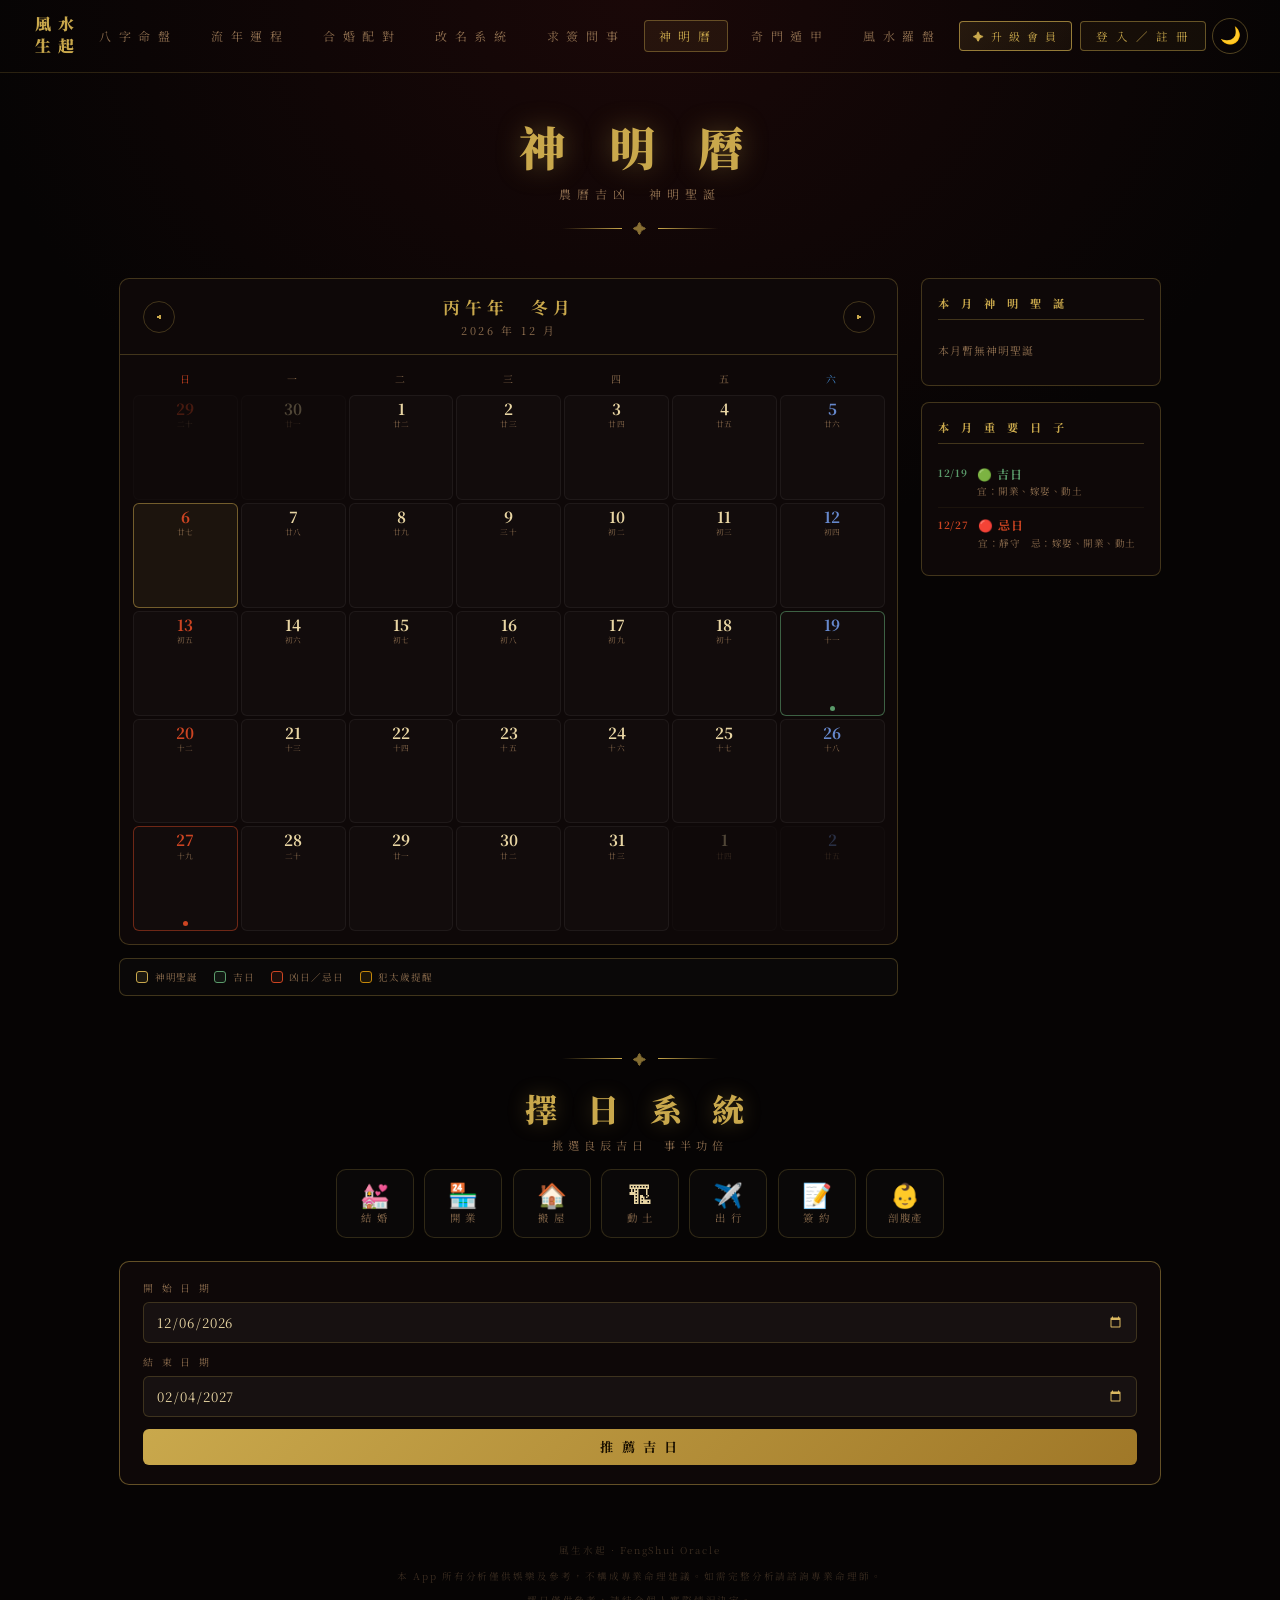
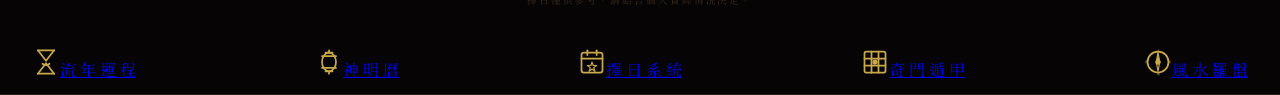
==== calendar.html @ dcb2c54a "fix: 四柱排序、月份格式、城隍爺描述（命理師審核）" ====
<!DOCTYPE html>
<html lang="zh-TW">
<head>
  <meta charset="UTF-8">
  <meta name="viewport" content="width=device-width, initial-scale=1.0">
  <!-- PWA Manifest -->
  <link rel="manifest" href="/manifest.json">
  <!-- PWA Meta Tags -->
  <meta name="theme-color" content="#c9a84c">
  <meta name="mobile-web-app-capable" content="yes">
  <meta name="apple-mobile-web-app-capable" content="yes">
  <meta name="apple-mobile-web-app-status-bar-style" content="black-translucent">
  <meta name="apple-mobile-web-app-title" content="風生水起">
  <!-- Icons -->
  <link rel="apple-touch-icon" href="/icon-bagua.png">
  <link rel="icon" type="image/png" href="/icon-bagua.png">
  <meta http-equiv="Cache-Control" content="no-cache, no-store, must-revalidate">
  <meta http-equiv="Pragma" content="no-cache">
  <meta http-equiv="Expires" content="0">
  <title>風生水起 · 神明曆</title>
  <meta property="og:title" content="風生水起 · FengShui Oracle">
  <meta property="og:description" content="最易用嘅中式命理 App，八字命盤、求簽問事、合婚配對、神明曆">
  <meta property="og:url" content="https://fengshuioracle.vercel.app">
  <link href="https://fonts.googleapis.com/css2?family=Noto+Serif+TC:wght@400;500;700;900&display=swap" rel="stylesheet">
  <link rel="stylesheet" href="auth.css">
  <link rel="stylesheet" href="theme.css">
  <script src="theme.js"></script>
  <style>
    :root {
      --gold: #c9a84c; --gold-light: #e8d080; --gold-dim: rgba(201,168,76,0.28);
      --red-dark: #6b1010; --red-mid: #9b2020;
      --bg: #060404; --bg-card: #0e0808; --bg-input: rgba(255,255,255,0.04);
      --text: #e8d5a3; --text-dim: #907050;
      --wood: #5a9a6a; --fire: #cc4422; --earth: #C4870A; --metal: #A8A8A8; --water: #4488cc;
    }
    * { box-sizing: border-box; margin: 0; padding: 0; }
    body { font-family: 'Noto Serif TC', serif; background: var(--bg); color: var(--text); min-height: 100vh;
           background-image: radial-gradient(ellipse 80% 50% at 50% 0%, #1a0808 0%, transparent 65%); }

    /* ── Nav ── */
    nav { display: flex; align-items: center; justify-content: space-between; padding: 0.85rem 2rem;
          border-bottom: 1px solid rgba(201,168,76,0.18); }
    .nav-brand { text-decoration: none; display: flex; flex-direction: row; align-items: center; gap: 0.5rem; }
    .logo-text { display: grid; grid-template-columns: 1fr 1fr; grid-template-rows: 1fr 1fr; width: 2.4rem; height: 2.4rem; font-size: 0.7rem; font-weight: 900; color: var(--gold); line-height: 1.2; text-align: center; letter-spacing: 0; flex-shrink: 0; }
    .nav-brand .brand-sub  { font-size: 0.55rem; font-weight: 400; letter-spacing: 0.18em; color: var(--text-dim); line-height: 1.2; }
    .nav-tabs { display: flex; gap: 0.5rem; flex-wrap: wrap; }
    .nav-tab { font-size: 0.75rem; font-family: 'Noto Serif TC', serif; letter-spacing: 0.2em;
               text-decoration: none; padding: 0.38rem 0.88rem; border-radius: 4px;
               border: 1px solid transparent; color: var(--text-dim); transition: color 0.2s, background 0.2s, border-color 0.2s; }
    .nav-tab.active { color: var(--gold); border-color: rgba(201,168,76,0.4); background: rgba(201,168,76,0.08); }
    .nav-tab:not(.active):hover { color: var(--text); }

    /* ── Header ── */
    header { text-align: center; padding: 2.5rem 1rem 1.5rem; }
    .page-title { font-size: clamp(1.9rem,5.5vw,2.9rem); font-weight: 900; color: var(--gold);
                  letter-spacing: 0.35em; text-shadow: 0 0 28px rgba(201,168,76,0.38); }
    .page-sub { font-size: 0.75rem; color: var(--text-dim); letter-spacing: 0.5em; margin-top: 0.4rem; }
    .divider { display: flex; align-items: center; gap: 0.7rem; margin: 1rem auto; width: fit-content; }
    .divider::before { content:''; display:block; width:60px; height:1px; background: linear-gradient(to right, transparent, var(--gold)); }
    .divider::after  { content:''; display:block; width:60px; height:1px; background: linear-gradient(to left,  transparent, var(--gold)); }
    .divider-sym { color: var(--gold); font-size: 0.85rem; opacity: 0.65; }

    /* ── Layout ── */
    .cal-layout { display: flex; gap: 1.4rem; max-width: 1080px; margin: 0 auto; padding: 0 1.2rem 1.5rem; align-items: flex-start; justify-content: center; }
    .cal-main { flex: 1; min-width: 0; }
    .cal-sidebar { width: 240px; flex-shrink: 0; position: sticky; top: 1rem; }

    /* ── Month nav ── */
    .month-nav { display: flex; align-items: center; justify-content: space-between;
                 background: var(--bg-card); border: 1px solid var(--gold-dim);
                 border-radius: 10px 10px 0 0; padding: 1rem 1.4rem; }
    .month-arrow { background: transparent; border: 1px solid var(--gold-dim); color: var(--gold);
                   width: 32px; height: 32px; border-radius: 50%; font-size: 1rem; cursor: pointer;
                   display: flex; align-items: center; justify-content: center; transition: all 0.2s; }
    .month-arrow:hover { background: rgba(201,168,76,0.1); border-color: var(--gold); }
    .month-title { text-align: center; }
    .month-lunar { font-size: 1.05rem; font-weight: 700; color: var(--gold); letter-spacing: 0.3em; }
    .month-solar { font-size: 0.68rem; color: var(--text-dim); letter-spacing: 0.25em; margin-top: 0.15rem; }

    /* ── Calendar grid ── */
    .cal-grid-wrap { background: var(--bg-card); border: 1px solid var(--gold-dim); border-top: none; border-radius: 0 0 10px 10px; padding: 0.8rem; }
    .cal-weekdays { display: grid; grid-template-columns: repeat(7,1fr); gap: 3px; margin-bottom: 4px; }
    .cal-weekday { text-align: center; font-size: 0.62rem; color: var(--text-dim); letter-spacing: 0.15em; padding: 0.3rem 0; }
    .cal-weekday:first-child { color: var(--fire); }
    .cal-weekday:last-child  { color: var(--water); }
    .cal-days { display: grid; grid-template-columns: repeat(7,1fr); gap: 3px; }

    /* Day cell */
    .cal-day {
      aspect-ratio: 1;
      background: rgba(255,255,255,0.02);
      border: 1px solid rgba(255,255,255,0.05);
      border-radius: 6px;
      padding: 5px 4px 4px;
      cursor: pointer;
      position: relative;
      transition: background 0.18s, border-color 0.18s;
      min-height: 56px;
      display: flex; flex-direction: column; align-items: center;
    }
    .cal-day:hover { background: rgba(201,168,76,0.07); border-color: rgba(201,168,76,0.3); }
    .cal-day.today { background: rgba(201,168,76,0.08); border-color: rgba(201,168,76,0.5); }
    .cal-day.other-month { opacity: 0.3; cursor: default; }
    .cal-day.other-month:hover { background: rgba(255,255,255,0.02); border-color: rgba(255,255,255,0.05); }

    /* Deity birthday: gold glow border */
    .cal-day.deity-day { border-color: var(--gold); box-shadow: 0 0 8px rgba(201,168,76,0.25), inset 0 0 8px rgba(201,168,76,0.05); }
    .cal-day.auspicious { border-color: rgba(90,154,106,0.6); }
    .cal-day.inauspicious { border-color: rgba(204,68,34,0.5); }

    .day-solar { font-size: 0.95rem; font-weight: 700; color: var(--text); line-height: 1; }
    .cal-day.today .day-solar { color: var(--gold); }
    .cal-day:first-child .day-solar, .cal-day.sunday .day-solar { color: var(--fire); }
    .cal-day.saturday .day-solar { color: #6688cc; }
    .day-lunar { font-size: 0.48rem; color: var(--text-dim); letter-spacing: 0.05em; margin-top: 3px; line-height: 1.2; text-align: center; }

    /* Dots row */
    .day-dots { display: flex; gap: 2px; margin-top: auto; padding-top: 2px; flex-wrap: wrap; justify-content: center; }
    .dot { width: 5px; height: 5px; border-radius: 50%; flex-shrink: 0; }
    .dot-deity    { background: var(--gold); }
    .dot-auspicious { background: var(--wood); }
    .dot-inauspicious { background: var(--fire); }
    .dot-taisui   { background: var(--earth); }

    /* ── Legend ── */
    .cal-legend { display: flex; gap: 1rem; flex-wrap: wrap; margin-top: 0.8rem; padding: 0.7rem 1rem;
                  background: rgba(255,255,255,0.02); border: 1px solid var(--gold-dim); border-radius: 7px; }
    .legend-item { display: flex; align-items: center; gap: 0.4rem; font-size: 0.6rem; color: var(--text-dim); letter-spacing: 0.1em; }
    .legend-box  { width: 12px; height: 12px; border-radius: 3px; border: 1.5px solid; flex-shrink: 0; }
    .lb-deity     { border-color: var(--gold); background: rgba(201,168,76,0.1); }
    .lb-auspicious { border-color: var(--wood); background: rgba(90,154,106,0.1); }
    .lb-inauspicious { border-color: var(--fire); background: rgba(204,68,34,0.1); }
    .lb-taisui    { border-color: var(--earth); background: rgba(196,135,10,0.1); }

    /* ── Sidebar ── */
    .sidebar-card { background: var(--bg-card); border: 1px solid var(--gold-dim); border-radius: 8px;
                    padding: 1rem; margin-bottom: 1rem; }
    .sc-title { font-size: 0.7rem; color: var(--gold); letter-spacing: 0.4em; font-weight: 700;
                margin-bottom: 0.8rem; padding-bottom: 0.5rem; border-bottom: 1px solid var(--gold-dim); }
    .sc-item { display: flex; align-items: flex-start; gap: 0.6rem; padding: 0.5rem 0;
               border-bottom: 1px solid rgba(201,168,76,0.07); }
    .sc-item:last-child { border-bottom: none; }
    .sc-date { font-size: 0.62rem; color: var(--gold); letter-spacing: 0.08em; min-width: 2.8em; padding-top: 0.1rem; font-weight: 700; }
    .sc-info { flex: 1; }
    .sc-name { font-size: 0.75rem; color: var(--text); font-weight: 700; letter-spacing: 0.06em; }
    .sc-sub  { font-size: 0.6rem; color: var(--text-dim); margin-top: 0.15rem; letter-spacing: 0.05em; line-height: 1.6; }
    .sc-empty { font-size: 0.68rem; color: var(--text-dim); letter-spacing: 0.1em; line-height: 1.8; padding: 0.5rem 0; }

    /* Taisui warning */
    .taisui-card { background: rgba(196,135,10,0.07); border-color: rgba(196,135,10,0.35); }
    .taisui-card .sc-title { color: var(--earth); border-bottom-color: rgba(196,135,10,0.2); }

    /* ── Day detail panel ── */
    .day-panel-backdrop { position: fixed; inset: 0; background: rgba(0,0,0,0.55); z-index: 100;
                          display: flex; align-items: center; justify-content: center; padding: 1rem; }
    .day-panel { background: var(--bg-card); border: 1px solid var(--gold-dim); border-radius: 12px;
                 max-width: 460px; width: 100%; padding: 1.6rem; position: relative; animation: fadeIn 0.25s ease;
                 max-height: 85vh; overflow-y: auto; -webkit-overflow-scrolling: touch; }
    .dp-close { position: absolute; top: 0.9rem; right: 1rem; background: transparent; border: none;
                color: var(--text-dim); font-size: 1.2rem; cursor: pointer; transition: color 0.2s; }
    .dp-close:hover { color: var(--gold); }
    .dp-date { font-size: 0.68rem; color: var(--text-dim); letter-spacing: 0.3em; margin-bottom: 0.3rem; }
    .dp-title { font-size: 1.15rem; font-weight: 900; color: var(--gold); letter-spacing: 0.2em; margin-bottom: 1rem; }
    .dp-section { margin-bottom: 0.9rem; }
    .dp-sec-label { font-size: 0.6rem; color: var(--text-dim); letter-spacing: 0.35em; margin-bottom: 0.4rem; }
    .dp-deity-item { display: flex; align-items: center; gap: 0.7rem; padding: 0.6rem 0.8rem;
                     background: rgba(201,168,76,0.06); border: 1px solid var(--gold-dim);
                     border-radius: 6px; margin-bottom: 0.5rem; }
    .dp-deity-icon { font-size: 1.3rem; }
    .dp-deity-name { font-size: 0.88rem; font-weight: 700; color: var(--gold); letter-spacing: 0.1em; }
    .dp-deity-sub  { font-size: 0.62rem; color: var(--text-dim); margin-top: 0.12rem; letter-spacing: 0.06em; line-height: 1.6; }
    .dp-tags { display: flex; flex-wrap: wrap; gap: 0.45rem; }
    .dp-tag { padding: 0.2rem 0.65rem; border-radius: 20px; border: 1px solid; font-size: 0.68rem; letter-spacing: 0.08em; }
    .dp-tag-good { border-color: rgba(90,154,106,0.5); color: var(--wood); background: rgba(90,154,106,0.08); }
    .dp-tag-bad  { border-color: rgba(204,68,34,0.45); color: var(--fire); background: rgba(204,68,34,0.07); }

    /* ── Taisui banner ── */
    .taisui-banner {
      max-width: 1080px; margin: 0 auto 1rem; padding: 0 1.2rem;
    }
    .taisui-banner-inner {
      background: rgba(196,135,10,0.12); border: 1px solid rgba(196,135,10,0.5);
      border-radius: 8px; padding: 0.75rem 1.2rem;
      display: flex; align-items: center; justify-content: space-between; gap: 0.8rem;
      cursor: pointer; transition: background 0.2s;
    }
    .taisui-banner-inner:hover { background: rgba(196,135,10,0.2); }
    .taisui-banner-left { display: flex; align-items: center; gap: 0.7rem; }
    .taisui-banner-icon { font-size: 1.15rem; }
    .taisui-banner-text { font-size: 0.8rem; color: var(--earth); letter-spacing: 0.08em; line-height: 1.6; }
    .taisui-banner-hint { font-size: 0.62rem; color: rgba(196,135,10,0.7); letter-spacing: 0.15em; flex-shrink: 0; }

    /* ── Enhanced deity panel sections ── */
    .dp-guide-section { margin-top: 0.8rem; padding-top: 0.8rem; border-top: 1px solid var(--gold-dim); }
    .dp-guide-title { font-size: 0.6rem; color: var(--text-dim); letter-spacing: 0.35em; margin-bottom: 0.55rem; }
    .dp-temple-list { display: flex; flex-wrap: wrap; gap: 0.4rem; }
    .dp-temple-tag { font-size: 0.68rem; padding: 0.18rem 0.6rem; border-radius: 20px;
                     border: 1px solid rgba(201,168,76,0.4); color: var(--gold);
                     background: rgba(201,168,76,0.06); letter-spacing: 0.06em; }
    .dp-offering-list { display: flex; flex-wrap: wrap; gap: 0.4rem; }
    .dp-offering-tag { font-size: 0.68rem; padding: 0.18rem 0.6rem; border-radius: 20px;
                       border: 1px solid rgba(90,154,106,0.4); color: var(--wood);
                       background: rgba(90,154,106,0.06); letter-spacing: 0.06em; }
    .dp-steps { counter-reset: steps; display: flex; flex-direction: column; gap: 0.45rem; }
    .dp-step { display: flex; align-items: flex-start; gap: 0.6rem; font-size: 0.72rem;
               color: var(--text); letter-spacing: 0.05em; line-height: 1.6; }
    .dp-step-num { width: 18px; height: 18px; border-radius: 50%; background: rgba(201,168,76,0.15);
                   border: 1px solid var(--gold-dim); color: var(--gold); font-size: 0.6rem;
                   display: flex; align-items: center; justify-content: center; flex-shrink: 0; margin-top: 2px; }

    /* ── Resolve panel ── */
    .resolve-panel-backdrop { position: fixed; inset: 0; background: rgba(0,0,0,0.6); z-index: 200;
                              display: flex; align-items: center; justify-content: center; padding: 1rem; }
    .resolve-panel { background: var(--bg-card); border: 1px solid rgba(196,135,10,0.5);
                     border-radius: 12px; max-width: 480px; width: 100%; padding: 1.6rem;
                     position: relative; animation: fadeIn 0.25s ease; max-height: 80vh; overflow-y: auto; }
    .rp-close { position: absolute; top: 0.9rem; right: 1rem; background: transparent; border: none;
                color: var(--text-dim); font-size: 1.2rem; cursor: pointer; transition: color 0.2s; }
    .rp-close:hover { color: var(--gold); }
    .rp-title { font-size: 1rem; font-weight: 900; color: var(--earth); letter-spacing: 0.2em; margin-bottom: 0.3rem; }
    .rp-sub   { font-size: 0.65rem; color: var(--text-dim); letter-spacing: 0.12em; margin-bottom: 1.1rem; }
    .rp-method { padding: 0.7rem 0.9rem; border-radius: 7px; background: rgba(196,135,10,0.07);
                 border: 1px solid rgba(196,135,10,0.2); margin-bottom: 0.7rem; }
    .rp-method-title { font-size: 0.75rem; font-weight: 700; color: var(--earth); letter-spacing: 0.1em; margin-bottom: 0.3rem; }
    .rp-method-body  { font-size: 0.68rem; color: var(--text-dim); line-height: 1.8; letter-spacing: 0.05em; }

    footer { text-align: center; color: var(--text-dim); font-size: 0.6rem; letter-spacing: 0.2em;
             padding: 1.5rem 0; opacity: 0.38; line-height: 2; }

    /* ══════════════════════════════════════════
       擇 日 系 統
    ══════════════════════════════════════════ */
    .择日-section {
      max-width: 1080px; margin: 0 auto 2rem; padding: 0 1.2rem;
    }
    .择日-header { text-align: center; padding: 0.8rem 0 1rem; }
    .择日-title { font-size: clamp(1.4rem,4vw,2rem); font-weight: 900; color: var(--gold);
                  letter-spacing: 0.35em; text-shadow: 0 0 20px rgba(201,168,76,0.3); }
    .择日-sub { font-size: 0.7rem; color: var(--text-dim); letter-spacing: 0.45em; margin-top: 0.35rem; }

    /* Event cards */
    .event-cards { display: flex; flex-wrap: wrap; gap: 0.65rem; justify-content: center; margin-bottom: 1.4rem; }
    .event-card {
      display: flex; flex-direction: column; align-items: center; gap: 0.3rem;
      padding: 0.75rem 0.9rem; border-radius: 10px; cursor: pointer; min-width: 78px;
      border: 1.5px solid rgba(201,168,76,0.2); background: rgba(255,255,255,0.02);
      transition: all 0.2s; font-family: 'Noto Serif TC', serif;
    }
    .event-card:hover { border-color: rgba(201,168,76,0.5); background: rgba(201,168,76,0.06); }
    .event-card.selected { border-color: var(--gold); background: rgba(201,168,76,0.12);
                           box-shadow: 0 0 12px rgba(201,168,76,0.2); }
    .event-card-icon { font-size: 1.5rem; line-height: 1; }
    .event-card-label { font-size: 0.65rem; color: var(--text-dim); letter-spacing: 0.12em; }
    .event-card.selected .event-card-label { color: var(--gold); }

    /* Date range — always vertical stack so all three items share the same width */
    .择日-form { background: var(--bg-card);
                border: 1px solid rgba(201,168,76,0.45);
                border-radius: 10px; padding: 1.2rem 1.4rem; margin-bottom: 1.4rem;
                width: 100%; box-sizing: border-box; overflow: hidden; }
    .择日-form-row { display: flex; flex-direction: column; gap: 0.75rem;
                    width: 100%; box-sizing: border-box; }
    .择日-field { width: 100%; box-sizing: border-box; }
    .择日-field input,
    input[type='date'].择日-input { width: 100% !important; max-width: 100% !important;
                                    box-sizing: border-box !important; overflow: hidden !important; }
    .择日-btn { width: 100%; text-align: center; }
    .择日-label { font-size: 0.62rem; color: var(--text-dim); letter-spacing: 0.3em;
                 display: block; margin-bottom: 0.45rem; }
    .择日-input {
      display: block;
      width: 100% !important;
      max-width: 100% !important;
      min-width: 0 !important;
      box-sizing: border-box !important;
      overflow: hidden !important;
      -webkit-appearance: none;
      appearance: none;
      background: var(--bg-input);
      border: 1px solid rgba(201,168,76,0.22);
      border-radius: 6px;
      color: var(--text);
      font-family: 'Noto Serif TC', serif;
      font-size: 0.82rem;
      padding: 0.55rem 0.8rem;
      outline: none;
      letter-spacing: 0.05em;
      transition: border-color 0.2s;
    }
    .择日-input:focus { border-color: var(--gold); }
    .择日-input::-webkit-calendar-picker-indicator { filter: invert(0.6) sepia(1) saturate(2) hue-rotate(5deg); cursor: pointer; }
    .择日-btn {
      width: 100%; padding: 0.55rem 1.6rem; border-radius: 6px;
      background: linear-gradient(135deg, #c9a84c 0%, #a07828 100%);
      color: #1a1000; font-family: 'Noto Serif TC', serif; font-size: 0.82rem; font-weight: 700;
      letter-spacing: 0.2em; border: none; cursor: pointer; box-sizing: border-box;
      transition: opacity 0.2s, transform 0.15s;
    }
    .择日-btn:hover { opacity: 0.88; transform: translateY(-1px); }
    .择日-btn:active { transform: translateY(0); }

    /* Results area */
    .择日-results { display: none; }
    .择日-results.show { display: block; }
    .择日-results-label { font-size: 0.62rem; color: var(--text-dim); letter-spacing: 0.4em;
                         margin-bottom: 0.85rem; display: flex; align-items: center; gap: 0.6rem; }
    .择日-results-label::after { content: ''; flex: 1; height: 1px; background: var(--gold-dim); }

    /* Auspicious day card */
    .aday-cards { display: flex; flex-direction: column; gap: 0.85rem; }
    .aday-card {
      background: linear-gradient(135deg, rgba(201,168,76,0.08) 0%, rgba(14,8,8,0.6) 100%);
      border: 1px solid rgba(201,168,76,0.35); border-radius: 10px; padding: 1.1rem 1.3rem;
      position: relative; overflow: hidden;
    }
    .aday-card::before {
      content: ''; position: absolute; top: 0; left: 0; width: 3px; height: 100%;
      background: linear-gradient(to bottom, var(--gold), rgba(201,168,76,0.3));
    }
    /* Locked group: wraps day 2 + 3 together */
    .aday-locked-group {
      position: relative; border: 1px solid rgba(201,168,76,0.25); border-radius: 12px;
      overflow: hidden; background: rgba(14,8,8,0.5);
    }
    .aday-locked-group-inner {
      filter: blur(4px); user-select: none; pointer-events: none;
      display: flex; flex-direction: column; gap: 0.85rem;
      padding: 1rem 1rem 0.5rem;
    }
    .aday-locked-group-inner .aday-card {
      border-radius: 8px; margin: 0;
    }
    .aday-locked-group-inner .aday-card::before { display: none; }
    .aday-lock-footer {
      padding: 1.1rem 1.2rem 1.2rem; display: flex; flex-direction: column;
      align-items: center; gap: 0.6rem;
      background: linear-gradient(to top, rgba(6,4,4,0.95) 70%, rgba(6,4,4,0.75));
    }
    .aday-lock-icon { font-size: 1.4rem; }
    .aday-lock-text { font-size: 0.72rem; color: var(--text-dim); letter-spacing: 0.12em; text-align: center; line-height: 1.75; }
    .unlock-btn {
      padding: 0.65rem 1.6rem; border-radius: 7px;
      background: linear-gradient(135deg, #c9a84c 0%, #a07828 100%);
      color: #1a1000; font-family: 'Noto Serif TC', serif; font-size: 0.82rem; font-weight: 700;
      letter-spacing: 0.15em; border: none; cursor: pointer; transition: opacity 0.2s, transform 0.15s;
      width: 100%;
    }
    .unlock-btn:hover { opacity: 0.88; transform: translateY(-1px); }

    .aday-top { display: flex; align-items: center; justify-content: space-between;
                margin-bottom: 0.7rem; flex-wrap: wrap; gap: 0.5rem; }
    .aday-rank { font-size: 0.6rem; color: var(--gold); letter-spacing: 0.25em; background: rgba(201,168,76,0.12);
                 border: 1px solid rgba(201,168,76,0.3); padding: 0.15rem 0.55rem; border-radius: 20px; }
    .aday-dates { text-align: right; }
    .aday-solar { font-size: 1rem; font-weight: 900; color: var(--gold); letter-spacing: 0.1em; }
    .aday-lunar { font-size: 0.62rem; color: var(--text-dim); margin-top: 0.1rem; letter-spacing: 0.1em; }

    .aday-body { }
    .aday-row { display: flex; gap: 0.8rem; flex-wrap: wrap; margin-bottom: 0.6rem; align-items: flex-start; }
    .aday-section-lbl { font-size: 0.58rem; color: var(--text-dim); letter-spacing: 0.3em;
                        min-width: 3em; padding-top: 0.15rem; flex-shrink: 0; }
    .aday-tags { display: flex; flex-wrap: wrap; gap: 0.35rem; }
    .aday-tag-good { padding: 0.15rem 0.55rem; border-radius: 20px; font-size: 0.65rem; letter-spacing: 0.06em;
                     border: 1px solid rgba(90,154,106,0.5); color: var(--wood); background: rgba(90,154,106,0.08); }
    .aday-tag-bad  { padding: 0.15rem 0.55rem; border-radius: 20px; font-size: 0.65rem; letter-spacing: 0.06em;
                     border: 1px solid rgba(204,68,34,0.45); color: var(--fire); background: rgba(204,68,34,0.07); }
    .aday-tag-hour { padding: 0.15rem 0.55rem; border-radius: 20px; font-size: 0.65rem; letter-spacing: 0.06em;
                     border: 1px solid rgba(201,168,76,0.45); color: var(--gold); background: rgba(201,168,76,0.07); }
    .aday-reason { font-size: 0.7rem; color: var(--text-dim); letter-spacing: 0.05em; line-height: 1.75;
                   border-top: 1px solid rgba(201,168,76,0.1); padding-top: 0.6rem; margin-top: 0.3rem; }

    .择日-disclaimer { font-size: 0.6rem; color: var(--text-dim); letter-spacing: 0.1em; line-height: 1.9;
                      text-align: center; margin-top: 1.1rem; padding: 0.6rem; opacity: 0.65;
                      border-top: 1px solid rgba(255,255,255,0.05); }

    .择日-empty { text-align: center; padding: 2rem; font-size: 0.78rem; color: var(--text-dim);
                 letter-spacing: 0.12em; line-height: 2; }

    @keyframes fadeIn { from { opacity:0; transform:translateY(10px); } to { opacity:1; transform:translateY(0); } }

    @media (max-width: 700px) {
      nav { padding: 0.7rem 1rem; }
      .cal-layout { flex-direction: column; padding: 0 0.6rem 1.5rem; }
      .cal-main, .cal-sidebar { width: 100%; max-width: 100%; }
      .cal-sidebar { width: 100%; position: static; }

      /* Calendar cells: min 44px touch target */
      .cal-day { min-height: 48px; }
      .day-solar { font-size: 0.88rem; }
      .day-lunar { font-size: 0.5rem; }

      /* Font sizes: minimum 14px */
      .month-lunar   { font-size: 1.1rem; }
      .month-solar   { font-size: 0.82rem; }
      .cal-weekday   { font-size: 0.75rem; }
      .sc-title      { font-size: 0.82rem; letter-spacing: 0.25em; }
      .sc-name       { font-size: 0.88rem; }
      .sc-sub        { font-size: 0.72rem; }
      .sc-date       { font-size: 0.75rem; }
      .sc-empty      { font-size: 0.82rem; }
      .legend-item   { font-size: 0.72rem; }
      .taisui-banner-text { font-size: 0.88rem; }
      .taisui-banner-hint { font-size: 0.72rem; }
      .dp-date       { font-size: 0.82rem; }
      .dp-deity-name { font-size: 0.95rem; }
      .dp-deity-sub  { font-size: 0.75rem; }
      .dp-sec-label  { font-size: 0.75rem; }
      .dp-tag        { font-size: 0.82rem; }
      .dp-guide-title { font-size: 0.75rem; }
      .dp-temple-tag  { font-size: 0.8rem; }
      .dp-offering-tag { font-size: 0.8rem; }
      .dp-step       { font-size: 0.82rem; }
      .rp-method-title { font-size: 0.88rem; }
      .rp-method-body  { font-size: 0.82rem; }

      /* Buttons: min 44px */
      .month-arrow { width: 44px; height: 44px; font-size: 1.1rem; }
      .dp-close    { font-size: 1.5rem; padding: 0.4rem 0.6rem; }
      .rp-close    { font-size: 1.5rem; padding: 0.4rem 0.6rem; }

      /* Taisui banner: stack vertically on mobile */
      .taisui-banner-inner { flex-direction: column; align-items: flex-start; gap: 0.5rem; }
      .taisui-banner-hint  { align-self: flex-end; }
      .taisui-banner       { padding: 0 0.6rem; }
    }

  /* ── Add to Home Screen Banner ── */
  #a2hsBanner {
    position: fixed;
    bottom: 70px;
    left: 12px;
    right: 12px;
    background: linear-gradient(135deg, #1a0e2e, #2a1808);
    border: 1px solid rgba(201,168,76,0.4);
    border-radius: 16px;
    padding: 14px 16px;
    z-index: 9999;
    box-shadow: 0 4px 20px rgba(0,0,0,0.5);
    animation: slideUp 0.4s ease-out;
  }
  @keyframes slideUp {
    from { transform: translateY(100px); opacity: 0; }
    to   { transform: translateY(0);    opacity: 1; }
  }
  .a2hs-content { display: flex; align-items: center; gap: 12px; }
  .a2hs-icon { font-size: 2rem; flex-shrink: 0; }
  .a2hs-text { flex: 1; }
  .a2hs-title {
    color: #c9a84c;
    font-family: 'Noto Serif TC', serif;
    font-size: 0.9rem;
    font-weight: 700;
    letter-spacing: 0.05em;
  }
  .a2hs-desc {
    color: rgba(201,168,76,0.7);
    font-size: 0.75rem;
    margin-top: 2px;
    letter-spacing: 0.03em;
  }
  .a2hs-btn-install {
    background: linear-gradient(135deg, #c9a84c, #8a6420);
    color: #fff;
    border: none;
    border-radius: 20px;
    padding: 8px 16px;
    font-size: 0.82rem;
    font-family: 'Noto Serif TC', serif;
    letter-spacing: 0.05em;
    cursor: pointer;
    flex-shrink: 0;
  }
  .a2hs-btn-close {
    background: none;
    border: none;
    color: rgba(201,168,76,0.5);
    font-size: 1rem;
    cursor: pointer;
    padding: 4px;
    flex-shrink: 0;
  }
  .a2hs-ios-hint {
    margin-top: 10px;
    text-align: center;
    color: rgba(201,168,76,0.8);
    font-size: 0.78rem;
    letter-spacing: 0.05em;
    border-top: 1px solid rgba(201,168,76,0.2);
    padding-top: 10px;
  }
  .a2hs-ios-hint span {
    display: inline-block;
    border: 1px solid #c9a84c;
    border-radius: 4px;
    padding: 0 4px;
    margin: 0 2px;
    font-size: 0.85rem;
  }
  [data-theme="light"] #a2hsBanner {
    background: linear-gradient(135deg, #fdf3e3, #f5e6c8);
    border-color: rgba(138,100,32,0.3);
  }
  </style>
</head>
<body>

<nav>
  <a class="nav-brand" href="index.html"><span class="logo-text"><span>風</span><span>水</span><span>生</span><span>起</span></span></a>
  <div class="nav-tabs">
    <a class="nav-tab" href="index.html">八 字 命 盤</a>
    <a class="nav-tab" href="index.html" onclick="sessionStorage.setItem('tab','liuNian')">流 年 運 程</a>
    <a class="nav-tab" href="index.html" onclick="sessionStorage.setItem('tab','match')">合 婚 配 對</a>
    <a class="nav-tab" href="index.html" onclick="sessionStorage.setItem('tab','rename')">改 名 系 統</a>
    <a class="nav-tab" href="oracle.html">求 簽 問 事</a>
    <a class="nav-tab active" href="calendar.html">神 明 曆</a>
    <a class="nav-tab" href="qimen.html">奇 門 遁 甲</a>
    <a class="nav-tab" href="compass.html">風 水 羅 盤</a>
  </div>
  <div class="header-right">
    <div class="nav-auth" id="navAuthArea"></div>
    <button class="theme-toggle" id="themeToggle" onclick="toggleTheme()" title="切換淺色模式" aria-label="切換淺色模式">🌙</button>
  </div>
</nav>

<header>
  <h1 class="page-title">神 明 曆</h1>
  <p class="page-sub">農曆吉凶　神明聖誕</p>
  <div class="divider"><span class="divider-sym">✦</span></div>
</header>

<!-- Taisui banner (populated by JS) -->
<div class="taisui-banner" id="taisuiBannerWrap" style="display:none">
  <div class="taisui-banner-inner" onclick="openResolvePanel()">
    <div class="taisui-banner-left">
      <span class="taisui-banner-icon">⚠️</span>
      <div class="taisui-banner-text" id="taisuiBannerText"></div>
    </div>
    <span class="taisui-banner-hint">點擊了解化解方法 ›</span>
  </div>
</div>

<div class="cal-layout">

  <!-- ── Main calendar ── -->
  <div class="cal-main">

    <!-- Month navigation -->
    <div class="month-nav">
      <button class="month-arrow" onclick="changeMonth(-1)">◂</button>
      <div class="month-title">
        <div class="month-lunar" id="monthLunar">—</div>
        <div class="month-solar" id="monthSolar">—</div>
      </div>
      <button class="month-arrow" onclick="changeMonth(1)">▸</button>
    </div>

    <!-- Weekday headers -->
    <div class="cal-grid-wrap">
      <div class="cal-weekdays">
        <div class="cal-weekday">日</div>
        <div class="cal-weekday">一</div>
        <div class="cal-weekday">二</div>
        <div class="cal-weekday">三</div>
        <div class="cal-weekday">四</div>
        <div class="cal-weekday">五</div>
        <div class="cal-weekday">六</div>
      </div>
      <div class="cal-days" id="calDays"></div>
    </div>

    <!-- Legend -->
    <div class="cal-legend">
      <div class="legend-item"><div class="legend-box lb-deity"></div>神明聖誕</div>
      <div class="legend-item"><div class="legend-box lb-auspicious"></div>吉日</div>
      <div class="legend-item"><div class="legend-box lb-inauspicious"></div>凶日／忌日</div>
      <div class="legend-item"><div class="legend-box lb-taisui"></div>犯太歲提醒</div>
    </div>
  </div>

  <!-- ── Sidebar ── -->
  <aside class="cal-sidebar">

    <!-- This month deity birthdays -->
    <div class="sidebar-card">
      <div class="sc-title">本 月 神 明 聖 誕</div>
      <div id="sidebarDeities"><div class="sc-empty">本月暫無神明聖誕</div></div>
    </div>

    <!-- This month auspicious/inauspicious -->
    <div class="sidebar-card">
      <div class="sc-title">本 月 重 要 日 子</div>
      <div id="sidebarDays"><div class="sc-empty">本月重要吉凶日</div></div>
    </div>

    <!-- User taisui reminder -->
    <div class="sidebar-card taisui-card" id="taisuiCard" style="display:none">
      <div class="sc-title">犯 太 歲 提 醒</div>
      <div id="taisuiContent"></div>
    </div>

  </aside>
</div>

<!-- Resolve panel -->
<div class="resolve-panel-backdrop" id="resolvePanel" style="display:none" onclick="closeResolvePanel(event)">
  <div class="resolve-panel">
    <button class="rp-close" onclick="closeResolvePanel()">✕</button>
    <div class="rp-title">🧧 犯太歲化解方法</div>
    <div class="rp-sub" id="resolvePanelSub"></div>
    <div class="rp-method">
      <div class="rp-method-title">① 安太歲（最重要）</div>
      <div class="rp-method-body">農曆正月十五前，前往廟宇辦理安太歲儀式。在廟方記錄姓名、出生年份，由法師主持安奉，全年受太歲神庇護。推薦：黃大仙祠、蓬瀛仙館、圓玄學院。</div>
    </div>
    <div class="rp-method">
      <div class="rp-method-title">② 佩戴本命佛/太歲符</div>
      <div class="rp-method-body">依生肖佩戴對應本命佛護身符，或向廟宇求取太歲符隨身攜帶。全年貼身守護，逢凶化吉。</div>
    </div>
    <div class="rp-method">
      <div class="rp-method-title">③ 多行善積德</div>
      <div class="rp-method-body">犯太歲年多做善事：放生、捐款、義工服務、贈醫施藥。善念善行可化解流年不利之氣，積累陰德。</div>
    </div>
    <div class="rp-method">
      <div class="rp-method-title">④ 注意事項</div>
      <div class="rp-method-body">犯太歲年宜低調行事，避免大動土木、重大投資、輕率改變。喜事（婚慶、生育）可壓制沖煞，如有計劃可提前安排。</div>
    </div>
    <div class="rp-method">
      <div class="rp-method-title">⑤ 拜太歲神</div>
      <div class="rp-method-body">每逢農曆初一、十五，可前往廟宇上香拜太歲，祈求太歲神保佑平安順遂。誠心一片，神明自有感應。</div>
    </div>
  </div>
</div>

<!-- Day detail panel -->
<div class="day-panel-backdrop" id="dayPanel" style="display:none" onclick="closeDayPanel(event)">
  <div class="day-panel">
    <button class="dp-close" onclick="closeDayPanel()">✕</button>
    <div class="dp-date" id="dpDate"></div>
    <div class="dp-title" id="dpTitle"></div>
    <div id="dpContent"></div>
  </div>
</div>

<!-- ══════════════════════════════════════════
     擇 日 系 統
══════════════════════════════════════════ -->
<section class="择日-section" id="zeri">

  <div class="择日-header">
    <div class="divider"><span class="divider-sym">✦</span></div>
    <div class="择日-title">擇 日 系 統</div>
    <p class="择日-sub">挑選良辰吉日　事半功倍</p>
  </div>

  <!-- Step 1: Choose event type -->
  <div class="event-cards" id="eventCards">
    <div class="event-card" data-event="結婚" onclick="selectEvent(this)">
      <div class="event-card-icon">💒</div>
      <div class="event-card-label">結 婚</div>
    </div>
    <div class="event-card" data-event="開業" onclick="selectEvent(this)">
      <div class="event-card-icon">🏪</div>
      <div class="event-card-label">開 業</div>
    </div>
    <div class="event-card" data-event="搬屋" onclick="selectEvent(this)">
      <div class="event-card-icon">🏠</div>
      <div class="event-card-label">搬 屋</div>
    </div>
    <div class="event-card" data-event="動土" onclick="selectEvent(this)">
      <div class="event-card-icon">🏗</div>
      <div class="event-card-label">動 土</div>
    </div>
    <div class="event-card" data-event="出行" onclick="selectEvent(this)">
      <div class="event-card-icon">✈️</div>
      <div class="event-card-label">出 行</div>
    </div>
    <div class="event-card" data-event="簽約" onclick="selectEvent(this)">
      <div class="event-card-icon">📝</div>
      <div class="event-card-label">簽 約</div>
    </div>
    <div class="event-card" data-event="剖腹產" onclick="selectEvent(this)">
      <div class="event-card-icon">👶</div>
      <div class="event-card-label">剖腹產</div>
    </div>
  </div>

  <!-- Step 2: Date range + search -->
  <div class="择日-form">
    <div class="择日-form-row">
      <div class="择日-field">
        <label class="择日-label">開 始 日 期</label>
        <input class="择日-input" type="date" id="zdStartDate">
      </div>
      <div class="择日-field">
        <label class="择日-label">結 束 日 期</label>
        <input class="择日-input" type="date" id="zdEndDate">
      </div>
      <button class="择日-btn" onclick="findAuspiciousDays()">推 薦 吉 日</button>
    </div>
  </div>

  <!-- Step 3: Results -->
  <div class="择日-results" id="zdResults">
    <div class="择日-results-label">推 薦 吉 日</div>
    <div class="aday-cards" id="adayCards"></div>
  </div>

</section>

<footer>
  <p>風生水起 · FengShui Oracle</p>
  <p style="margin-top:0.4rem">本 App 所有分析僅供娛樂及參考，不構成專業命理建議。如需完整分析請諮詢專業命理師。</p>
  <p style="margin-top:0.3rem">擇日僅供參考，請結合個人實際情況決定。</p>
</footer>

<script>
// ── Lunar conversion (simplified Zeller + offset table) ────────────────────
// A lightweight lunar calendar approximation for HK/TW traditional calendar
// Uses known new moon offsets; accurate for 2020-2030

const LUNAR_MONTHS_2020_2035 = [
  // [year, month_offsets_from_jan1 for each lunar month start (solar dates)]
  // Format: for each year, array of {m: lunar_month, d: solar_day_of_year_start}
  // We use a simplified fixed reference + delta approach
];

// Simplified: use a known reference point and count days
// Reference: 2024-02-10 = 農曆正月初一 (甲辰年)
const REF_SOLAR = new Date(2024, 1, 10); // Feb 10, 2024
const REF_LUNAR = { year: 2024, month: 1, day: 1, yearStem: 10, yearBranch: 4 }; // 甲辰
// Average lunar month = 29.53059 days
const LUNAR_MONTH_DAYS = 29.53059;

// Known lunar new year dates (solar)
const LUNAR_NEW_YEARS = [
  { solar: new Date(2020, 0, 25), stem: 6,  branch: 0,  lYear: 2020 }, // 庚子
  { solar: new Date(2021, 1, 12), stem: 7,  branch: 1,  lYear: 2021 }, // 辛丑
  { solar: new Date(2022, 1,  1), stem: 8,  branch: 2,  lYear: 2022 }, // 壬寅
  { solar: new Date(2023, 0, 22), stem: 9,  branch: 3,  lYear: 2023 }, // 癸卯
  { solar: new Date(2024, 1, 10), stem: 0,  branch: 4,  lYear: 2024 }, // 甲辰
  { solar: new Date(2025, 0, 29), stem: 1,  branch: 5,  lYear: 2025 }, // 乙巳
  { solar: new Date(2026, 1, 17), stem: 2,  branch: 6,  lYear: 2026 }, // 丙午
  { solar: new Date(2027, 1,  6), stem: 3,  branch: 7,  lYear: 2027 }, // 丁未
  { solar: new Date(2028, 0, 26), stem: 4,  branch: 8,  lYear: 2028 }, // 戊申
  { solar: new Date(2029, 1, 13), stem: 5,  branch: 9,  lYear: 2029 }, // 己酉
  { solar: new Date(2030, 1,  3), stem: 6,  branch: 10, lYear: 2030 }, // 庚戌
];

const STEMS    = ['甲','乙','丙','丁','戊','己','庚','辛','壬','癸'];
const BRANCHES = ['子','丑','寅','卯','辰','巳','午','未','申','酉','戌','亥'];
const ANIMALS  = ['鼠','牛','虎','兔','龍','蛇','馬','羊','猴','雞','狗','豬'];
const LUNAR_DAY_NAMES = [
  '初一','初二','初三','初四','初五','初六','初七','初八','初九','初十',
  '十一','十二','十三','十四','十五','十六','十七','十八','十九','二十',
  '廿一','廿二','廿三','廿四','廿五','廿六','廿七','廿八','廿九','三十',
];
const LUNAR_MONTH_NAMES = ['正','二','三','四','五','六','七','八','九','十','冬','臘'];

function daysBetween(a, b) {
  return Math.round((b - a) / 86400000);
}

function solarToLunar(date) {
  // Find which lunar year this date falls in
  let lny = LUNAR_NEW_YEARS[0];
  for (let i = 0; i < LUNAR_NEW_YEARS.length; i++) {
    if (date >= LUNAR_NEW_YEARS[i].solar) lny = LUNAR_NEW_YEARS[i];
    else break;
  }
  const daysFromNewYear = daysBetween(lny.solar, date);
  const monthsElapsed   = Math.floor(daysFromNewYear / LUNAR_MONTH_DAYS);
  const dayInMonth      = daysFromNewYear - Math.round(monthsElapsed * LUNAR_MONTH_DAYS) + 1;

  return {
    lYear: lny.lYear,
    stem: lny.stem, branch: lny.branch,
    month: (monthsElapsed % 12) + 1,
    day: Math.max(1, Math.min(30, dayInMonth)),
  };
}

// ── Deity birthdays (lunar month/day) ────────────────────────────────────────
const DEITY_BIRTHDAYS = [
  { name:'觀音菩薩', icon:'🪷', month:2,  day:19, domain:'慈悲·消災·姻緣', pray:'祈求平安、消災解難、感情姻緣',
    temples:['志蓮淨苑','荃灣觀音廟','大埔觀音廟','黃大仙祠觀音殿'],
    offerings:['蓮花或百合','橙、蘋果、香蕉','齋菜素食','香燭三柱','平安油','素點心'],
    steps:['潔淨雙手，換上乾淨衣著，點燃香燭，恭迎觀音菩薩聖駕','捧香三柱，誠心默禱，說出姓名、出生年份及心願','獻上花果齋品，叩拜三次，禮成後靜待香燃盡'] },

  { name:'觀音菩薩', icon:'🪷', month:6,  day:19, domain:'慈悲·消災·姻緣', pray:'祈求平安、消災解難、感情姻緣',
    temples:['志蓮淨苑','荃灣觀音廟','大埔觀音廟','黃大仙祠觀音殿'],
    offerings:['蓮花或百合','橙、蘋果、香蕉','齋菜素食','香燭三柱','平安油','素點心'],
    steps:['潔淨雙手，換上乾淨衣著，點燃香燭，恭迎觀音菩薩聖駕','捧香三柱，誠心默禱，說出姓名、出生年份及心願','獻上花果齋品，叩拜三次，禮成後靜待香燃盡'] },

  { name:'觀音菩薩', icon:'🪷', month:9,  day:19, domain:'慈悲·消災·姻緣', pray:'祈求平安、消災解難、感情姻緣',
    temples:['志蓮淨苑','荃灣觀音廟','大埔觀音廟','黃大仙祠觀音殿'],
    offerings:['蓮花或百合','橙、蘋果、香蕉','齋菜素食','香燭三柱','平安油','素點心'],
    steps:['潔淨雙手，換上乾淨衣著，點燃香燭，恭迎觀音菩薩聖駕','捧香三柱，誠心默禱，說出姓名、出生年份及心願','獻上花果齋品，叩拜三次，禮成後靜待香燃盡'] },

  { name:'關聖帝君', icon:'⚔️', month:6,  day:24, domain:'忠義·事業·財運', pray:'祈求事業發展、財運亨通、人際關係',
    temples:['油麻地天后廟（關帝殿）','蓬瀛仙館','西貢關帝廟','上環文武廟'],
    offerings:['紅棗、花生、龍眼（取財運亨通）','燒豬或燒肉（整件）','香燭元寶','水果（橙、蘋果）','關帝茶'],
    steps:['著正式衣著前往廟宇，沐手更衣，點燃香燭及元寶','捧香三柱，稟報姓名、職業及事業祈求，對關帝誠心表忠義','獻上祭品，叩拜三次，可求取靈籤以獲進一步指引'] },

  { name:'月老',     icon:'🔴', month:8,  day:15, domain:'婚姻·姻緣·感情', pray:'祈求姻緣、感情順利、婚姻美滿',
    temples:['志蓮淨苑月老殿','黃大仙祠','元朗大樹下天后廟'],
    offerings:['紅線一束','花生糖（取生生不息）','鮮紅玫瑰','糯米糍（取甜蜜）','香燭'],
    steps:['誠心入廟，於月老神像前點燃香燭及紅燭一對','捧香三柱，說出姓名、生辰，誠心祈求姻緣或感情順遂','獻上紅線及花果，叩拜三次，將紅線繫於手腕或隨身攜帶'] },

  { name:'財神爺',   icon:'🏮', month:3,  day:15, domain:'財富·投資·偏財', pray:'祈求財運、投資順利、生意興隆',
    temples:['車公廟','啬色園黃大仙祠財神殿','蓬瀛仙館','圓玄學院'],
    offerings:['元寶金紙','糖果蜜餞（取甜蜜財運）','水果（橙五個、蘋果五個）','香燭','發糕或年糕'],
    steps:['著整潔衣著，攜帶祭品前往廟宇，點燃香燭及元寶','捧香三柱，說出姓名、生意或投資願望，誠心祈求財運亨通','獻祭品叩拜三次，燒化元寶，可帶回廟宇開光的財神符'] },

  { name:'媽祖',     icon:'🌊', month:3,  day:23, domain:'平安·出行·保護', pray:'祈求出行平安、旅途順利、闔家平安',
    temples:['粉嶺天后廟','筲箕灣天后廟','佛堂門天后廟（大廟）','長洲天后廟'],
    offerings:['鮮花（百合、菊花）','水果','香燭元寶','海鮮素菜（各地習俗不同）','茶水三杯'],
    steps:['前往天后廟，點燃香燭，恭敬肅立於天后神像前','捧香三柱，祈求出行平安、家人健康，特別提及即將出行計劃','獻上花果，叩拜三次，可向廟祝求取平安符隨身帶備'] },

  { name:'黃大仙',   icon:'🦊', month:8,  day:23, domain:'求籤·指引·轉運', pray:'祈求指引迷津、逢凶化吉、轉運開運',
    temples:['啬色園黃大仙祠（九龍）'],
    offerings:['生果（橙、蘋果、梨）','鮮花','香燭','素食','清水三杯'],
    steps:['於黃大仙祠大殿點燃香燭，誠心參拜，稟報姓名及所求','捧香三柱，搖動竹籤筒，求取靈籤一支','憑籤號向廟方解籤，獲取大仙指引，叩謝神恩'] },

  { name:'王母娘娘', icon:'👸', month:7,  day:18, domain:'整體運勢·護佑',   pray:'祈求整體運勢、家宅平安、長輩健康',
    temples:['蓬瀛仙館（粉嶺）','圓玄學院（元朗）','青松觀（屯門）'],
    offerings:['鮮花（牡丹、芍藥）','蟠桃（或桃形糕點）','齋菜','香燭元寶','茶水'],
    steps:['著整潔衣著，前往道觀，點燃香燭，肅立王母娘娘像前','捧香三柱，祈求闔家平安、長輩健康長壽，說出心願','獻上花果蟠桃，行三跪九叩大禮，禮成燒化元寶'] },

  { name:'土地公',   icon:'🏡', month:2,  day:2,  domain:'家宅·田土·鄰里', pray:'祈求家宅平安、田土財帛、鄰里和諧',
    temples:['各區社區土地廟','附近土地公神壇'],
    offerings:['發糕或年糕','水果','香燭','酒水（米酒）','金紙'],
    steps:['於所在社區土地廟，點燃香燭及金紙，誠心參拜','稟報地址、家庭成員，祈求家宅平安、財帛豐足、鄰里和諧','獻上發糕水果，叩拜三次，燒化金紙以資土地公'] },

  { name:'土地公',   icon:'🏡', month:8,  day:15, domain:'家宅·田土·鄰里', pray:'祈求家宅平安、田土財帛、鄰里和諧',
    temples:['各區社區土地廟','附近土地公神壇'],
    offerings:['發糕或年糕','水果','香燭','酒水（米酒）','金紙'],
    steps:['於所在社區土地廟，點燃香燭及金紙，誠心參拜','稟報地址、家庭成員，祈求家宅平安、財帛豐足、鄰里和諧','獻上發糕水果，叩拜三次，燒化金紙以資土地公'] },

  { name:'城隍爺',   icon:'⚖️', month:5,  day:11, domain:'陰司審判·因果·公正', pray:'祈求訴訟順利、是非化解、積德行善',
    temples:['油麻地天后廟（城隍殿）','上環文武廟'],
    offerings:['水果','香燭元寶','茶水三杯','素菜'],
    steps:['著整齊衣著前往廟宇，點燃香燭，肅立城隍爺神像前','捧香三柱，稟報姓名，若有訴訟是非可誠心陳述，祈求公正裁決','獻上祭品，叩拜三次，可許下積德行善之願以祈化解'] },

  { name:'文昌帝君', icon:'📚', month:2,  day:3,  domain:'學業·考試·文運', pray:'祈求學業進步、考試順利、文運亨通',
    temples:['荷李活道文武廟','元朗大旗嶺文武廟','粉嶺文武廟'],
    offerings:['文具（毛筆或鉛筆）','蔥（取聰明）','芹菜（取勤奮）','水果','香燭','蓮子（取連連高中）'],
    steps:['攜帶文具及祭品前往文武廟，點燃香燭，誠心參拜','捧香三柱，稟報姓名、學校、即將考試科目，祈求文昌帝君賜予聰慧','獻上文具及蔥芹等祭品，叩拜三次，可將文具帶回使用以沾靈氣'] },

  { name:'呂祖先師', icon:'☯️', month:4,  day:14, domain:'修身·悟道·指迷', pray:'祈求指引迷津、悟道修身、化解困惑',
    temples:['蓬瀛仙館（粉嶺）','圓玄學院（元朗）','青松觀（屯門）','雷壇（各道觀）'],
    offerings:['清水三杯','鮮花（黃菊）','水果','香燭','道家符籙紙（各道觀備有）'],
    steps:['著整潔衣著前往道觀，沐手更衣，於呂祖殿點燃香燭','捧香三柱，誠心稟告姓名、所遇困惑或迷茫，祈求呂祖指引明路','獻上清水鮮花，行三叩九拜之禮，靜心感悟，可向廟方求取靈籤'] },

  { name:'龍母',     icon:'🐉', month:5,  day:8,  domain:'水運·財運·護航', pray:'祈求水運亨通、財運廣進、出行平安',
    temples:['悅城龍母廟（廣東德慶，可遙拜）','各地龍母分壇'],
    offerings:['鮮花（荷花或水仙）','水果','香燭元寶','清水三杯','素食糕點'],
    steps:['前往龍母廟或設有龍母神位之廟宇，點燃香燭，肅立神像前','捧香三柱，稟告姓名，祈求水運財運亨通，如有出海或涉水行程可特別提及','獻上鮮花水果，叩拜三次，燒化元寶，如廟宇備有平安符可請回隨身攜帶'] },
];

// ── Auspicious / Inauspicious dates (simplified mock for 2025-2026) ──────────
// Format: { lunar_month, lunar_day, type: 'auspicious'|'inauspicious', tags }
const SPECIAL_DAYS = [
  // Auspicious
  { m:1,  d:1,  type:'auspicious',   yi:['祭祀','祈福','嫁娶','開市'],  ji:[] },
  { m:1,  d:6,  type:'auspicious',   yi:['開業','搬家','求職'],          ji:[] },
  { m:1,  d:15, type:'auspicious',   yi:['祭祀','祈福','嫁娶'],          ji:[] },
  { m:2,  d:1,  type:'auspicious',   yi:['開市','動土','安床'],          ji:[] },
  { m:2,  d:8,  type:'auspicious',   yi:['嫁娶','搬家','開業'],          ji:[] },
  { m:2,  d:19, type:'auspicious',   yi:['祭祀','祈福','求姻緣'],        ji:[] },
  { m:3,  d:3,  type:'auspicious',   yi:['嫁娶','開業','出行'],          ji:[] },
  { m:3,  d:15, type:'auspicious',   yi:['祭祀','祈財','開市'],          ji:[] },
  { m:4,  d:8,  type:'auspicious',   yi:['祭祀','祈福','安床'],          ji:[] },
  { m:5,  d:5,  type:'auspicious',   yi:['祭祀','出行'],                  ji:['嫁娶','動土'] },
  { m:6,  d:6,  type:'auspicious',   yi:['開業','動土','搬家'],          ji:[] },
  { m:6,  d:24, type:'auspicious',   yi:['祭祀','祈福','求財'],          ji:[] },
  { m:7,  d:7,  type:'auspicious',   yi:['祈福','嫁娶'],                  ji:[] },
  { m:7,  d:15, type:'inauspicious', yi:['祭祀'],                          ji:['嫁娶','開業','動土','搬家'] },
  { m:8,  d:1,  type:'auspicious',   yi:['開業','搬家','求職'],          ji:[] },
  { m:8,  d:15, type:'auspicious',   yi:['祭祀','祈福','賞月'],          ji:[] },
  { m:9,  d:9,  type:'auspicious',   yi:['祭祀','出行','登高'],          ji:[] },
  { m:10, d:1,  type:'auspicious',   yi:['祭祀','祈福'],                  ji:[] },
  { m:11, d:11, type:'auspicious',   yi:['開業','嫁娶','動土'],          ji:[] },
  { m:12, d:8,  type:'auspicious',   yi:['祭祀','祈福'],                  ji:[] },
  { m:12, d:24, type:'auspicious',   yi:['祭祀','送神'],                  ji:[] },
  // Inauspicious
  { m:1,  d:10, type:'inauspicious', yi:['靜守'], ji:['嫁娶','開業','動土'] },
  { m:3,  d:17, type:'inauspicious', yi:['靜守'], ji:['嫁娶','開業','出行'] },
  { m:5,  d:16, type:'inauspicious', yi:['祭祀'], ji:['嫁娶','開業','動土','搬家'] },
  { m:7,  d:1,  type:'inauspicious', yi:['靜守'], ji:['嫁娶','開業','動土'] },
  { m:9,  d:3,  type:'inauspicious', yi:['靜守'], ji:['嫁娶','出行'] },
  { m:11, d:19, type:'inauspicious', yi:['靜守'], ji:['嫁娶','開業','動土'] },
];

// ── State ─────────────────────────────────────────────────────────────────────
const today = new Date();
let viewYear  = today.getFullYear();
let viewMonth = today.getMonth(); // 0-indexed

// ── Calendar render ───────────────────────────────────────────────────────────
function renderCalendar() {
  const firstDay  = new Date(viewYear, viewMonth, 1);
  const lastDay   = new Date(viewYear, viewMonth + 1, 0);
  const startDow  = firstDay.getDay(); // 0=Sun
  const totalDays = lastDay.getDate();

  // Month header
  const midDate   = new Date(viewYear, viewMonth, 15);
  const midLunar  = solarToLunar(midDate);
  const lny = LUNAR_NEW_YEARS.find(n => n.lYear === midLunar.lYear) || LUNAR_NEW_YEARS[4];
  document.getElementById('monthLunar').textContent =
    `${STEMS[lny.stem]}${BRANCHES[lny.branch]}年　${LUNAR_MONTH_NAMES[midLunar.month - 1]}月`;
  document.getElementById('monthSolar').textContent =
    `${viewYear} 年 ${viewMonth + 1} 月`;

  const cells = [];
  // Pad start
  for (let i = 0; i < startDow; i++) {
    const d = new Date(viewYear, viewMonth, -(startDow - i - 1));
    cells.push({ date: d, otherMonth: true });
  }
  for (let d = 1; d <= totalDays; d++) cells.push({ date: new Date(viewYear, viewMonth, d), otherMonth: false });
  // Pad end to fill 6 rows
  while (cells.length % 7 !== 0) {
    const last = cells[cells.length - 1].date;
    cells.push({ date: new Date(last.getFullYear(), last.getMonth(), last.getDate() + 1), otherMonth: true });
  }

  const container = document.getElementById('calDays');
  container.innerHTML = '';

  const deityThisMonth = [];
  const specialThisMonth = [];

  cells.forEach(({ date, otherMonth }) => {
    const lunar = solarToLunar(date);
    const isToday = date.toDateString() === today.toDateString();
    const dow = date.getDay();

    // Find deity birthdays on this lunar day
    const deities = DEITY_BIRTHDAYS.filter(db => db.month === lunar.month && db.day === lunar.day);
    // Find special days
    const special = SPECIAL_DAYS.find(s => s.m === lunar.month && s.d === lunar.day);

    if (!otherMonth) {
      if (deities.length) deityThisMonth.push({ solar: date, lunar, deities });
      if (special) specialThisMonth.push({ solar: date, lunar, special });
    }

    const isDeity = deities.length > 0;
    const isAusp  = special?.type === 'auspicious';
    const isInausp = special?.type === 'inauspicious';

    let cls = 'cal-day';
    if (otherMonth)   cls += ' other-month';
    if (isToday)      cls += ' today';
    if (dow === 0)    cls += ' sunday';
    if (dow === 6)    cls += ' saturday';
    if (isDeity)      cls += ' deity-day';
    else if (isAusp)  cls += ' auspicious';
    else if (isInausp) cls += ' inauspicious';

    const dots = [];
    if (isDeity)   dots.push('<span class="dot dot-deity"></span>');
    if (isAusp)    dots.push('<span class="dot dot-auspicious"></span>');
    if (isInausp)  dots.push('<span class="dot dot-inauspicious"></span>');

    const lunarLabel = lunar.day === 1 ? `${LUNAR_MONTH_NAMES[lunar.month-1]}月` : LUNAR_DAY_NAMES[lunar.day - 1];

    const cell = document.createElement('div');
    cell.className = cls;
    cell.innerHTML = `
      <div class="day-solar">${date.getDate()}</div>
      <div class="day-lunar">${lunarLabel}${isDeity ? '<br>聖誕' : ''}</div>
      <div class="day-dots">${dots.join('')}</div>`;

    if (!otherMonth) {
      cell.onclick = () => openDayPanel(date, lunar, deities, special);
    }
    container.appendChild(cell);
  });

  renderSidebar(deityThisMonth, specialThisMonth);
}

function renderSidebar(deities, specials) {
  const dEl = document.getElementById('sidebarDeities');
  if (deities.length === 0) {
    dEl.innerHTML = '<div class="sc-empty">本月暫無神明聖誕</div>';
  } else {
    // Deduplicate by deity name + day
    const seen = new Set();
    dEl.innerHTML = deities.filter(d => {
      const key = d.deities[0].name + d.solar.getDate();
      if (seen.has(key)) return false;
      seen.add(key); return true;
    }).map(d => `
      <div class="sc-item">
        <div class="sc-date">${viewMonth+1}/${d.solar.getDate()}<br><span style="font-size:0.55rem;color:var(--text-dim)">${LUNAR_DAY_NAMES[d.lunar.day-1]}</span></div>
        <div class="sc-info">
          <div class="sc-name">${d.deities.map(x=>x.icon+x.name).join(' ')}</div>
          <div class="sc-sub">${d.deities[0].domain}</div>
        </div>
      </div>`).join('');
  }

  const sEl = document.getElementById('sidebarDays');
  const shown = specials.slice(0, 6);
  if (shown.length === 0) {
    sEl.innerHTML = '<div class="sc-empty">本月暫無特別標記日子</div>';
  } else {
    sEl.innerHTML = shown.map(s => {
      const isG = s.special.type === 'auspicious';
      return `<div class="sc-item">
        <div class="sc-date" style="color:${isG?'var(--wood)':'var(--fire)'}">${viewMonth+1}/${s.solar.getDate()}</div>
        <div class="sc-info">
          <div class="sc-name" style="color:${isG?'var(--wood)':'var(--fire)'}">${isG?'🟢 吉日':'🔴 忌日'}</div>
          <div class="sc-sub">宜：${s.special.yi.join('、')||'—'}${s.special.ji.length?'　忌：'+s.special.ji.join('、'):''}</div>
        </div>
      </div>`;
    }).join('');
  }

  // Taisui: check localStorage profiles
  checkTaisui();
}

// 太歲沖剋對照表 — 每個年支對應四個受影響的生肖
// 四正年（子午卯酉）：犯沖破刑（第四個係同組四正另一支）
// 其他年：犯沖破害（按傳統六破六害）
// 2026丙午年已確認：馬(6)犯、鼠(0)沖、兔(3)破、雞(9)刑
const TAISUI_LOOKUP = [
  /* 子(鼠)0 */ { 0:'犯太歲（本命年）', 6:'沖太歲', 9:'破太歲', 3:'刑太歲' },
  /* 丑(牛)1 */ { 1:'犯太歲（本命年）', 7:'沖太歲', 4:'破太歲', 6:'害太歲' },
  /* 寅(虎)2 */ { 2:'犯太歲（本命年）', 8:'沖太歲', 11:'破太歲', 5:'害太歲' },
  /* 卯(兔)3 */ { 3:'犯太歲（本命年）', 9:'沖太歲', 6:'破太歲', 0:'刑太歲' },
  /* 辰(龍)4 */ { 4:'犯太歲（本命年）', 10:'沖太歲', 1:'破太歲', 3:'害太歲' },
  /* 巳(蛇)5 */ { 5:'犯太歲（本命年）', 11:'沖太歲', 8:'破太歲', 2:'害太歲' },
  /* 午(馬)6 */ { 6:'犯太歲（本命年）', 0:'沖太歲', 3:'破太歲', 9:'刑太歲' },  // 2026
  /* 未(羊)7 */ { 7:'犯太歲（本命年）', 1:'沖太歲', 10:'破太歲', 0:'害太歲' },
  /* 申(猴)8 */ { 8:'犯太歲（本命年）', 2:'沖太歲', 5:'破太歲', 11:'害太歲' },
  /* 酉(雞)9 */ { 9:'犯太歲（本命年）', 3:'沖太歲', 0:'破太歲', 6:'刑太歲' },
  /* 戌(狗)10*/ { 10:'犯太歲（本命年）', 4:'沖太歲', 7:'破太歲', 9:'害太歲' },
  /* 亥(豬)11*/ { 11:'犯太歲（本命年）', 5:'沖太歲', 2:'破太歲', 8:'害太歲' },
];

function getTaisuiConflicts(lunarYearBranch) {
  return TAISUI_LOOKUP[lunarYearBranch] || {};
}

function getPersonBranch(p) {
  let bzy = p.year;
  if (p.month < 2 || (p.month === 2 && p.day < 4)) bzy--;
  return ((bzy - 4) % 12 + 12) % 12;
}

// Find lunar year data for a given solar year
function getLunarYearForSolar(solarYear) {
  return LUNAR_NEW_YEARS.find(n => n.lYear === solarYear) || null;
}

function checkTaisui() {
  try {
    const profiles = JSON.parse(localStorage.getItem('fengshui_profiles_v1') || '[]');
    if (!profiles.length) return;

    const now = new Date();

    // Determine current lunar year branch
    let currentLny = LUNAR_NEW_YEARS[0];
    for (const n of LUNAR_NEW_YEARS) { if (now >= n.solar) currentLny = n; else break; }

    // Determine next lunar year
    const nextLnyIdx = LUNAR_NEW_YEARS.findIndex(n => n.lYear === currentLny.lYear) + 1;
    const nextLny    = LUNAR_NEW_YEARS[nextLnyIdx] || null;

    // Check if next LNY is within 3 months (≈92 days)
    const daysToNextLny = nextLny ? Math.round((nextLny.solar - now) / 86400000) : 999;
    const advanceWarning = daysToNextLny <= 92;

    const currentConflicts = getTaisuiConflicts(currentLny.branch);
    const nextConflicts    = nextLny ? getTaisuiConflicts(nextLny.branch) : {};

    const bannerLines = [];
    const sidebarItems = [];

    profiles.forEach(p => {
      const branch = getPersonBranch(p);
      const curConflict  = currentConflicts[branch];
      const nextConflict = advanceWarning ? nextConflicts[branch] : null;

      if (curConflict) {
        bannerLines.push(`${p.name} 今年${curConflict}，建議提早化解`);
        sidebarItems.push({ name: p.name, conflict: curConflict, advance: false });
      }
      if (nextConflict && !curConflict) {
        bannerLines.push(`${p.name} 即將${nextConflict}（${daysToNextLny}日後），宜提前安排化解`);
        sidebarItems.push({ name: p.name, conflict: `即將${nextConflict}`, advance: true });
      }
    });

    // Update banner
    const bannerWrap = document.getElementById('taisuiBannerWrap');
    if (bannerLines.length) {
      bannerWrap.style.display = 'block';
      document.getElementById('taisuiBannerText').innerHTML =
        bannerLines.map(l => `⚠️ ${l}`).join('<br>');
      // Store info for resolve panel subtitle
      bannerWrap.dataset.names = bannerLines.map(l => l.split('今年')[0] || l.split('即將')[0]).join('、');
    } else {
      bannerWrap.style.display = 'none';
    }

    // Update sidebar card
    if (sidebarItems.length) {
      document.getElementById('taisuiCard').style.display = 'block';
      document.getElementById('taisuiContent').innerHTML = sidebarItems.map(a => `
        <div class="sc-item">
          <div class="sc-info">
            <div class="sc-name">${a.name}</div>
            <div class="sc-sub">${a.conflict}${a.advance ? '（提前提醒）' : ''}　宜安太歲、多行善積德</div>
          </div>
        </div>`).join('');
    }
  } catch(e) {}
}

function openResolvePanel() {
  const wrap = document.getElementById('taisuiBannerWrap');
  const names = wrap?.dataset.names || '';
  document.getElementById('resolvePanelSub').textContent =
    names ? `${names} — 以下方法可化解流年不利之氣` : '以下方法可化解流年不利之氣';
  document.getElementById('resolvePanel').style.display = 'flex';
}

function closeResolvePanel(e) {
  if (!e || e.target === document.getElementById('resolvePanel')) {
    document.getElementById('resolvePanel').style.display = 'none';
  }
}

// ── Day panel ─────────────────────────────────────────────────────────────────
function openDayPanel(date, lunar, deities, special) {
  const solarStr = `${date.getFullYear()}年${date.getMonth()+1}月${date.getDate()}日`;
  const lunarStr = `農曆${LUNAR_MONTH_NAMES[lunar.month-1]}月${LUNAR_DAY_NAMES[lunar.day-1]}`;
  document.getElementById('dpDate').textContent = `${solarStr}　${lunarStr}`;

  let title = LUNAR_DAY_NAMES[lunar.day - 1];
  if (deities.length) title = deities.map(d => d.name + '聖誕').join('　');
  document.getElementById('dpTitle').textContent = title;

  let html = '';

  if (deities.length) {
    html += `<div class="dp-section"><div class="dp-sec-label">神 明 聖 誕</div>`;
    deities.forEach(d => {
      html += `<div class="dp-deity-item">
        <div class="dp-deity-icon">${d.icon}</div>
        <div><div class="dp-deity-name">${d.name}</div>
        <div class="dp-deity-sub">${d.domain}<br>宜：${d.pray}</div></div>
      </div>`;
    });
    html += `</div>`;

    // Use the first deity's guide info (or merge if multiple)
    const guide = deities[0];

    if (guide.temples && guide.temples.length) {
      html += `<div class="dp-guide-section">
        <div class="dp-guide-title">推 薦 廟 宇</div>
        <div class="dp-temple-list">
          ${guide.temples.map(t => `<span class="dp-temple-tag">🏛 ${t}</span>`).join('')}
        </div>
      </div>`;
    }

    if (guide.offerings && guide.offerings.length) {
      html += `<div class="dp-guide-section">
        <div class="dp-guide-title">祭 品 清 單</div>
        <div class="dp-offering-list">
          ${guide.offerings.map(o => `<span class="dp-offering-tag">✦ ${o}</span>`).join('')}
        </div>
      </div>`;
    }

    if (guide.steps && guide.steps.length) {
      html += `<div class="dp-guide-section">
        <div class="dp-guide-title">拜 神 流 程</div>
        <div class="dp-steps">
          ${guide.steps.map((s, i) => `<div class="dp-step"><div class="dp-step-num">${i+1}</div><div>${s}</div></div>`).join('')}
        </div>
      </div>`;
    }
  }

  if (special) {
    const isG = special.type === 'auspicious';
    html += `<div class="dp-section"><div class="dp-sec-label">${isG?'吉日宜事':'凶日忌事'}</div><div class="dp-tags">`;
    special.yi.forEach(t => { html += `<span class="dp-tag dp-tag-good">宜 ${t}</span>`; });
    special.ji.forEach(t => { html += `<span class="dp-tag dp-tag-bad">忌 ${t}</span>`; });
    html += `</div></div>`;
  }

  if (!deities.length && !special) {
    html = `<div style="font-size:0.8rem;color:var(--text-dim);line-height:2;letter-spacing:0.08em">
      此日為平常日，無特別吉凶標記。<br>按個人需要安排事務即可。</div>`;
  }

  document.getElementById('dpContent').innerHTML = html;
  document.getElementById('dayPanel').style.display = 'flex';
}

function closeDayPanel(e) {
  if (!e || e.target === document.getElementById('dayPanel')) {
    document.getElementById('dayPanel').style.display = 'none';
  }
}

// ── Month nav ─────────────────────────────────────────────────────────────────
function changeMonth(delta) {
  viewMonth += delta;
  if (viewMonth > 11) { viewMonth = 0;  viewYear++; }
  if (viewMonth < 0)  { viewMonth = 11; viewYear--; }
  renderCalendar();
}

// ── Init ──────────────────────────────────────────────────────────────────────
renderCalendar();

// ══════════════════════════════════════════
// 擇 日 系 統
// ══════════════════════════════════════════

// Set default date range: today → today+60 days
(function initZdDates() {
  const t = new Date();
  const e = new Date(t); e.setDate(e.getDate() + 60);
  const fmt = d => d.toISOString().slice(0, 10);
  document.getElementById('zdStartDate').value = fmt(t);
  document.getElementById('zdEndDate').value   = fmt(e);
})();

let zdSelectedEvent = null;

function selectEvent(el) {
  document.querySelectorAll('.event-card').forEach(c => c.classList.remove('selected'));
  el.classList.add('selected');
  zdSelectedEvent = el.dataset.event;
}

// Per-event auspicious data
const EVENT_DATA = {
  結婚: {
    yi: ['嫁娶','祈福','納采','安床'],
    ji: ['動土','移徙','開渠'],
    hours: ['辰時（07-09時）','午時（11-13時）','未時（13-15時）'],
    reason: '嫁娶宜取天干地支相合之日，龍鳳呈祥、百年好合。天干合化五行，地支六合，婚姻和諧美滿。',
  },
  開業: {
    yi: ['開市','動土','安門','祭祀'],
    ji: ['移徙','安葬','嫁娶'],
    hours: ['卯時（05-07時）','巳時（09-11時）','午時（11-13時）'],
    reason: '開業宜取五行旺財之日，財星入宮，生意興隆，人財兩旺，日進斗金。',
  },
  搬屋: {
    yi: ['移徙','安床','入宅','祈福'],
    ji: ['動土','嫁娶','開渠'],
    hours: ['卯時（05-07時）','辰時（07-09時）','午時（11-13時）'],
    reason: '搬屋宜取陽氣旺盛之日，天干相生，家宅安泰，諸事順遂，新居福氣滿堂。',
  },
  動土: {
    yi: ['動土','修造','破土','興工'],
    ji: ['安葬','嫁娶','入宅'],
    hours: ['辰時（07-09時）','巳時（09-11時）','未時（13-15時）'],
    reason: '動土宜取土旺之日，戊己干支臨位，興工大吉，地基穩固，工程順利完竣。',
  },
  出行: {
    yi: ['出行','祈福','求財','旅遊'],
    ji: ['嫁娶','動土','安葬'],
    hours: ['寅時（03-05時）','卯時（05-07時）','午時（11-13時）'],
    reason: '出行宜取天德月德合格之日，貴人相助，旅途平安，逢凶化吉，一路順風。',
  },
  簽約: {
    yi: ['訂盟','簽約','納財','開市'],
    ji: ['動土','移徙','安葬'],
    hours: ['巳時（09-11時）','午時（11-13時）','申時（15-17時）'],
    reason: '簽約宜取文昌當令之日，思維清晰，合約順利，互惠互利，長期合作愉快。',
  },
  剖腹產: {
    yi: ['嫁娶','祈福','安床','求嗣'],
    ji: ['動土','破土','開渠'],
    hours: ['寅時（03-05時）','辰時（07-09時）','午時（11-13時）'],
    reason: '剖腹產宜取五行平衡之日，命帶貴人，孩子天資聰穎，母子平安，一生福澤深厚。',
  },
};

// ── 事項→必要宜忌標籤映射 ────────────────────────────────────────────────────
const EVENT_PRIMARY_TAG = {
  '結婚': '嫁娶',
  '開業': '開市',
  '搬屋': '移徙',
  '動土': '動土',
  '出行': '出行',
  '簽約': '簽約',
  '剖腹產': null,  // 無特定必要標籤；避忌日即可
};

// ── 建除十二神宜忌（通勝基本原則，每格yi/ji互不重複）────────────────────
// 索引 0=建 1=除 2=滿 3=平 4=定 5=執 6=破 7=危 8=成 9=收 10=開 11=閉
const JIANZHU = [
  { name:'建', yi:['嫁娶','開市','祭祀','祈福'],              ji:['動土','移徙'],                        bad:false },
  { name:'除', yi:['移徙','出行','搬家','入宅'],              ji:['嫁娶','開市'],                        bad:false },
  { name:'滿', yi:['開市','動土','興工','求財'],              ji:['嫁娶','移徙','安葬'],                 bad:false },
  { name:'平', yi:['嫁娶','祈福','安床','納采'],              ji:['動土','移徙'],                        bad:false },
  { name:'定', yi:['出行','簽約','求財','納財'],              ji:['嫁娶','動土','開市'],                 bad:false },
  { name:'執', yi:['祭祀','祈福','入宅','安床'],              ji:['嫁娶','出行','開市','簽約'],          bad:false },
  { name:'破', yi:['祭祀'],                                    ji:['嫁娶','開市','動土','出行','移徙','簽約'], bad:true },
  { name:'危', yi:['嫁娶','開市','安床','祈福'],              ji:['動土','移徙','出行'],                 bad:false },
  { name:'成', yi:['移徙','動土','嫁娶','開市','出行','簽約'], ji:['安葬'],                             bad:false },
  { name:'收', yi:['嫁娶','求財','安床','祈福'],              ji:['出行','動土','移徙','簽約'],          bad:false },
  { name:'開', yi:['嫁娶','開市','出行','動土','移徙','簽約'], ji:['安葬'],                             bad:false },
  { name:'閉', yi:['安葬','祭祀'],                             ji:['嫁娶','開市','出行','動土','移徙','簽約'], bad:true },
];

/**
 * 返回某農曆日期的固定宜忌。
 * 優先使用 SPECIAL_DAYS（節日/傳統吉凶日），其餘日子按建除十二神循環計算。
 * 同一日 yi 與 ji 絕無重複，確保唔自相矛盾。
 */
function getDayYiJi(lunar) {
  const special = SPECIAL_DAYS.find(s => s.m === lunar.month && s.d === lunar.day);
  if (special) return special;

  // 建除計算：以農曆月份 + 日數取 mod 12 得建除位，月份偏移確保跨月唔同位
  // 正月建寅(2)，二月建卯(3)…十二月建丑(1)
  const MONTH_BRANCH = [2,3,4,5,6,7,8,9,10,11,0,1]; // 正月…十二月
  const base = MONTH_BRANCH[lunar.month - 1];
  const idx  = ((lunar.day - 1) + base) % 12;
  const jz   = JIANZHU[idx];
  return { type: jz.bad ? 'inauspicious' : 'auspicious', yi: jz.yi, ji: jz.ji, jianchu: jz.name };
}

// ── 推薦吉日評分（嚴格事項匹配：必須在宜，且不在忌）────────────────────────
function scoreDay(date, eventType) {
  const lunar = solarToLunar(date);

  // 五路喪門：農曆初五、十四、廿三
  if ([5, 14, 23].includes(lunar.day)) return -999;

  const dayData = getDayYiJi(lunar);

  // 忌日直接排除
  if (dayData.type === 'inauspicious') return -999;

  const primaryTag = EVENT_PRIMARY_TAG[eventType];

  // 若事項有必要標籤：忌中有則排除，宜中無則不適合
  if (primaryTag) {
    if (dayData.ji.includes(primaryTag)) return -999; // 明確忌此事 → 排除
    if (!dayData.yi.includes(primaryTag)) return -1;  // 宜中無此事 → 不合適
  }

  // 通過篩選，開始計分
  let score = 50;

  // 特殊節日加分
  const isSpecial = SPECIAL_DAYS.find(s => s.m === lunar.month && s.d === lunar.day);
  if (isSpecial) score += 20;

  // 神明聖誕加分
  const deities = DEITY_BIRTHDAYS.filter(db => db.month === lunar.month && db.day === lunar.day);
  if (deities.length) score += 15;

  // 星期二至四（週中穩定）
  const dow = date.getDay();
  if (dow >= 2 && dow <= 4) score += 8;

  // 農曆吉日（初一、初三、初八、十五、十八）
  if ([1, 3, 8, 15, 18].includes(lunar.day)) score += 12;

  // 確定性隨機，增加多樣性
  score += (date.getDate() * 7 + lunar.month * 13) % 17;

  return score;
}

function findAuspiciousDays() {
  if (!zdSelectedEvent) {
    alert('請先選擇想做嘅事項！');
    return;
  }

  const startVal = document.getElementById('zdStartDate').value;
  const endVal   = document.getElementById('zdEndDate').value;
  if (!startVal || !endVal) { alert('請輸入日期範圍！'); return; }

  const start = new Date(startVal + 'T00:00:00');
  const end   = new Date(endVal   + 'T00:00:00');
  if (end <= start) { alert('結束日期必須晚於開始日期！'); return; }

  // Collect all days in range, score them
  const scored = [];
  const cur = new Date(start);
  while (cur <= end) {
    const score = scoreDay(new Date(cur), zdSelectedEvent);
    if (score >= 0) scored.push({ date: new Date(cur), score });
    cur.setDate(cur.getDate() + 1);
  }

  scored.sort((a, b) => b.score - a.score);
  const top3 = scored.slice(0, 3);

  if (top3.length === 0) {
    document.getElementById('adayCards').innerHTML =
      '<div class="择日-empty">所選日期範圍內未找到合適吉日，<br>建議擴大日期範圍再試。</div>';
    document.getElementById('zdResults').classList.add('show');
    return;
  }

  const evData = EVENT_DATA[zdSelectedEvent] || EVENT_DATA['出行'];
  const WEEKDAYS = ['日','一','二','三','四','五','六'];
  const RANKS = ['第 一 吉 日','第 二 吉 日','第 三 吉 日'];

  // Helper: render a single aday-card (no lock overlay)
  function renderAdayCard(item, rankLabel) {
    const d = item ? item.date : null;
    if (!d) return `<div class="aday-card">
      <div class="aday-top"><span class="aday-rank">${rankLabel}</span></div>
      <div class="aday-body"><div class="aday-row"><div class="aday-tags"><span class="aday-tag-good">宜 —</span></div></div></div>
    </div>`;
    const lunar    = solarToLunar(d);
    const lunarStr = `農曆${LUNAR_MONTH_NAMES[lunar.month-1]}月${LUNAR_DAY_NAMES[lunar.day-1]}`;
    const solarStr = `${d.getFullYear()}年${d.getMonth()+1}月${d.getDate()}日（星期${WEEKDAYS[d.getDay()]}）`;
    const dayData  = getDayYiJi(lunar);
    const yiList   = dayData.yi || [];
    const jiList   = dayData.ji || [];
    return `<div class="aday-card">
      <div class="aday-top">
        <span class="aday-rank">${rankLabel}</span>
        <div class="aday-dates">
          <div class="aday-solar">${solarStr}</div>
          <div class="aday-lunar">${lunarStr}</div>
        </div>
      </div>
      <div class="aday-body">
        <div class="aday-row">
          <span class="aday-section-lbl">宜 事</span>
          <div class="aday-tags">${yiList.map(t=>`<span class="aday-tag-good">宜 ${t}</span>`).join('')}</div>
        </div>
        <div class="aday-row">
          <span class="aday-section-lbl">忌 事</span>
          <div class="aday-tags">${jiList.map(t=>`<span class="aday-tag-bad">忌 ${t}</span>`).join('')}</div>
        </div>
        <div class="aday-row">
          <span class="aday-section-lbl">吉 時</span>
          <div class="aday-tags">${evData.hours.map(h=>`<span class="aday-tag-hour">⏰ ${h}</span>`).join('')}</div>
        </div>
        <div class="aday-reason">✦ ${evData.reason}</div>
      </div>
    </div>`;
  }

  // First day: free, shown in full
  let html = renderAdayCard(top3[0] || null, RANKS[0]);

  // Days 2 & 3: combined into one locked group
  const day2 = top3[1] || null;
  const day3 = top3[2] || null;
  html += `<div class="aday-locked-group">
    <div class="aday-locked-group-inner">
      ${renderAdayCard(day2, RANKS[1])}
      ${renderAdayCard(day3, RANKS[2])}
    </div>
    <div class="aday-lock-footer">
      <div class="aday-lock-icon">🔒</div>
      <div class="aday-lock-text">解鎖後可獲得第二、三吉日完整分析<br>詳細吉時推算 + 個人化擇日建議 AI 報告</div>
      <div style="display:grid;grid-template-columns:1fr 1fr;gap:0.6rem;margin:0.75rem 0;width:100%;">
        <div style="border:1px solid rgba(201,168,76,0.25);border-radius:7px;padding:0.75rem 0.7rem;text-align:center;">
          <div style="font-size:0.6rem;color:rgba(201,168,76,0.7);letter-spacing:0.18em;margin-bottom:0.25rem;">單次試用</div>
          <div style="font-size:1rem;font-weight:900;color:#c9a84c;margin-bottom:0.35rem;">HKD$38</div>
          <ul style="list-style:none;font-size:0.58rem;color:rgba(144,112,80,0.85);letter-spacing:0.04em;line-height:1.85;margin-bottom:0.55rem;text-align:left;">
            <li>✦ 一次性報告</li><li>✦ 永久保存</li><li>✗ 冇問答額度</li><li>✗ 冇求簽加成</li>
          </ul>
          <button class="unlock-btn" onclick="zdUnlock()" style="font-size:0.72rem;padding:0.5rem;">立 即 購 買</button>
        </div>
        <div style="border:1px solid rgba(201,168,76,0.55);border-radius:7px;padding:0.75rem 0.7rem;text-align:center;background:rgba(201,168,76,0.04);">
          <div style="font-size:0.6rem;color:#e8d080;letter-spacing:0.18em;margin-bottom:0.25rem;">月費會員 ⭐推薦</div>
          <div style="font-size:1rem;font-weight:900;color:#e8d080;margin-bottom:0.35rem;">HKD$48<span style="font-size:0.62rem;font-weight:400;">/月</span></div>
          <ul style="list-style:none;font-size:0.58rem;color:rgba(144,112,80,0.85);letter-spacing:0.04em;line-height:1.85;margin-bottom:0.55rem;text-align:left;">
            <li>✦ 每月1份報告</li><li>✦ 10條問答/月</li><li>✦ 無限求簽</li><li>✦ 報告歷史保存</li>
          </ul>
          <button class="unlock-btn" onclick="if(typeof openSubscribeModal=\'function\')openSubscribeModal(\'monthly\')" style="font-size:0.72rem;padding:0.5rem;background:linear-gradient(135deg,#6b1010,#9b2020);color:#e8d080;border:1px solid rgba(232,208,128,0.45);">立 即 訂 閱</button>
        </div>
      </div>
    </div>
  </div>`;

  document.getElementById('adayCards').innerHTML = html;
  document.getElementById('zdResults').classList.add('show');
  document.getElementById('zdResults').scrollIntoView({ behavior: 'smooth', block: 'nearest' });
}

function zdUnlock() {
  alert('付費系統開發中，敬請期待！\n解鎖後可獲得：\n• 第二、三吉日詳細分析\n• 個人化八字吉時推算\n• 專屬擇日PDF報告');
}

// Smooth scroll to #zeri on page load (from external links)
window.addEventListener('load', () => {
  if (location.hash === '#zeri') {
    const el = document.getElementById('zeri');
    if (el) setTimeout(() => el.scrollIntoView({ behavior: 'smooth', block: 'start' }), 300);
  }
});
</script>

<!-- ── Auth Modal ──────────────────────────────── -->
<div class="auth-overlay" id="authOverlay">
  <div class="auth-modal">
    <button class="auth-close" onclick="closeAuthModal()">✕</button>
    <div class="auth-modal-inner">
      <div class="auth-brand">風 生 水 起</div>
      <div class="auth-brand-sub">FengShui Oracle</div>
      <div class="auth-tabs">
        <button class="auth-tab active" data-tab="login"    onclick="switchAuthTab('login')">登 入</button>
        <button class="auth-tab"        data-tab="register" onclick="switchAuthTab('register')">註 冊</button>
      </div>
      <div class="auth-panel active" data-panel="login">
        <div class="auth-field">
          <label class="auth-label">電 郵 地 址</label>
          <input class="auth-input" type="email" id="loginEmail" placeholder="your@email.com" onkeydown="if(event.key==='Enter')doLogin()">
        </div>
        <div class="auth-field">
          <label class="auth-label">密 碼</label>
          <input class="auth-input" type="password" id="loginPass" placeholder="••••••••" onkeydown="if(event.key==='Enter')doLogin()">
        </div>
        <div class="auth-error" id="loginError"></div>
        <button class="auth-submit" onclick="doLogin()">登 入</button>
        <div class="auth-or">或</div>
        <button class="auth-google" onclick="doGoogleLogin()">
          <svg class="auth-google-icon" viewBox="0 0 24 24"><path fill="#4285F4" d="M22.56 12.25c0-.78-.07-1.53-.2-2.25H12v4.26h5.92c-.26 1.37-1.04 2.53-2.21 3.31v2.77h3.57c2.08-1.92 3.28-4.74 3.28-8.09z"/><path fill="#34A853" d="M12 23c2.97 0 5.46-.98 7.28-2.66l-3.57-2.77c-.98.66-2.23 1.06-3.71 1.06-2.86 0-5.29-1.93-6.16-4.53H2.18v2.84C3.99 20.53 7.7 23 12 23z"/><path fill="#FBBC05" d="M5.84 14.09c-.22-.66-.35-1.36-.35-2.09s.13-1.43.35-2.09V7.07H2.18C1.43 8.55 1 10.22 1 12s.43 3.45 1.18 4.93l3.66-2.84z"/><path fill="#EA4335" d="M12 5.38c1.62 0 3.06.56 4.21 1.64l3.15-3.15C17.45 2.09 14.97 1 12 1 7.7 1 3.99 3.47 2.18 7.07l3.66 2.84c.87-2.6 3.3-4.53 6.16-4.53z"/></svg>
          Google 登入（示範）
        </button>
        <div class="auth-terms">登入即代表同意使用條款及私隱政策</div>
      </div>
      <div class="auth-panel" data-panel="register">
        <div class="auth-field">
          <label class="auth-label">姓 名 / 暱 稱</label>
          <input class="auth-input" type="text" id="regName" placeholder="你的名字" onkeydown="if(event.key==='Enter')doRegister()">
        </div>
        <div class="auth-field">
          <label class="auth-label">電 郵 地 址</label>
          <input class="auth-input" type="email" id="regEmail" placeholder="your@email.com" onkeydown="if(event.key==='Enter')doRegister()">
        </div>
        <div class="auth-field">
          <label class="auth-label">密 碼（最少6位）</label>
          <input class="auth-input" type="password" id="regPass" placeholder="••••••••" onkeydown="if(event.key==='Enter')doRegister()">
        </div>
        <div class="auth-field">
          <label class="auth-label">確 認 密 碼</label>
          <input class="auth-input" type="password" id="regPass2" placeholder="••••••••" onkeydown="if(event.key==='Enter')doRegister()">
        </div>
        <div class="auth-error" id="regError"></div>
        <button class="auth-submit" onclick="doRegister()">立 即 註 冊</button>
        <div class="auth-or">或</div>
        <button class="auth-google" onclick="doGoogleLogin()">
          <svg class="auth-google-icon" viewBox="0 0 24 24"><path fill="#4285F4" d="M22.56 12.25c0-.78-.07-1.53-.2-2.25H12v4.26h5.92c-.26 1.37-1.04 2.53-2.21 3.31v2.77h3.57c2.08-1.92 3.28-4.74 3.28-8.09z"/><path fill="#34A853" d="M12 23c2.97 0 5.46-.98 7.28-2.66l-3.57-2.77c-.98.66-2.23 1.06-3.71 1.06-2.86 0-5.29-1.93-6.16-4.53H2.18v2.84C3.99 20.53 7.7 23 12 23z"/><path fill="#FBBC05" d="M5.84 14.09c-.22-.66-.35-1.36-.35-2.09s.13-1.43.35-2.09V7.07H2.18C1.43 8.55 1 10.22 1 12s.43 3.45 1.18 4.93l3.66-2.84z"/><path fill="#EA4335" d="M12 5.38c1.62 0 3.06.56 4.21 1.64l3.15-3.15C17.45 2.09 14.97 1 12 1 7.7 1 3.99 3.47 2.18 7.07l3.66 2.84c.87-2.6 3.3-4.53 6.16-4.53z"/></svg>
          Google 註冊（示範）
        </button>
        <div class="auth-terms">註冊即代表同意使用條款及私隱政策</div>
      </div>
    </div>
  </div>
</div>

<div class="auth-overlay" id="settingsOverlay">
  <div class="settings-modal">
    <button class="auth-close" onclick="closeSettings()">✕</button>
    <div id="settingsBody"></div>
  </div>
</div>

<script src="auth.js"></script>
<script src="notifications.js"></script>

<!-- ── Mobile bottom tab bar ── -->
<nav class="mob-tab-bar">
  <a class="mob-tab-item" href="index.html">
    <span class="mob-tab-icon"><svg viewBox="0 0 20 20" fill="none" stroke="currentColor" stroke-width="1.5" stroke-linecap="round" xmlns="http://www.w3.org/2000/svg"><circle cx="10" cy="10" r="8"/><path d="M10 2C10 5.5 6.5 5.5 6.5 10C6.5 14.5 10 14.5 10 18"/><circle cx="10" cy="6" r="1.8" fill="currentColor" stroke="none"/><circle cx="10" cy="14" r="1.8" fill="none" stroke="currentColor" stroke-width="1.5"/></svg></span>
    <span class="mob-tab-label">命盤</span>
  </a>
  <a class="mob-tab-item" href="oracle.html">
    <span class="mob-tab-icon"><svg viewBox="0 0 20 20" fill="none" stroke="currentColor" stroke-width="1.5" stroke-linecap="round" stroke-linejoin="round" xmlns="http://www.w3.org/2000/svg"><path d="M6 7.5L5.5 17Q5.5 18.5 10 18.5Q14.5 18.5 14.5 17L14 7.5"/><ellipse cx="10" cy="7.5" rx="4" ry="1.5"/><line x1="10" y1="2" x2="9.5" y2="6"/><line x1="12.5" y1="2.5" x2="12" y2="6"/><line x1="7.5" y1="2.5" x2="8" y2="6"/></svg></span>
    <span class="mob-tab-label">求籤</span>
  </a>
  <a class="mob-tab-item" href="index.html" onclick="sessionStorage.setItem('tab','match')">
    <span class="mob-tab-icon"><svg viewBox="0 0 20 20" fill="none" stroke="currentColor" stroke-width="1.5" stroke-linecap="round" stroke-linejoin="round" xmlns="http://www.w3.org/2000/svg"><path d="M10 16C10 16 2.5 11 2.5 6.2C2.5 4 4.5 2.5 7 3.5C8.2 4 9.3 5.2 10 6.2C10.7 5.2 11.8 4 13 3.5C15.5 2.5 17.5 4 17.5 6.2C17.5 11 10 16 10 16Z"/></svg></span>
    <span class="mob-tab-label">合婚</span>
  </a>
  <a class="mob-tab-item" href="index.html" onclick="sessionStorage.setItem('tab','rename')">
    <span class="mob-tab-icon"><svg viewBox="0 0 20 20" fill="none" stroke="currentColor" stroke-width="1.5" stroke-linecap="round" stroke-linejoin="round" xmlns="http://www.w3.org/2000/svg"><path d="M3 17L4.5 12.5L13.5 3.5L16.5 6.5L7.5 15.5Z"/><line x1="3" y1="17" x2="17" y2="17"/></svg></span>
    <span class="mob-tab-label">改名</span>
  </a>
  <button class="mob-tab-item mob-more-btn active" id="mobMoreTrigger" onclick="toggleMobMore(event)">
    <span class="mob-tab-icon"><svg viewBox="0 0 20 20" fill="currentColor" xmlns="http://www.w3.org/2000/svg"><circle cx="4" cy="10" r="1.8"/><circle cx="10" cy="10" r="1.8"/><circle cx="16" cy="10" r="1.8"/></svg></span>
    <span class="mob-tab-label">更多</span>
  </button>
</nav>

<!-- 更多 backdrop + slide-up menu -->
<div id="mobMoreOverlay" class="mob-more-overlay" onclick="closeMobMore()"></div>
<nav id="mobMoreMenu" class="mob-more-menu">
  <a class="mob-more-item" href="index.html" onclick="sessionStorage.setItem('tab','liuNian');closeMobMore()">
    <span class="mob-more-icon"><svg viewBox="0 0 24 24" width="28" height="28" fill="none" stroke="#c9a84c" stroke-width="1.5" stroke-linecap="round" stroke-linejoin="round"><path d="M5 2h14"/><path d="M5 22h14"/><path d="M5 2l7 9 7-9"/><path d="M5 22l7-9 7 9"/><path d="M9 13.5c1 .8 2 1.2 3 1.2s2-.4 3-1.2"/></svg></span>流 年 運 程
  </a>
  <a class="mob-more-item active" href="calendar.html" onclick="closeMobMore()">
    <span class="mob-more-icon"><svg viewBox="0 0 24 24" width="28" height="28" fill="none" stroke="#c9a84c" stroke-width="1.5" stroke-linecap="round" stroke-linejoin="round"><line x1="12" y1="2" x2="12" y2="4"/><line x1="12" y1="20" x2="12" y2="22"/><ellipse cx="12" cy="12" rx="6" ry="8"/><line x1="6" y1="7" x2="18" y2="7"/><line x1="6" y1="17" x2="18" y2="17"/><line x1="9" y1="4" x2="15" y2="4"/><line x1="9" y1="20" x2="15" y2="20"/></svg></span>神 明 曆
  </a>
  <a class="mob-more-item" href="calendar.html#zeri" onclick="closeMobMore()">
    <span class="mob-more-icon"><svg viewBox="0 0 24 24" width="28" height="28" fill="none" stroke="#c9a84c" stroke-width="1.5" stroke-linecap="round" stroke-linejoin="round"><rect x="3" y="4" width="18" height="17" rx="2"/><line x1="3" y1="9" x2="21" y2="9"/><line x1="8" y1="2" x2="8" y2="6"/><line x1="16" y1="2" x2="16" y2="6"/><polygon points="12,12 13,15 16,15 13.5,16.8 14.5,20 12,18 9.5,20 10.5,16.8 8,15 11,15" stroke-width="1"/></svg></span>擇 日 系 統
  </a>
  <a class="mob-more-item" href="qimen.html" onclick="closeMobMore()">
    <span class="mob-more-icon"><svg viewBox="0 0 24 24" width="28" height="28" fill="none" stroke="#c9a84c" stroke-width="1.5" stroke-linecap="round" stroke-linejoin="round"><rect x="3" y="3" width="18" height="18" rx="1.5"/><line x1="9" y1="3" x2="9" y2="21"/><line x1="15" y1="3" x2="15" y2="21"/><line x1="3" y1="9" x2="21" y2="9"/><line x1="3" y1="15" x2="21" y2="15"/><circle cx="12" cy="12" r="1.5" fill="#c9a84c"/></svg></span>奇 門 遁 甲
  </a>
  <a class="mob-more-item" href="compass.html" onclick="closeMobMore()">
    <span class="mob-more-icon"><svg viewBox="0 0 24 24" width="28" height="28" fill="none" stroke="#c9a84c" stroke-width="1.5" stroke-linecap="round" stroke-linejoin="round"><circle cx="12" cy="12" r="9"/><circle cx="12" cy="12" r="1.5" fill="#c9a84c"/><polygon points="12,4 10.5,12 12,11 13.5,12" fill="#c9a84c" stroke="#c9a84c" stroke-width="1"/><polygon points="12,20 10.5,12 12,13 13.5,12" fill="none" stroke="#c9a84c" stroke-width="1"/><text x="12" y="3" text-anchor="middle" font-size="2.5" fill="#c9a84c" stroke="none" font-family="serif">北</text><text x="12" y="23" text-anchor="middle" font-size="2.5" fill="#c9a84c" stroke="none" font-family="serif">南</text><text x="2.5" y="12.8" text-anchor="middle" font-size="2.5" fill="#c9a84c" stroke="none" font-family="serif">西</text><text x="21.5" y="12.8" text-anchor="middle" font-size="2.5" fill="#c9a84c" stroke="none" font-family="serif">東</text></svg></span>風 水 羅 盤
  </a>
</nav>

<!-- Service Worker Registration -->
<script>
if ('serviceWorker' in navigator) {
  window.addEventListener('load', () => {
    navigator.serviceWorker.register('/sw.js')
      .then(reg => console.log('SW registered:', reg.scope))
      .catch(err => console.log('SW error:', err));
  });
}
</script>

<div id="a2hsBanner" style="display:none">
  <div class="a2hs-content">
    <div class="a2hs-icon">🏮</div>
    <div class="a2hs-text">
      <div class="a2hs-title">加到主畫面</div>
      <div class="a2hs-desc">體驗如真實 App，隨時使用</div>
    </div>
    <button id="a2hsInstall" class="a2hs-btn-install">安裝</button>
    <button id="a2hsClose" class="a2hs-btn-close">✕</button>
  </div>
  <div id="a2hsIosHint" style="display:none" class="a2hs-ios-hint">
    點擊下方 <span>□↑</span> 分享按鈕，再選「加入主畫面」
  </div>
</div>

<script>
// ── Add to Home Screen ──────────────────
(function() {
  const STORAGE_KEY = 'a2hs_dismissed';
  const banner = document.getElementById('a2hsBanner');
  const installBtn = document.getElementById('a2hsInstall');
  const closeBtn = document.getElementById('a2hsClose');
  const iosHint = document.getElementById('a2hsIosHint');
  if (!banner) return;
  const isStandalone = window.matchMedia('(display-mode: standalone)').matches
    || window.navigator.standalone === true;
  const dismissedVal = localStorage.getItem(STORAGE_KEY);
  const dismissedTime = parseInt(dismissedVal);
  if (dismissedTime && Date.now() > dismissedTime) {
    localStorage.removeItem(STORAGE_KEY);
  } else if (dismissedVal || isStandalone) return;
  const isIOS = /iPad|iPhone|iPod/.test(navigator.userAgent);
  let deferredPrompt = null;
  window.addEventListener('beforeinstallprompt', (e) => {
    e.preventDefault();
    deferredPrompt = e;
    setTimeout(() => { banner.style.display = 'block'; }, 3000);
  });
  if (isIOS && !isStandalone) {
    setTimeout(() => {
      banner.style.display = 'block';
      iosHint.style.display = 'block';
      installBtn.style.display = 'none';
    }, 3000);
  }
  installBtn.addEventListener('click', async () => {
    if (deferredPrompt) {
      deferredPrompt.prompt();
      const result = await deferredPrompt.userChoice;
      if (result.outcome === 'accepted') localStorage.setItem(STORAGE_KEY, 'installed');
      deferredPrompt = null;
      banner.style.display = 'none';
    }
  });
  closeBtn.addEventListener('click', () => {
    banner.style.display = 'none';
    localStorage.setItem(STORAGE_KEY, (Date.now() + 7 * 24 * 60 * 60 * 1000).toString());
  });
})();
</script>
</body>
</html>
---- auth.css ----
/* ── Auth: Nav button & avatar ─────────────────── */
.nav-auth { display: flex; align-items: center; }

.nav-auth-btn {
  font-size: 0.72rem;
  font-family: 'Noto Serif TC', serif;
  letter-spacing: 0.22em;
  padding: 0.38rem 0.9rem;
  border-radius: 4px;
  border: 1px solid rgba(201,168,76,0.45);
  background: rgba(201,168,76,0.06);
  color: var(--gold);
  cursor: pointer;
  transition: all 0.22s;
  white-space: nowrap;
}
.nav-auth-btn:hover {
  background: rgba(201,168,76,0.13);
  border-color: var(--gold);
}

.nav-upgrade-btn {
  font-size: 0.68rem;
  font-family: 'Noto Serif TC', serif;
  letter-spacing: 0.18em;
  padding: 0.38rem 0.85rem;
  border-radius: 4px;
  border: 1px solid rgba(201,168,76,0.7);
  background: linear-gradient(135deg, rgba(201,168,76,0.12), rgba(201,168,76,0.06));
  color: var(--gold);
  cursor: pointer;
  transition: all 0.22s;
  white-space: nowrap;
}
.nav-upgrade-btn:hover {
  background: rgba(201,168,76,0.22);
  border-color: var(--gold);
  box-shadow: 0 0 10px rgba(201,168,76,0.15);
}

/* Avatar button */
.nav-avatar-wrap { position: relative; }

.nav-avatar {
  width: 34px;
  height: 34px;
  border-radius: 50%;
  background: linear-gradient(135deg, var(--red-dark), var(--red-mid));
  border: 1.5px solid var(--gold);
  color: var(--gold);
  font-family: 'Noto Serif TC', serif;
  font-size: 0.78rem;
  font-weight: 700;
  letter-spacing: 0.05em;
  display: flex;
  align-items: center;
  justify-content: center;
  cursor: pointer;
  transition: box-shadow 0.22s;
  user-select: none;
}
.nav-avatar:hover {
  box-shadow: 0 0 12px rgba(201,168,76,0.35);
}
.nav-avatar.premium {
  border-color: var(--gold-light);
  box-shadow: 0 0 8px rgba(232,208,128,0.3);
}

/* Premium crown badge */
.nav-avatar-crown {
  position: absolute;
  top: -6px;
  right: -4px;
  font-size: 0.65rem;
  line-height: 1;
  pointer-events: none;
}

/* Dropdown */
.nav-dropdown {
  position: absolute;
  top: calc(100% + 10px);
  right: 0;
  min-width: 160px;
  background: #100a0a;
  border: 1px solid rgba(201,168,76,0.38);
  border-radius: 7px;
  box-shadow: 0 8px 32px rgba(0,0,0,0.65);
  overflow: hidden;
  opacity: 0;
  transform: translateY(-8px);
  pointer-events: none;
  transition: opacity 0.2s, transform 0.2s;
  z-index: 1000;
}
.nav-dropdown.open {
  opacity: 1;
  transform: translateY(0);
  pointer-events: auto;
}

.nav-dropdown-header {
  padding: 0.75rem 1rem 0.65rem;
  border-bottom: 1px solid rgba(201,168,76,0.12);
}
.nav-dd-name {
  font-size: 0.82rem;
  font-weight: 700;
  color: var(--gold);
  letter-spacing: 0.06em;
  white-space: nowrap;
  overflow: hidden;
  text-overflow: ellipsis;
  max-width: 130px;
}
.nav-dd-email {
  font-size: 0.6rem;
  color: var(--text-dim);
  letter-spacing: 0.04em;
  margin-top: 0.15rem;
  white-space: nowrap;
  overflow: hidden;
  text-overflow: ellipsis;
  max-width: 130px;
}
.nav-dd-badge {
  display: inline-block;
  margin-top: 0.3rem;
  font-size: 0.58rem;
  padding: 0.1rem 0.5rem;
  border-radius: 10px;
  letter-spacing: 0.1em;
}
.nav-dd-badge.free    { background: rgba(255,255,255,0.05); color: var(--text-dim); border: 1px solid rgba(255,255,255,0.1); }
.nav-dd-badge.premium { background: rgba(201,168,76,0.1);  color: var(--gold);     border: 1px solid rgba(201,168,76,0.35); }

.nav-dd-item {
  display: flex;
  align-items: center;
  gap: 0.55rem;
  padding: 0.65rem 1rem;
  font-size: 0.78rem;
  font-family: 'Noto Serif TC', serif;
  letter-spacing: 0.12em;
  color: var(--text);
  cursor: pointer;
  transition: background 0.18s;
  border: none;
  background: transparent;
  width: 100%;
  text-align: left;
}
.nav-dd-item:hover { background: rgba(201,168,76,0.07); color: var(--gold); }
.nav-dd-item.danger { color: #cc7777; }
.nav-dd-item.danger:hover { background: rgba(180,50,50,0.08); color: #e08888; }
.nav-dd-sep { height: 1px; background: rgba(201,168,76,0.1); margin: 0.2rem 0; }

/* ── Auth Modal overlay ─────────────────────────── */
.auth-overlay {
  position: fixed;
  inset: 0;
  background: rgba(0,0,0,0.72);
  backdrop-filter: blur(3px);
  z-index: 2000;
  display: flex;
  align-items: center;
  justify-content: center;
  opacity: 0;
  pointer-events: none;
  transition: opacity 0.28s;
}
.auth-overlay.open {
  opacity: 1;
  pointer-events: auto;
}

.auth-modal {
  background: #0d0808;
  border: 1px solid rgba(201,168,76,0.45);
  border-radius: 12px;
  width: min(420px, 92vw);
  box-shadow: 0 0 60px rgba(0,0,0,0.8), 0 0 0 1px rgba(201,168,76,0.08) inset;
  position: relative;
  overflow: hidden;
  transform: translateY(20px) scale(0.97);
  transition: transform 0.3s;
}
.auth-overlay.open .auth-modal {
  transform: translateY(0) scale(1);
}

/* Gold corner accents */
.auth-modal::before,
.auth-modal::after {
  content: '';
  position: absolute;
  width: 22px;
  height: 22px;
  border-color: rgba(201,168,76,0.5);
  border-style: solid;
}
.auth-modal::before { top: 8px; left: 8px; border-width: 1.5px 0 0 1.5px; border-radius: 3px 0 0 0; }
.auth-modal::after  { bottom: 8px; right: 8px; border-width: 0 1.5px 1.5px 0; border-radius: 0 0 3px 0; }

.auth-modal-inner { padding: 2rem 2rem 1.8rem; }

/* Close button */
.auth-close {
  position: absolute;
  top: 0.75rem;
  right: 0.85rem;
  background: transparent;
  border: none;
  color: var(--text-dim);
  font-size: 1.1rem;
  cursor: pointer;
  line-height: 1;
  padding: 0.2rem 0.3rem;
  border-radius: 3px;
  transition: color 0.18s;
}
.auth-close:hover { color: var(--gold); }

/* Header */
.auth-brand {
  text-align: center;
  font-size: 1rem;
  font-weight: 900;
  color: var(--gold);
  letter-spacing: 0.4em;
  margin-bottom: 0.2rem;
}
.auth-brand-sub {
  text-align: center;
  font-size: 0.58rem;
  color: var(--text-dim);
  letter-spacing: 0.35em;
  margin-bottom: 1.3rem;
}

/* Tab switcher */
.auth-tabs {
  display: flex;
  border-bottom: 1px solid rgba(201,168,76,0.18);
  margin-bottom: 1.4rem;
}
.auth-tab {
  flex: 1;
  padding: 0.55rem 0.5rem;
  background: transparent;
  border: none;
  font-family: 'Noto Serif TC', serif;
  font-size: 0.78rem;
  letter-spacing: 0.25em;
  color: var(--text-dim);
  cursor: pointer;
  transition: color 0.2s;
  border-bottom: 2px solid transparent;
  margin-bottom: -1px;
}
.auth-tab.active {
  color: var(--gold);
  border-bottom-color: var(--gold);
}

/* Form panels */
.auth-panel { display: none; }
.auth-panel.active { display: block; animation: authFadeIn 0.25s ease; }

@keyframes authFadeIn {
  from { opacity: 0; transform: translateY(6px); }
  to   { opacity: 1; transform: translateY(0); }
}

/* Fields */
.auth-field { margin-bottom: 0.9rem; }
.auth-label {
  display: block;
  font-size: 0.65rem;
  color: var(--text-dim);
  letter-spacing: 0.28em;
  margin-bottom: 0.35rem;
}
.auth-input {
  width: 100%;
  background: rgba(255,255,255,0.04);
  border: 1px solid rgba(201,168,76,0.22);
  color: var(--text);
  font-family: 'Noto Serif TC', serif;
  font-size: 0.88rem;
  padding: 0.6rem 0.8rem;
  border-radius: 5px;
  outline: none;
  transition: border-color 0.22s, box-shadow 0.22s;
  box-sizing: border-box;
}
.auth-input:focus {
  border-color: var(--gold);
  box-shadow: 0 0 0 2px rgba(201,168,76,0.09);
}
.auth-input::placeholder { color: rgba(144,112,80,0.55); }

/* Error message */
.auth-error {
  font-size: 0.68rem;
  color: #e08080;
  letter-spacing: 0.06em;
  margin-bottom: 0.75rem;
  min-height: 1.1em;
  text-align: center;
}

/* Submit button */
.auth-submit {
  width: 100%;
  padding: 0.78rem;
  background: linear-gradient(135deg, var(--red-dark), var(--red-mid) 50%, var(--red-dark));
  border: 1px solid var(--gold);
  color: var(--gold);
  font-family: 'Noto Serif TC', serif;
  font-size: 0.88rem;
  font-weight: 700;
  letter-spacing: 0.45em;
  cursor: pointer;
  border-radius: 5px;
  transition: all 0.25s;
  margin-bottom: 0.8rem;
}
.auth-submit:hover {
  border-color: var(--gold-light);
  color: var(--gold-light);
  box-shadow: 0 0 14px rgba(201,168,76,0.12);
}
.auth-submit:disabled { opacity: 0.5; cursor: default; }

/* Divider */
.auth-or {
  display: flex;
  align-items: center;
  gap: 0.6rem;
  margin: 0.7rem 0;
  font-size: 0.62rem;
  color: var(--text-dim);
  letter-spacing: 0.2em;
}
.auth-or::before,
.auth-or::after {
  content: '';
  flex: 1;
  height: 1px;
  background: rgba(201,168,76,0.15);
}

/* Google button */
.auth-google {
  width: 100%;
  padding: 0.7rem;
  background: rgba(255,255,255,0.04);
  border: 1px solid rgba(255,255,255,0.14);
  color: var(--text);
  font-family: 'Noto Serif TC', serif;
  font-size: 0.82rem;
  letter-spacing: 0.18em;
  cursor: pointer;
  border-radius: 5px;
  transition: all 0.22s;
  display: flex;
  align-items: center;
  justify-content: center;
  gap: 0.55rem;
  margin-bottom: 0.6rem;
}
.auth-google:hover {
  background: rgba(255,255,255,0.08);
  border-color: rgba(255,255,255,0.28);
}
.auth-google-icon {
  width: 16px;
  height: 16px;
  flex-shrink: 0;
}

.auth-terms {
  font-size: 0.58rem;
  color: var(--text-dim);
  text-align: center;
  letter-spacing: 0.05em;
  line-height: 1.8;
  opacity: 0.6;
  margin-top: 0.6rem;
}

/* ── Settings modal ─────────────────────────────── */
.settings-modal {
  background: #0d0808;
  border: 1px solid rgba(201,168,76,0.45);
  border-radius: 12px;
  width: min(400px, 92vw);
  box-shadow: 0 0 60px rgba(0,0,0,0.8);
  position: relative;
  padding: 2rem;
  transform: translateY(20px) scale(0.97);
  transition: transform 0.3s;
}
.auth-overlay.open .settings-modal {
  transform: translateY(0) scale(1);
}
.settings-title {
  font-size: 0.85rem;
  color: var(--gold);
  letter-spacing: 0.45em;
  text-align: center;
  margin-bottom: 1.4rem;
  font-weight: 700;
}
.settings-row {
  display: flex;
  align-items: center;
  justify-content: space-between;
  padding: 0.75rem 0;
  border-bottom: 1px solid rgba(201,168,76,0.1);
}
.settings-row:last-of-type { border-bottom: none; }
.settings-row-label {
  font-size: 0.78rem;
  color: var(--text);
  letter-spacing: 0.1em;
}
.settings-row-sub {
  font-size: 0.62rem;
  color: var(--text-dim);
  margin-top: 0.15rem;
  letter-spacing: 0.06em;
}
.settings-toggle {
  width: 40px; height: 22px;
  border-radius: 11px;
  border: none;
  cursor: pointer;
  position: relative;
  transition: background 0.25s;
  flex-shrink: 0;
  background: rgba(255,255,255,0.1);
}
.settings-toggle.on { background: rgba(201,168,76,0.5); }
.settings-toggle::after {
  content: '';
  position: absolute;
  top: 3px; left: 3px;
  width: 16px; height: 16px;
  border-radius: 50%;
  background: rgba(255,255,255,0.8);
  transition: transform 0.25s;
}
.settings-toggle.on::after { transform: translateX(18px); }

/* Subscription section */
.subs-section {
  margin-top: 1rem;
  padding: 1rem;
  background: rgba(201,168,76,0.04);
  border: 1px solid rgba(201,168,76,0.18);
  border-radius: 8px;
}
.subs-status {
  font-size: 0.78rem;
  color: var(--text-dim);
  letter-spacing: 0.1em;
  margin-bottom: 0.7rem;
}
.subs-upgrade-btn {
  width: 100%;
  padding: 0.62rem;
  background: linear-gradient(135deg, #130a22, #251045 50%, #130a22);
  border: 1px solid rgba(175,130,255,0.38);
  color: rgba(200,168,255,0.85);
  font-family: 'Noto Serif TC', serif;
  font-size: 0.8rem;
  font-weight: 700;
  letter-spacing: 0.35em;
  cursor: pointer;
  border-radius: 5px;
  transition: all 0.25s;
}
.subs-upgrade-btn:hover { border-color: rgba(200,168,255,0.65); }

/* Toast notification */
.auth-toast {
  position: fixed;
  bottom: 2rem;
  left: 50%;
  transform: translateX(-50%) translateY(20px);
  background: #100a0a;
  border: 1px solid rgba(201,168,76,0.45);
  color: var(--gold);
  font-family: 'Noto Serif TC', serif;
  font-size: 0.8rem;
  letter-spacing: 0.15em;
  padding: 0.7rem 1.4rem;
  border-radius: 6px;
  z-index: 3000;
  opacity: 0;
  transition: opacity 0.25s, transform 0.25s;
  pointer-events: none;
  white-space: nowrap;
}
.auth-toast.show {
  opacity: 1;
  transform: translateX(-50%) translateY(0);
}

/* ── Subscription Modal ─────────────────────────── */
.subs-overlay {
  position: fixed;
  inset: 0;
  background: rgba(0,0,0,0.78);
  backdrop-filter: blur(4px);
  z-index: 2500;
  display: flex;
  align-items: center;
  justify-content: center;
  opacity: 0;
  pointer-events: none;
  transition: opacity 0.3s;
}
.subs-overlay.open {
  opacity: 1;
  pointer-events: auto;
}
.subs-modal {
  background: linear-gradient(160deg, #0d0608 0%, #10060a 100%);
  border: 1px solid rgba(201,168,76,0.5);
  border-radius: 14px;
  width: min(520px, 94vw);
  max-height: 88vh;
  overflow-y: auto;
  box-shadow: 0 0 80px rgba(0,0,0,0.9), 0 0 40px rgba(201,168,76,0.06) inset;
  position: relative;
  transform: translateY(24px) scale(0.96);
  transition: transform 0.32s cubic-bezier(0.34,1.46,0.64,1);
  scrollbar-width: thin;
  scrollbar-color: rgba(201,168,76,0.2) transparent;
}
.subs-overlay.open .subs-modal {
  transform: translateY(0) scale(1);
}
.subs-modal::-webkit-scrollbar { width: 3px; }
.subs-modal::-webkit-scrollbar-thumb { background: rgba(201,168,76,0.2); border-radius: 2px; }

/* Gold corner accents */
.subs-modal::before,
.subs-modal::after {
  content: '';
  position: absolute;
  width: 20px; height: 20px;
  border-color: rgba(201,168,76,0.55);
  border-style: solid;
  pointer-events: none;
}
.subs-modal::before { top: 8px; left: 8px; border-width: 1.5px 0 0 1.5px; border-radius: 3px 0 0 0; }
.subs-modal::after  { bottom: 8px; right: 8px; border-width: 0 1.5px 1.5px 0; border-radius: 0 0 3px 0; }

.subs-modal-inner { padding: 1.8rem 2rem 2rem; }

.subs-close {
  position: absolute;
  top: 0.75rem; right: 0.85rem;
  background: transparent;
  border: none;
  color: var(--text-dim);
  font-size: 1.1rem;
  cursor: pointer;
  padding: 0.2rem 0.3rem;
  border-radius: 3px;
  transition: color 0.18s;
  z-index: 1;
}
.subs-close:hover { color: var(--gold); }

.subs-header {
  text-align: center;
  margin-bottom: 1.4rem;
}
.subs-header-icon {
  font-size: 2.2rem;
  line-height: 1;
  margin-bottom: 0.5rem;
}
.subs-header-title {
  font-size: 1.05rem;
  font-weight: 900;
  color: var(--gold);
  letter-spacing: 0.45em;
  margin-bottom: 0.2rem;
}
.subs-header-sub {
  font-size: 0.62rem;
  color: var(--text-dim);
  letter-spacing: 0.3em;
}

/* Tab switcher */
.subs-tabs {
  display: flex;
  border-bottom: 1px solid rgba(201,168,76,0.18);
  margin-bottom: 1.4rem;
  gap: 0;
}
.subs-tab {
  flex: 1;
  padding: 0.55rem 0.5rem;
  background: transparent;
  border: none;
  font-family: 'Noto Serif TC', serif;
  font-size: 0.76rem;
  letter-spacing: 0.22em;
  color: var(--text-dim);
  cursor: pointer;
  transition: color 0.2s;
  border-bottom: 2px solid transparent;
  margin-bottom: -1px;
}
.subs-tab.active {
  color: var(--gold);
  border-bottom-color: var(--gold);
}

.subs-panel { display: none; }
.subs-panel.active { display: block; }

/* Monthly plan */
.subs-plan-box {
  background: linear-gradient(135deg, rgba(201,168,76,0.06), rgba(201,168,76,0.02));
  border: 1px solid rgba(201,168,76,0.38);
  border-radius: 10px;
  padding: 1.4rem 1.5rem;
  margin-bottom: 1.1rem;
  position: relative;
  overflow: hidden;
}
.subs-plan-box::before {
  content: '✦ 推薦';
  position: absolute;
  top: 0.65rem; right: 0.8rem;
  font-size: 0.58rem;
  color: var(--gold);
  letter-spacing: 0.2em;
  background: rgba(201,168,76,0.1);
  border: 1px solid rgba(201,168,76,0.3);
  padding: 0.1rem 0.5rem;
  border-radius: 10px;
}
.subs-plan-tier-label {
  display: inline-block;
  font-size: 0.58rem;
  letter-spacing: 0.3em;
  color: #907050;
  border: 1px solid rgba(144,112,80,0.35);
  border-radius: 3px;
  padding: 0.15rem 0.55rem;
  margin-bottom: 0.55rem;
}
.subs-plan-name {
  font-size: 0.82rem;
  font-weight: 700;
  color: var(--gold);
  letter-spacing: 0.3em;
  margin-bottom: 0.3rem;
}
.subs-plan-price {
  font-size: 2rem;
  font-weight: 900;
  color: var(--gold);
  letter-spacing: 0.05em;
  line-height: 1.1;
  margin-bottom: 0.15rem;
}
.subs-plan-price span {
  font-size: 0.75rem;
  font-weight: 400;
  color: var(--text-dim);
  letter-spacing: 0.15em;
}
.subs-plan-desc {
  font-size: 0.62rem;
  color: var(--text-dim);
  letter-spacing: 0.08em;
  margin-bottom: 1rem;
}

.subs-features {
  display: flex;
  flex-direction: column;
  gap: 0.45rem;
}
.subs-feature {
  display: flex;
  align-items: flex-start;
  gap: 0.5rem;
  font-size: 0.75rem;
  color: var(--text);
  letter-spacing: 0.04em;
  line-height: 1.5;
}
.subs-feature-check {
  color: var(--gold);
  flex-shrink: 0;
  font-size: 0.8rem;
  margin-top: 0.05rem;
}

/* Subscribe button */
.subs-subscribe-btn {
  display: block;
  width: 100%;
  padding: 0.88rem;
  background: linear-gradient(135deg, var(--red-dark), #b02828 50%, var(--red-dark));
  border: 1px solid var(--gold);
  color: var(--gold);
  font-family: 'Noto Serif TC', serif;
  font-size: 0.95rem;
  font-weight: 900;
  letter-spacing: 0.55em;
  cursor: pointer;
  border-radius: 7px;
  transition: all 0.3s;
  position: relative;
  overflow: hidden;
  margin-bottom: 0.7rem;
}
.subs-subscribe-btn::before {
  content: '';
  position: absolute;
  inset: 0;
  background: linear-gradient(135deg, transparent 40%, rgba(201,168,76,0.1) 50%, transparent 60%);
  transform: translateX(-100%);
  transition: transform 0.5s;
}
.subs-subscribe-btn:hover {
  border-color: var(--gold-light);
  color: var(--gold-light);
  box-shadow: 0 0 24px rgba(201,168,76,0.2);
}
.subs-subscribe-btn:hover::before { transform: translateX(100%); }

.subs-safe-note {
  font-size: 0.6rem;
  color: var(--text-dim);
  text-align: center;
  letter-spacing: 0.08em;
  opacity: 0.6;
}

/* Single-report list */
.subs-report-list {
  display: flex;
  flex-direction: column;
  gap: 0.55rem;
  margin-bottom: 1.1rem;
}
.subs-report-item {
  display: flex;
  align-items: center;
  justify-content: space-between;
  gap: 0.8rem;
  padding: 0.85rem 1rem;
  background: rgba(255,255,255,0.02);
  border: 1px solid rgba(201,168,76,0.15);
  border-radius: 7px;
  transition: border-color 0.2s, background 0.2s;
  cursor: pointer;
}
.subs-report-item:hover {
  border-color: rgba(201,168,76,0.4);
  background: rgba(201,168,76,0.04);
}
.subs-report-item.selected {
  border-color: var(--gold);
  background: rgba(201,168,76,0.07);
}
.subs-report-left { display: flex; align-items: center; gap: 0.65rem; }
.subs-report-icon { font-size: 1.15rem; }
.subs-report-name {
  font-size: 0.82rem;
  color: var(--text);
  letter-spacing: 0.04em;
  font-weight: 700;
}
.subs-report-desc {
  font-size: 0.6rem;
  color: var(--text-dim);
  letter-spacing: 0.04em;
  margin-top: 0.15rem;
}
.subs-report-price {
  font-size: 0.88rem;
  font-weight: 900;
  color: var(--gold);
  letter-spacing: 0.04em;
  white-space: nowrap;
}

.subs-report-btn {
  display: block;
  width: 100%;
  padding: 0.82rem;
  background: linear-gradient(135deg, #130a22, #251045 50%, #130a22);
  border: 1px solid rgba(175,130,255,0.45);
  color: rgba(200,168,255,0.9);
  font-family: 'Noto Serif TC', serif;
  font-size: 0.88rem;
  font-weight: 700;
  letter-spacing: 0.45em;
  cursor: pointer;
  border-radius: 6px;
  transition: all 0.28s;
  margin-bottom: 0.7rem;
}
.subs-report-btn:hover { border-color: rgba(200,168,255,0.7); box-shadow: 0 0 16px rgba(140,90,255,0.15); }

/* ── Mobile bottom tab bar (shared across all pages) ── */
.mob-tab-bar { display: none; }

@media (max-width: 700px) {
  /* Hide desktop nav tabs; keep brand + auth icon */
  .nav-tabs { display: none !important; }
  nav { padding: 0.7rem 1rem !important; }

  /* Bottom tab bar */
  .mob-tab-bar {
    display: flex;
    position: fixed;
    bottom: 0; left: 0; right: 0;
    height: 58px;
    background: rgba(6,4,4,0.97);
    border-top: 1px solid rgba(201,168,76,0.28);
    z-index: 900;
    backdrop-filter: blur(16px);
    -webkit-backdrop-filter: blur(16px);
    padding-bottom: env(safe-area-inset-bottom, 0px);
  }
  .mob-tab-item {
    flex: 1;
    display: flex;
    flex-direction: column;
    align-items: center;
    justify-content: center;
    gap: 3px;
    text-decoration: none;
    color: #907050;
    transition: color 0.2s;
    min-height: 44px;
    padding: 4px 2px 0;
    position: relative;
    border: none;
    background: transparent;
    cursor: pointer;
    font-family: 'Noto Serif TC', serif;
  }
  .mob-tab-item.active { color: #c9a84c; }
  .mob-tab-item.active::before {
    content: '';
    position: absolute;
    top: 0; left: 20%; right: 20%;
    height: 2px;
    background: #c9a84c;
    border-radius: 0 0 2px 2px;
  }
  .mob-tab-icon { font-size: 1.25rem; line-height: 1; display:flex; align-items:center; justify-content:center; width:22px; height:22px; }
  .mob-tab-icon svg { width:22px; height:22px; display:block; }
  .mob-tab-label { font-size: 10px; letter-spacing: 0.04em; line-height: 1; }

  /* ── 更多 button (same shape as mob-tab-item) ── */
  .mob-more-btn { /* inherits mob-tab-item layout via HTML class combo */ }

  /* ── 更多 menu overlay (backdrop) ── */
  /* z-index 898 < tab bar 900, so tab bar stays on top of overlay */
  .mob-more-overlay {
    display: none;
    position: fixed;
    inset: 0;
    bottom: calc(58px + env(safe-area-inset-bottom, 0px)); /* don't cover tab bar */
    z-index: 898;
    background: rgba(0,0,0,0.38);
  }
  .mob-more-overlay.open { display: block; }

  /* ── 更多 slide-up panel ── */
  /* z-index 899 < tab bar 900: tab bar always visible on top */
  .mob-more-menu {
    display: none;
    position: fixed;
    bottom: calc(58px + env(safe-area-inset-bottom, 0px));
    left: 0; right: 0;            /* full width, floats above tab bar */
    background: rgba(10,6,6,0.98);
    border: 1px solid rgba(201,168,76,0.32);
    border-bottom: none;
    border-radius: 12px 12px 0 0;
    z-index: 899;                  /* BELOW tab bar z-index 900 */
    overflow: hidden;
    backdrop-filter: blur(18px);
    -webkit-backdrop-filter: blur(18px);
    box-shadow: 0 -4px 24px rgba(0,0,0,0.55);
  }
  .mob-more-menu.open {
    display: block;
    animation: mobMoreSlideUp 0.24s cubic-bezier(.4,0,.2,1);
  }
  @keyframes mobMoreSlideUp {
    from { transform: translateY(12px); opacity: 0; }
    to   { transform: translateY(0);    opacity: 1; }
  }

  /* ── 更多 menu items ── */
  .mob-more-item {
    display: flex;
    align-items: center;
    gap: 0.75rem;
    padding: 0.78rem 1.1rem;
    text-decoration: none;
    color: #907050;
    font-family: 'Noto Serif TC', serif;
    font-size: 0.82rem;
    letter-spacing: 0.2em;
    border-bottom: 1px solid rgba(201,168,76,0.1);
    transition: background 0.18s, color 0.18s;
    cursor: pointer;
  }
  .mob-more-item:last-child { border-bottom: none; }
  .mob-more-item:hover      { background: rgba(201,168,76,0.07); color: #c9a84c; }
  .mob-more-item.active     { color: #c9a84c; background: rgba(201,168,76,0.06); }
  .mob-more-icon {
    font-size: 1.1rem;
    line-height: 1;
    flex-shrink: 0;
    width: 1.2rem;
    height: 1.2rem;
    display: flex;
    align-items: center;
    justify-content: center;
    text-align: center;
  }
  .mob-more-icon svg {
    width: 1.2rem;
    height: 1.2rem;
    display: block;
    flex-shrink: 0;
  }

  /* ── 更多 button: arrow indicator ── */
  .mob-more-btn .mob-tab-icon { transition: transform 0.22s; }
  .mob-more-btn.menu-open .mob-tab-icon { transform: rotate(180deg); }

  /* Push content above tab bar so it's never obscured */
  body { padding-bottom: calc(58px + env(safe-area-inset-bottom, 0px)) !important; }

  /* Move toast above tab bar */
  .auth-toast { bottom: calc(68px + env(safe-area-inset-bottom, 0px)) !important; }
}

/* ── Gold Particle Canvas ───────────────────────── */
#goldParticleCanvas {
  position: fixed;
  inset: 0;
  pointer-events: none;
  z-index: 9999;
  opacity: 0;
  transition: opacity 0.3s;
}
#goldParticleCanvas.active { opacity: 1; }

/* ── Premium Success Banner ─────────────────────── */
.premium-success-banner {
  position: fixed;
  top: 50%;
  left: 50%;
  transform: translate(-50%, -50%) scale(0.8);
  background: linear-gradient(135deg, #0d0608, #16080e);
  border: 1px solid var(--gold);
  border-radius: 14px;
  padding: 2.2rem 2.8rem;
  text-align: center;
  z-index: 9998;
  pointer-events: none;
  opacity: 0;
  transition: opacity 0.35s, transform 0.45s cubic-bezier(0.34,1.56,0.64,1);
  box-shadow: 0 0 60px rgba(0,0,0,0.9), 0 0 40px rgba(201,168,76,0.12);
  min-width: 260px;
}
.premium-success-banner.show {
  opacity: 1;
  transform: translate(-50%, -50%) scale(1);
}
.psb-crown { font-size: 2.8rem; line-height: 1; margin-bottom: 0.5rem; }
.psb-title {
  font-size: 1.1rem;
  font-weight: 900;
  color: var(--gold);
  letter-spacing: 0.35em;
  margin-bottom: 0.3rem;
}
.psb-sub {
  font-size: 0.7rem;
  color: var(--text-dim);
  letter-spacing: 0.2em;
  line-height: 1.8;
}

/* ── v5.0 Report chips & feature highlight ──────── */
.subs-report-chip {
  display: inline-block;
  font-size: 0.62rem;
  font-family: 'Noto Serif TC', serif;
  letter-spacing: 0.08em;
  color: var(--gold);
  border: 1px solid rgba(201,168,76,0.28);
  border-radius: 20px;
  padding: 0.2rem 0.55rem;
  background: rgba(201,168,76,0.05);
}
.subs-feature-highlight {
  padding: 0.3rem 0.5rem;
  background: rgba(201,168,76,0.06);
  border-radius: 5px;
  margin-bottom: 0.15rem;
}
---- theme.css ----
/* ═══════════════════════════════════════════════════════════
   theme.css — 深色 / 淺色模式
   風生水起 FengShui Oracle · Siriis Labs
   ═══════════════════════════════════════════════════════════ */

/* ── 平滑過渡動畫 ── */
*, *::before, *::after {
  transition:
    background-color 0.35s ease,
    color            0.35s ease,
    border-color     0.35s ease,
    box-shadow       0.35s ease,
    fill             0.35s ease !important;
}

/* ── 切換按鈕 ── */
.theme-toggle {
  background : none;
  border     : 1px solid rgba(201,168,76,0.38);
  border-radius : 50%;
  width  : 36px;
  height : 36px;
  cursor : pointer;
  font-size : 1.05rem;
  line-height : 1;
  display : flex;
  align-items : center;
  justify-content : center;
  color : var(--gold);
  flex-shrink : 0;
  margin-left : 0.65rem;
  padding : 0;
  transition :
    border-color 0.2s ease,
    background   0.2s ease,
    transform    0.25s ease !important;
}
.theme-toggle:hover {
  background   : rgba(201,168,76,0.12);
  border-color : rgba(201,168,76,0.65);
  transform    : scale(1.1) rotate(18deg);
}
.theme-toggle:active {
  transform : scale(0.95);
}

/* ── 淺色模式 CSS 變數覆蓋 ──
   金色保留不變；背景改為暖米白；深色文字
   ── */
html.light-mode {
  --bg         : #f5efe2;
  --bg-card    : #fffdf6;
  --bg-sidebar : #ece6d8;
  --bg-input   : rgba(0, 0, 0, 0.05);
  --text       : #2a1a08;
  --text-dim   : #7a6040;
  --red-dark   : #8b1515;
  --red-mid    : #b52525;
  /* 金色系保留 */
  --gold      : #c9a84c;
  --gold-light: #e8d080;
  --gold-dim  : rgba(201,168,76,0.30);
}

/* body 背景放射漸層（淺色版） */
html.light-mode body {
  background-image: radial-gradient(ellipse 80% 50% at 50% 0%, #f0e8d2 0%, transparent 65%) !important;
}

/* ── Logo 防換行 + 字體放大 ── */
.logo-text {
  white-space : nowrap;
  font-size   : 1rem !important;
  width       : 2.8rem !important;
  height      : 2.8rem !important;
}

/* ── Header right area ── */
.header-right {
  display     : flex;
  align-items : center;
  gap         : 6px;
  flex-shrink : 0;
}

/* theme-toggle 不再需要 margin-left，由 header-right gap 控制 */
.theme-toggle {
  margin-left : 0 !important;
}

/* 淺色模式下某些固定深色元素需要調整 */
html.light-mode .nav-tab.active {
  color         : #8b6914;
  border-color  : rgba(139,105,20,0.45);
  background    : rgba(201,168,76,0.12);
}
html.light-mode .nav-tab:not(.active) {
  color : #7a6040;
}
html.light-mode .nav-tab:not(.active):hover {
  color : #2a1a08;
}

/* 淺色模式：nav 底部線 */
html.light-mode nav {
  border-bottom-color: rgba(201,168,76,0.28);
}

/* 手機底部 tab bar */
html.light-mode .mob-tab-bar {
  background    : rgba(240,232,216,0.97) !important;
  border-color  : rgba(201,168,76,0.28) !important;
}
html.light-mode .mob-tab-item {
  color : #7a6040;
}
html.light-mode .mob-tab-item.active {
  color : #8b6914;
}

/* 淺色模式：卡片/面板背景 */
html.light-mode [style*="background: rgba(255,255,255,0.04)"],
html.light-mode [style*="background:rgba(255,255,255,0.04)"] {
  background : rgba(0,0,0,0.04) !important;
}

/* ── Issue 2: index.html 命盤深度分析鎖定區域 light mode ── */
html.light-mode .da-locked-card {
  background : rgba(245,240,230,0.85) !important;
  border-color : rgba(0,0,0,0.1) !important;
}
html.light-mode .da-locked-label {
  color : rgba(58,42,10,0.45) !important;
}
html.light-mode .da-locked-blur {
  color : rgba(58,42,10,0.3) !important;
}
html.light-mode .da-lock-icon {
  opacity : 0.55;
}

/* ── Issue 4: calendar.html 擇日吉日卡片 light mode ── */
html.light-mode .aday-card {
  background  : rgba(255,255,255,0.9) !important;
  border-color : rgba(201,168,76,0.5) !important;
}
html.light-mode .aday-solar {
  color : #8a6420 !important;
}
html.light-mode .aday-locked-group {
  background : rgba(240,232,216,0.85) !important;
}
html.light-mode .aday-lock-footer {
  background : linear-gradient(to top, rgba(240,232,216,0.98) 70%, rgba(240,232,216,0.8)) !important;
}

/* ── Issue 5 & 6: compass.html 羅盤 + 飛星九宮格固定深色 ── */
html.light-mode #compassCard {
  background  : #1a1008 !important;
  border-color : rgba(201,168,76,0.25) !important;
}
html.light-mode #fsCard {
  background  : #fdf8f0 !important;
  border-color : rgba(201,168,76,0.35) !important;
}
html.light-mode .fs-cell {
  background   : #ffffff !important;
  border-color : #e8d5a3 !important;
}
html.light-mode .fs-dir {
  color : #8a6420 !important;
}
html.light-mode .fs-name {
  color : #5a4020 !important;
}
html.light-mode .fs-badge {
  color : #3a2010 !important;
}
html.light-mode #compassCard .card-title,
html.light-mode #fsCard .card-title {
  color : var(--gold) !important;
}
html.light-mode #compassCard .compass-facing {
  color : rgba(144,112,80,0.85) !important;
}

/* ── Issue: index.html 另一半桃花高亮 light mode ── */
html.light-mode .da-partner-free-el {
  color      : #8a6420 !important;
  text-shadow: none !important;
}

/* ── Issue: oracle.html AI深度解籤 dark background light mode ── */
html.light-mode .ai-section-wrap {
  background   : rgba(240,232,216,0.6) !important;
  border-color : rgba(139,105,20,0.3) !important;
}
html.light-mode .ai-section-title {
  color : #6a3a90 !important;
}
html.light-mode .ai-section-badge {
  background   : rgba(139,105,20,0.1) !important;
  border-color : rgba(139,105,20,0.25) !important;
  color        : #7a6040 !important;
}
html.light-mode .ai-card {
  background   : rgba(255,255,255,0.7) !important;
  border-color : rgba(139,105,20,0.2) !important;
}

/* ── oracle.html 古卷軸底部棕色橫條 + 橋接條 light mode ── */
html.light-mode .scroll-to-ai-bridge {
  background : transparent !important;
}
/* 底部 roller（scroll-outer 最後一個 .scroll-roller）在 light mode 隱藏 */
html.light-mode .scroll-outer .scroll-roller:last-child {
  display : none !important;
}
/* 橋接區域以下確保同頁面背景一致 */
html.light-mode .scroll-dark-footer {
  background : transparent;
}

/* ── oracle.html AI深度解籤 light mode 文字顏色修正 ── */

/* 整體容器：暖米色背景，移除紫色 */
html.light-mode .ai-section-wrap {
  background   : #fdf3e3 !important;
  border-color : rgba(139,105,20,0.35) !important;
}

/* 標題「AI 深度解籤」：改成深金色系 */
html.light-mode .ai-section-title {
  color : #8a6420 !important;
}

/* 「感情」「事業」「健康」「財運」卡片標題 */
html.light-mode .ai-card-name {
  color : #5a3e1b !important;
}

/* 付費內容預覽（blur保留，底色改暖色） */
html.light-mode .ai-card-preview {
  color            : #6b4c1e !important;
  background-color : #e8d5a3;
  border-radius    : 4px;
  padding          : 0.15rem 0.25rem;
}

/* 「🔒 解鎖查看」文字 */
html.light-mode .ai-card-lock {
  color       : #8a6420 !important;
  font-weight : 600;
}

/* 「$48/月起 解鎖深度解籤」大按鈕：金色漸變 */
html.light-mode .ai-unlock-btn {
  background   : linear-gradient(135deg, #c9a84c, #8a6420) !important;
  border-color : rgba(138,100,32,0.55) !important;
  color        : #ffffff !important;
}
html.light-mode .ai-unlock-btn:hover {
  box-shadow   : 0 0 22px rgba(201,168,76,0.35) !important;
  border-color : rgba(201,168,76,0.75) !important;
}
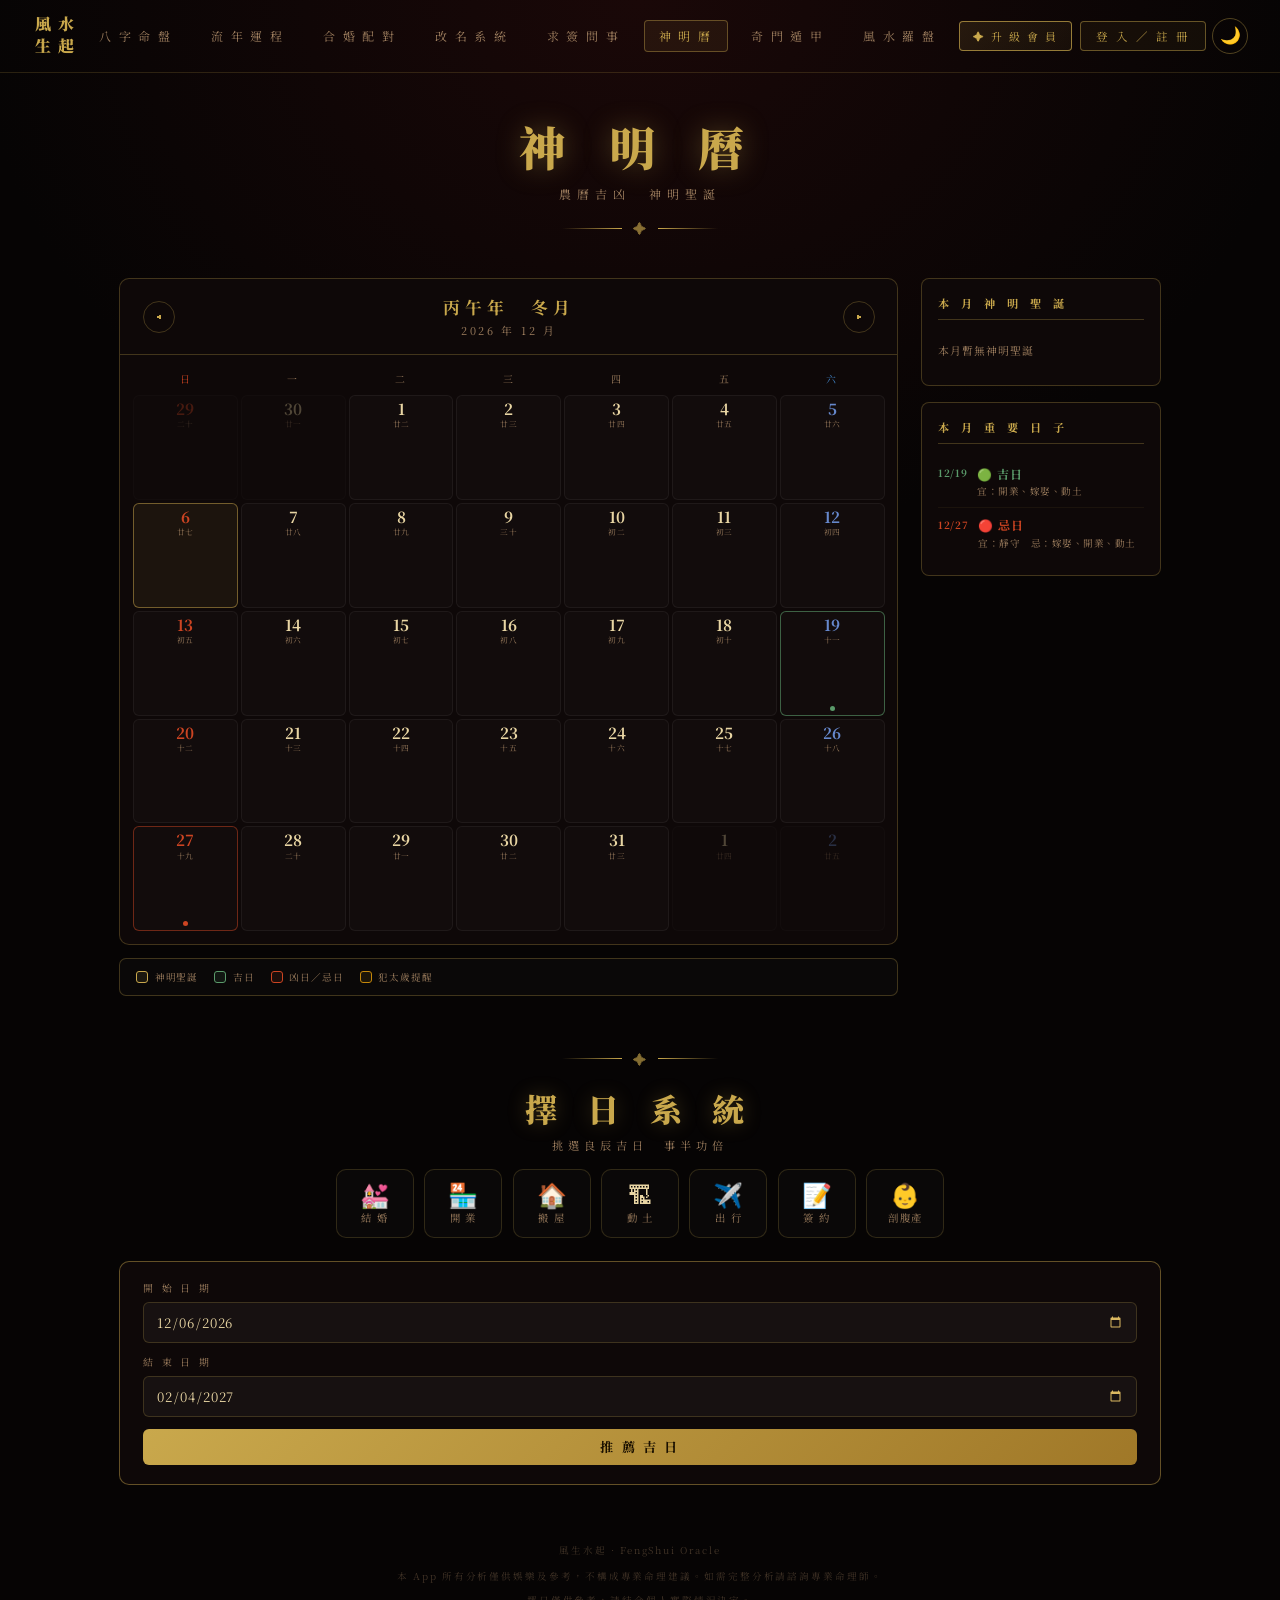
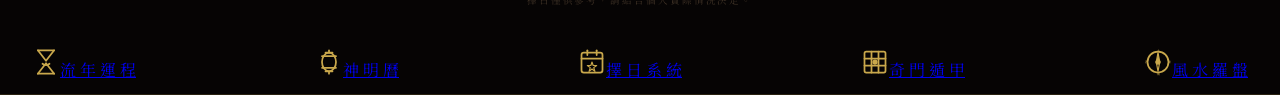
==== commit 35db5994: "fix: Accessibility第三輪 - light/dark mode顏色對比度修正達WCAG AA標準(5.25:1/5.44:1)，保留金色質感" ====
--- a/calendar.html
+++ b/calendar.html
@@ -30,7 +30,7 @@
       --gold: #c9a84c; --gold-light: #e8d080; --gold-dim: rgba(201,168,76,0.28);
       --red-dark: #6b1010; --red-mid: #9b2020;
       --bg: #060404; --bg-card: #0e0808; --bg-input: rgba(255,255,255,0.04);
-      --text: #e8d5a3; --text-dim: #907050;
+      --text: #e8d5a3; --text-dim: #a08060;  /* #a08060 on #0e0808 ≈ 5.44:1 (WCAG AA) */
       --wood: #5a9a6a; --fire: #cc4422; --earth: #C4870A; --metal: #A8A8A8; --water: #4488cc;
     }
     * { box-sizing: border-box; margin: 0; padding: 0; }
@@ -530,7 +530,7 @@
 
 <!-- Taisui banner (populated by JS) -->
 <div class="taisui-banner" id="taisuiBannerWrap" style="display:none">
-  <div class="taisui-banner-inner" onclick="openResolvePanel()">
+  <div class="taisui-banner-inner" onclick="openResolvePanel()" tabindex="0" role="button" aria-label="查看化解犯太歲的方法" onkeydown="if(event.key==='Enter'||event.key===' '){event.preventDefault();this.click()}">
     <div class="taisui-banner-left">
       <span class="taisui-banner-icon">⚠️</span>
       <div class="taisui-banner-text" id="taisuiBannerText"></div>
@@ -546,12 +546,12 @@
 
     <!-- Month navigation -->
     <div class="month-nav">
-      <button class="month-arrow" onclick="changeMonth(-1)">◂</button>
+      <button class="month-arrow" onclick="changeMonth(-1)" aria-label="上一個月">◂</button>
       <div class="month-title">
         <div class="month-lunar" id="monthLunar">—</div>
         <div class="month-solar" id="monthSolar">—</div>
       </div>
-      <button class="month-arrow" onclick="changeMonth(1)">▸</button>
+      <button class="month-arrow" onclick="changeMonth(1)" aria-label="下一個月">▸</button>
     </div>
 
     <!-- Weekday headers -->
@@ -604,7 +604,7 @@
 <!-- Resolve panel -->
 <div class="resolve-panel-backdrop" id="resolvePanel" style="display:none" onclick="closeResolvePanel(event)">
   <div class="resolve-panel">
-    <button class="rp-close" onclick="closeResolvePanel()">✕</button>
+    <button class="rp-close" onclick="closeResolvePanel()" aria-label="關閉">✕</button>
     <div class="rp-title">🧧 犯太歲化解方法</div>
     <div class="rp-sub" id="resolvePanelSub"></div>
     <div class="rp-method">
@@ -633,7 +633,7 @@
 <!-- Day detail panel -->
 <div class="day-panel-backdrop" id="dayPanel" style="display:none" onclick="closeDayPanel(event)">
   <div class="day-panel">
-    <button class="dp-close" onclick="closeDayPanel()">✕</button>
+    <button class="dp-close" onclick="closeDayPanel()" aria-label="關閉">✕</button>
     <div class="dp-date" id="dpDate"></div>
     <div class="dp-title" id="dpTitle"></div>
     <div id="dpContent"></div>
@@ -653,31 +653,31 @@
 
   <!-- Step 1: Choose event type -->
   <div class="event-cards" id="eventCards">
-    <div class="event-card" data-event="結婚" onclick="selectEvent(this)">
+    <div class="event-card" data-event="結婚" onclick="selectEvent(this)" tabindex="0" role="button" aria-label="選擇結婚事項" onkeydown="if(event.key==='Enter'||event.key===' '){event.preventDefault();this.click()}">
       <div class="event-card-icon">💒</div>
       <div class="event-card-label">結 婚</div>
     </div>
-    <div class="event-card" data-event="開業" onclick="selectEvent(this)">
+    <div class="event-card" data-event="開業" onclick="selectEvent(this)" tabindex="0" role="button" aria-label="選擇開業事項" onkeydown="if(event.key==='Enter'||event.key===' '){event.preventDefault();this.click()}">
       <div class="event-card-icon">🏪</div>
       <div class="event-card-label">開 業</div>
     </div>
-    <div class="event-card" data-event="搬屋" onclick="selectEvent(this)">
+    <div class="event-card" data-event="搬屋" onclick="selectEvent(this)" tabindex="0" role="button" aria-label="選擇搬屋事項" onkeydown="if(event.key==='Enter'||event.key===' '){event.preventDefault();this.click()}">
       <div class="event-card-icon">🏠</div>
       <div class="event-card-label">搬 屋</div>
     </div>
-    <div class="event-card" data-event="動土" onclick="selectEvent(this)">
+    <div class="event-card" data-event="動土" onclick="selectEvent(this)" tabindex="0" role="button" aria-label="選擇動土事項" onkeydown="if(event.key==='Enter'||event.key===' '){event.preventDefault();this.click()}">
       <div class="event-card-icon">🏗</div>
       <div class="event-card-label">動 土</div>
     </div>
-    <div class="event-card" data-event="出行" onclick="selectEvent(this)">
+    <div class="event-card" data-event="出行" onclick="selectEvent(this)" tabindex="0" role="button" aria-label="選擇出行事項" onkeydown="if(event.key==='Enter'||event.key===' '){event.preventDefault();this.click()}">
       <div class="event-card-icon">✈️</div>
       <div class="event-card-label">出 行</div>
     </div>
-    <div class="event-card" data-event="簽約" onclick="selectEvent(this)">
+    <div class="event-card" data-event="簽約" onclick="selectEvent(this)" tabindex="0" role="button" aria-label="選擇簽約事項" onkeydown="if(event.key==='Enter'||event.key===' '){event.preventDefault();this.click()}">
       <div class="event-card-icon">📝</div>
       <div class="event-card-label">簽 約</div>
     </div>
-    <div class="event-card" data-event="剖腹產" onclick="selectEvent(this)">
+    <div class="event-card" data-event="剖腹產" onclick="selectEvent(this)" tabindex="0" role="button" aria-label="選擇剖腹產事項" onkeydown="if(event.key==='Enter'||event.key===' '){event.preventDefault();this.click()}">
       <div class="event-card-icon">👶</div>
       <div class="event-card-label">剖腹產</div>
     </div>
@@ -687,11 +687,11 @@
   <div class="择日-form">
     <div class="择日-form-row">
       <div class="择日-field">
-        <label class="择日-label">開 始 日 期</label>
+        <label class="择日-label" for="zdStartDate">開 始 日 期</label>
         <input class="择日-input" type="date" id="zdStartDate">
       </div>
       <div class="择日-field">
-        <label class="择日-label">結 束 日 期</label>
+        <label class="择日-label" for="zdEndDate">結 束 日 期</label>
         <input class="择日-input" type="date" id="zdEndDate">
       </div>
       <button class="择日-btn" onclick="findAuspiciousDays()">推 薦 吉 日</button>
@@ -800,12 +800,12 @@
     offerings:['紅棗、花生、龍眼（取財運亨通）','燒豬或燒肉（整件）','香燭元寶','水果（橙、蘋果）','關帝茶'],
     steps:['著正式衣著前往廟宇，沐手更衣，點燃香燭及元寶','捧香三柱，稟報姓名、職業及事業祈求，對關帝誠心表忠義','獻上祭品，叩拜三次，可求取靈籤以獲進一步指引'] },
 
-  { name:'月老',     icon:'🔴', month:8,  day:15, domain:'婚姻·姻緣·感情', pray:'祈求姻緣、感情順利、婚姻美滿',
+  { name:'月老',     icon:'💞', month:8,  day:15, domain:'婚姻·姻緣·感情', pray:'祈求姻緣、感情順利、婚姻美滿',
     temples:['志蓮淨苑月老殿','黃大仙祠','元朗大樹下天后廟'],
     offerings:['紅線一束','花生糖（取生生不息）','鮮紅玫瑰','糯米糍（取甜蜜）','香燭'],
     steps:['誠心入廟，於月老神像前點燃香燭及紅燭一對','捧香三柱，說出姓名、生辰，誠心祈求姻緣或感情順遂','獻上紅線及花果，叩拜三次，將紅線繫於手腕或隨身攜帶'] },
 
-  { name:'財神爺',   icon:'🏮', month:3,  day:15, domain:'財富·投資·偏財', pray:'祈求財運、投資順利、生意興隆',
+  { name:'財神爺',   icon:'💰', month:3,  day:15, domain:'財富·投資·偏財', pray:'祈求財運、投資順利、生意興隆',
     temples:['車公廟','啬色園黃大仙祠財神殿','蓬瀛仙館','圓玄學院'],
     offerings:['元寶金紙','糖果蜜餞（取甜蜜財運）','水果（橙五個、蘋果五個）','香燭','發糕或年糕'],
     steps:['著整潔衣著，攜帶祭品前往廟宇，點燃香燭及元寶','捧香三柱，說出姓名、生意或投資願望，誠心祈求財運亨通','獻祭品叩拜三次，燒化元寶，可帶回廟宇開光的財神符'] },
@@ -815,7 +815,7 @@
     offerings:['鮮花（百合、菊花）','水果','香燭元寶','海鮮素菜（各地習俗不同）','茶水三杯'],
     steps:['前往天后廟，點燃香燭，恭敬肅立於天后神像前','捧香三柱，祈求出行平安、家人健康，特別提及即將出行計劃','獻上花果，叩拜三次，可向廟祝求取平安符隨身帶備'] },
 
-  { name:'黃大仙',   icon:'🦊', month:8,  day:23, domain:'求籤·指引·轉運', pray:'祈求指引迷津、逢凶化吉、轉運開運',
+  { name:'黃大仙',   icon:'🏮', month:8,  day:23, domain:'求籤·指引·轉運', pray:'祈求指引迷津、逢凶化吉、轉運開運',
     temples:['啬色園黃大仙祠（九龍）'],
     offerings:['生果（橙、蘋果、梨）','鮮花','香燭','素食','清水三杯'],
     steps:['於黃大仙祠大殿點燃香燭，誠心參拜，稟報姓名及所求','捧香三柱，搖動竹籤筒，求取靈籤一支','憑籤號向廟方解籤，獲取大仙指引，叩謝神恩'] },
@@ -974,6 +974,10 @@
 
     if (!otherMonth) {
       cell.onclick = () => openDayPanel(date, lunar, deities, special);
+      cell.setAttribute('tabindex', '0');
+      cell.setAttribute('role', 'button');
+      cell.setAttribute('aria-label', `${viewMonth + 1}月${date.getDate()}日，農曆${lunarLabel}`);
+      cell.addEventListener('keydown', e => { if (e.key === 'Enter' || e.key === ' ') { e.preventDefault(); cell.click(); } });
     }
     container.appendChild(cell);
   });
@@ -1352,10 +1356,10 @@
 
   const primaryTag = EVENT_PRIMARY_TAG[eventType];
 
-  // 若事項有必要標籤：忌中有則排除，宜中無則不適合
+  // 若事項有必要標籤：忌中有則排除；在yi則繼續計分；兩者都唔在則中性（base score由其他因素決定）
   if (primaryTag) {
     if (dayData.ji.includes(primaryTag)) return -999; // 明確忌此事 → 排除
-    if (!dayData.yi.includes(primaryTag)) return -1;  // 宜中無此事 → 不合適
+    // 宜中有 → 繼續計分；兩者都唔在 → 同樣繼續（中性，唔加唔減）
   }
 
   // 通過篩選，開始計分
@@ -1514,7 +1518,7 @@
 <!-- ── Auth Modal ──────────────────────────────── -->
 <div class="auth-overlay" id="authOverlay">
   <div class="auth-modal">
-    <button class="auth-close" onclick="closeAuthModal()">✕</button>
+    <button class="auth-close" onclick="closeAuthModal()" aria-label="關閉">✕</button>
     <div class="auth-modal-inner">
       <div class="auth-brand">風 生 水 起</div>
       <div class="auth-brand-sub">FengShui Oracle</div>
@@ -1572,7 +1576,7 @@
 
 <div class="auth-overlay" id="settingsOverlay">
   <div class="settings-modal">
-    <button class="auth-close" onclick="closeSettings()">✕</button>
+    <button class="auth-close" onclick="closeSettings()" aria-label="關閉">✕</button>
     <div id="settingsBody"></div>
   </div>
 </div>
@@ -1643,7 +1647,7 @@
       <div class="a2hs-desc">體驗如真實 App，隨時使用</div>
     </div>
     <button id="a2hsInstall" class="a2hs-btn-install">安裝</button>
-    <button id="a2hsClose" class="a2hs-btn-close">✕</button>
+    <button id="a2hsClose" class="a2hs-btn-close" aria-label="關閉">✕</button>
   </div>
   <div id="a2hsIosHint" style="display:none" class="a2hs-ios-hint">
     點擊下方 <span>□↑</span> 分享按鈕，再選「加入主畫面」
--- a/theme.css
+++ b/theme.css
@@ -56,8 +56,10 @@
   --text-dim   : #7a6040;
   --red-dark   : #8b1515;
   --red-mid    : #b52525;
-  /* 金色系保留 */
-  --gold      : #c9a84c;
+  /* 金色系：text 用深金確保對比度 ≥4.5:1；裝飾用 --gold-bright 保留原色 */
+  --gold      : #8a6420;   /* #8a6420 on #fffdf6 ≈ 5.25:1 (WCAG AA) */
+  --gold-bright: #c9a84c;  /* 裝飾保留，勿用於文字 */
+  --gold-text-light: #8a6420;
   --gold-light: #e8d080;
   --gold-dim  : rgba(201,168,76,0.30);
 }
@@ -154,34 +156,164 @@
   background : linear-gradient(to top, rgba(240,232,216,0.98) 70%, rgba(240,232,216,0.8)) !important;
 }
 
-/* ── Issue 5 & 6: compass.html 羅盤 + 飛星九宮格固定深色 ── */
+/* ── Issue 5 & 6: compass.html 羅盤 + 飛星九宮格 light mode ── */
+
+/* 羅盤卡片：改白底 */
 html.light-mode #compassCard {
-  background  : #1a1008 !important;
-  border-color : rgba(201,168,76,0.25) !important;
-}
+  background   : #ffffff !important;
+  border-color : rgba(138,100,32,0.3) !important;
+}
+/* 羅盤度數 / 方位文字 */
+html.light-mode .compass-degree {
+  color       : #8a6420 !important;
+  text-shadow : none !important;
+}
+html.light-mode .compass-facing,
+html.light-mode .compass-sitting {
+  color : #5a4020 !important;
+}
+html.light-mode .perm-btn {
+  background   : rgba(138,100,32,0.08) !important;
+  border-color : rgba(138,100,32,0.35) !important;
+  color        : #8a6420 !important;
+}
+
+/* 方位分析框 */
+html.light-mode .dir-analysis {
+  background   : rgba(138,100,32,0.05) !important;
+  border-color : rgba(138,100,32,0.25) !important;
+}
+html.light-mode .dir-desc  { color : #2a1205 !important; }
+html.light-mode .dir-tip   {
+  background : rgba(138,100,32,0.06) !important;
+  color      : #5a4020 !important;
+}
+html.light-mode .personal-dir {
+  background : rgba(155,32,32,0.08) !important;
+  color      : #8b1515 !important;
+}
+
+/* 飛星九宮格卡片 */
 html.light-mode #fsCard {
-  background  : #fdf8f0 !important;
-  border-color : rgba(201,168,76,0.35) !important;
+  background   : #fdf8f0 !important;
+  border-color : rgba(138,100,32,0.3) !important;
 }
 html.light-mode .fs-cell {
   background   : #ffffff !important;
-  border-color : #e8d5a3 !important;
-}
-html.light-mode .fs-dir {
+  border-color : rgba(138,100,32,0.25) !important;
+}
+html.light-mode .fs-cell:hover,
+html.light-mode .fs-cell.glow {
+  border-color : #8a6420 !important;
+  box-shadow   : 0 0 12px rgba(138,100,32,0.18) !important;
+}
+html.light-mode .fs-dir  { color : #8a6420 !important; }
+html.light-mode .fs-name { color : #2a1205 !important; }
+html.light-mode .fs-badge { color : #2a1205 !important; }
+html.light-mode #fsSubtitle { color : rgba(138,100,32,0.85) !important; }
+html.light-mode #fsYearSel  { background : #ffffff !important; color : #5a3a10 !important; border-color : rgba(138,100,32,0.5) !important; }
+
+/* 卡片標題金色加深 */
+html.light-mode .card-title {
   color : #8a6420 !important;
 }
-html.light-mode .fs-name {
-  color : #5a4020 !important;
-}
-html.light-mode .fs-badge {
-  color : #3a2010 !important;
-}
+
+/* 八宅命理分析格仔 */
+html.light-mode .bazhai-cell {
+  background   : #ffffff !important;
+  border-color : rgba(138,100,32,0.22) !important;
+}
+html.light-mode .bazhai-cell:hover {
+  border-color : #8a6420 !important;
+  box-shadow   : 0 0 10px rgba(138,100,32,0.18) !important;
+}
+html.light-mode .bazhai-cell.ji    { border-color : rgba(40,140,70,0.5) !important; }
+html.light-mode .bazhai-cell.xiong { border-color : rgba(180,50,50,0.45) !important; }
+html.light-mode .bazhai-cell-dir   { color : #8a6420 !important; }
+html.light-mode .bazhai-cell-star  { color : #5a4020 !important; }
+html.light-mode .bazhai-kua-badge {
+  background   : rgba(138,100,32,0.07) !important;
+  border-color : rgba(138,100,32,0.28) !important;
+}
+
+/* 彈出詳情面板 (flying stars detail panel) */
+html.light-mode .detail-panel {
+  background   : #ffffff !important;
+  border-color : rgba(138,100,32,0.35) !important;
+}
+html.light-mode .detail-text { color : #2a1205 !important; }
+html.light-mode .detail-tip  {
+  background : rgba(138,100,32,0.06) !important;
+  color      : #5a4020 !important;
+}
+html.light-mode .detail-dir-tag  { color : #7a6040 !important; }
+html.light-mode .detail-close    { color : #7a6040 !important; }
+
+/* 八宅彈出詳情面板 */
+html.light-mode .bazhai-detail-panel {
+  background   : #ffffff !important;
+  border-color : rgba(138,100,32,0.35) !important;
+}
+
+/* 登記優先體驗 Modal */
+html.light-mode .modal-box {
+  background   : #ffffff !important;
+  border-color : rgba(138,100,32,0.35) !important;
+}
+html.light-mode .modal-close { color : #7a6040 !important; }
+html.light-mode .modal-sub   { color : #7a6040 !important; }
+
+/* 預設問答 accordion */
+html.light-mode .preset-q {
+  border-color : rgba(138,100,32,0.22) !important;
+}
+html.light-mode .preset-q.open {
+  border-color : rgba(138,100,32,0.45) !important;
+}
+html.light-mode .preset-q-header {
+  background : rgba(138,100,32,0.04) !important;
+}
+html.light-mode .preset-q-header:hover {
+  background : rgba(138,100,32,0.08) !important;
+}
+html.light-mode .preset-q-text { color : #2a1205 !important; }
+html.light-mode .preset-q-inner {
+  border-top-color : rgba(138,100,32,0.12) !important;
+}
+html.light-mode .ans-text { color : #2a1205 !important; }
+html.light-mode .ans-box  {
+  background   : rgba(138,100,32,0.05) !important;
+  border-color : rgba(138,100,32,0.25) !important;
+}
+
+/* 所有 section 背景卡片通用 */
+html.light-mode .card {
+  background   : #ffffff !important;
+  border-color : rgba(138,100,32,0.25) !important;
+}
+
+/* Paywall / Coming Soon 區 */
+html.light-mode .paywall-section,
+html.light-mode .bazhai-paywall,
+html.light-mode .paid-consult-v2 {
+  background   : rgba(138,100,32,0.04) !important;
+  border-color : rgba(138,100,32,0.28) !important;
+}
+html.light-mode .paywall-lock   { color : #7a6040 !important; }
+html.light-mode .paywall-list   { color : #5a4020 !important; }
+html.light-mode .cs-feature-chip {
+  border-color : rgba(138,100,32,0.28) !important;
+  color        : #5a4020 !important;
+}
+html.light-mode .paid-tier-chip {
+  border-color : rgba(138,100,32,0.28) !important;
+  color        : #5a4020 !important;
+}
+
+/* 覆蓋 compassCard/fsCard card-title（避免被通用 card-title 覆蓋兩次） */
 html.light-mode #compassCard .card-title,
 html.light-mode #fsCard .card-title {
-  color : var(--gold) !important;
-}
-html.light-mode #compassCard .compass-facing {
-  color : rgba(144,112,80,0.85) !important;
+  color : #8a6420 !important;
 }
 
 /* ── Issue: index.html 另一半桃花高亮 light mode ── */
@@ -209,16 +341,27 @@
 }
 
 /* ── oracle.html 古卷軸底部棕色橫條 + 橋接條 light mode ── */
+/* 底部 roller 保持同 dark mode 完全一樣（唔覆蓋） */
+
+/* 卷軸 wrapper 底部漸變融入頁面背景，消除米黃長方形 */
+html.light-mode .scroll-outer {
+  background: linear-gradient(
+    to bottom,
+    #F8EECE 0%,
+    #f5efe2 85%
+  );
+}
+
+/* 橋接條：由棕色 roller 過渡到 AI section 暖米色背景 */
 html.light-mode .scroll-to-ai-bridge {
-  background : transparent !important;
-}
-/* 底部 roller（scroll-outer 最後一個 .scroll-roller）在 light mode 隱藏 */
-html.light-mode .scroll-outer .scroll-roller:last-child {
-  display : none !important;
-}
-/* 橋接區域以下確保同頁面背景一致 */
+  background : linear-gradient(to bottom,
+    rgba(61,30,6,0.55) 0%,
+    #fdf3e3 100%
+  ) !important;
+}
+/* AI footer 區域背景同 ai-section-wrap 一致，消除空白 */
 html.light-mode .scroll-dark-footer {
-  background : transparent;
+  background : #fdf3e3;
 }
 
 /* ── oracle.html AI深度解籤 light mode 文字顏色修正 ── */
@@ -263,3 +406,30 @@
   box-shadow   : 0 0 22px rgba(201,168,76,0.35) !important;
   border-color : rgba(201,168,76,0.75) !important;
 }
+
+/* ── index.html 五行相生相剋圖圓圈 light mode ── */
+html.light-mode #ss-wood-circle  { fill: #e6f5ea !important; }
+html.light-mode #ss-fire-circle  { fill: #fce8e6 !important; }
+html.light-mode #ss-earth-circle { fill: #fef9e0 !important; }
+html.light-mode #ss-water-circle { fill: #e3eef8 !important; }
+html.light-mode #ss-metal-circle { fill: #f5ede0 !important; }
+
+/* ── qimen.html 表單 light mode ── */
+html.light-mode .form-group input,
+html.light-mode .form-group select {
+  background   : #ffffff !important;
+  color        : #2a1205 !important;
+  border-color : rgba(138,100,32,0.35) !important;
+}
+html.light-mode .form-group select option {
+  background : #ffffff;
+  color      : #2a1205;
+}
+
+/* ── 奇門遁甲九宮格 light mode ── */
+html.light-mode #palaceSvg rect:first-child {
+  fill : #ffffff !important;
+}
+html.light-mode #palaceSvg text {
+  fill : #2a1205 !important;
+}
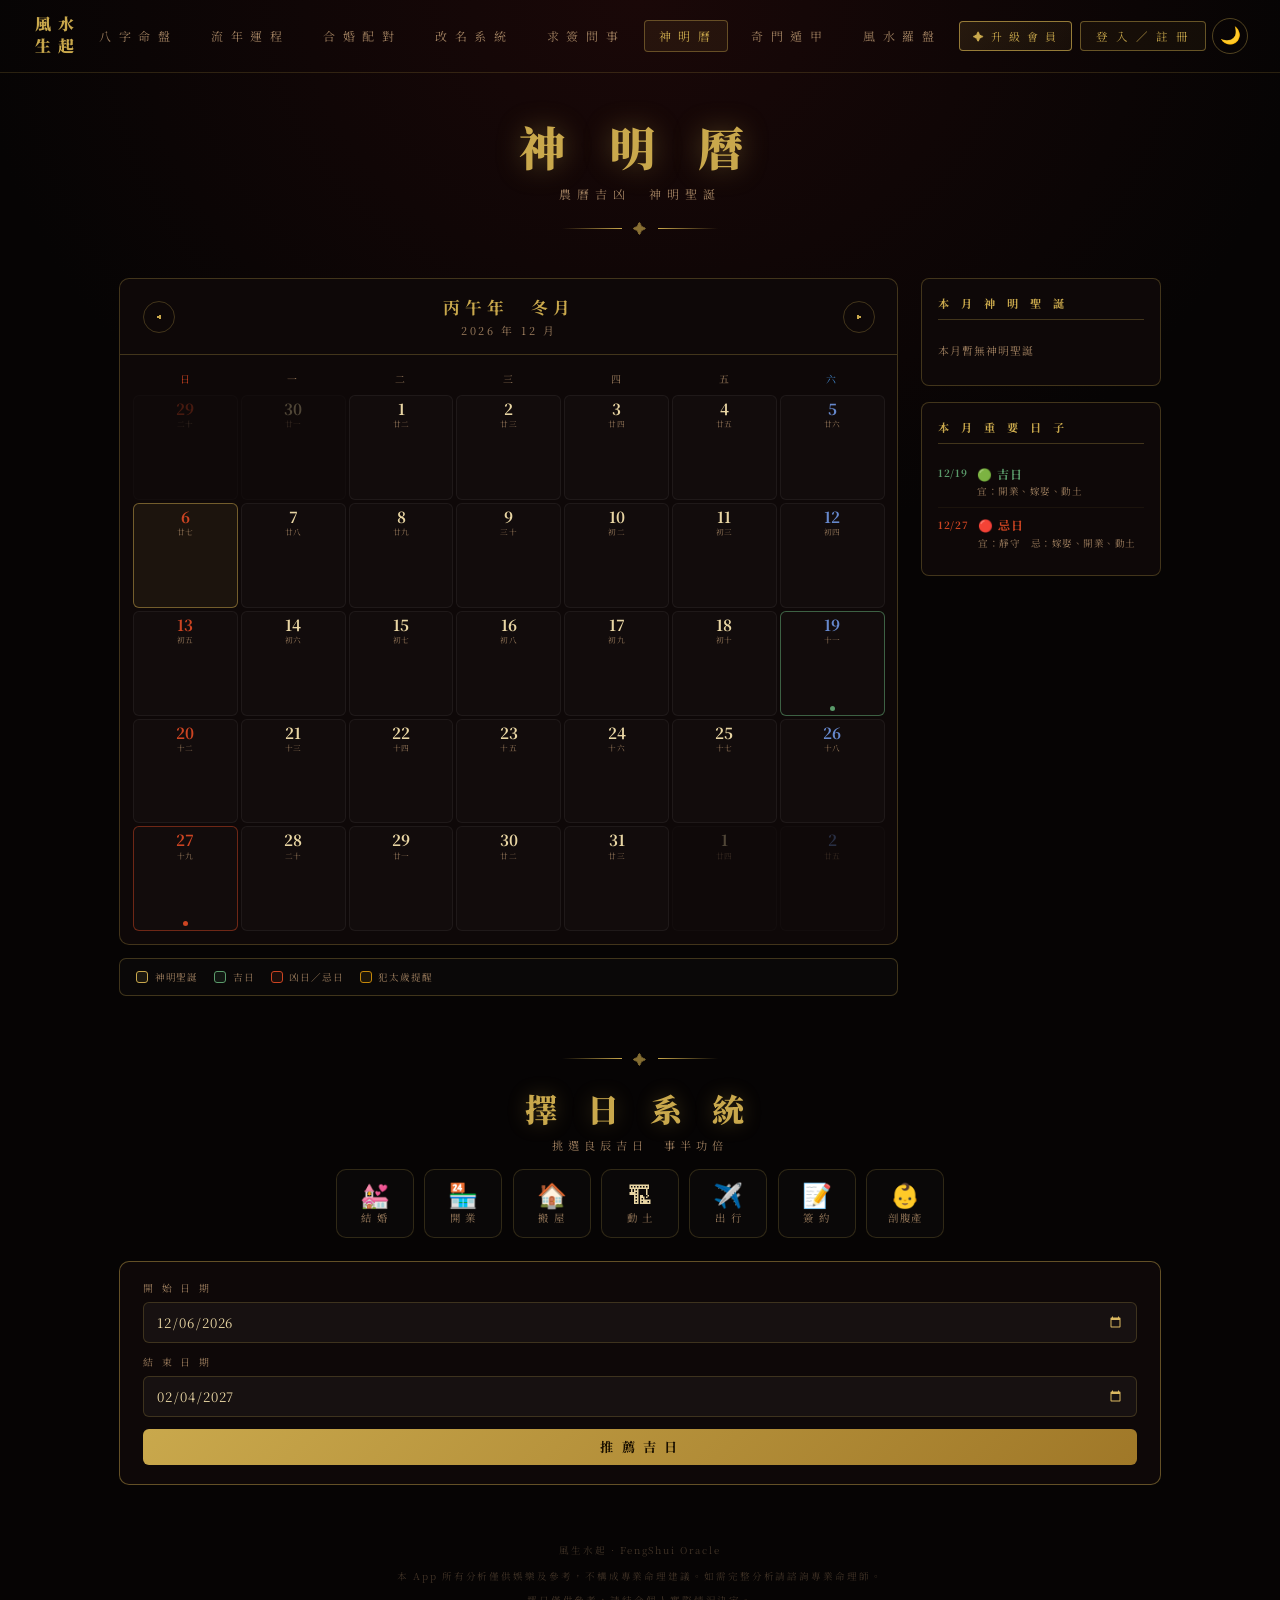
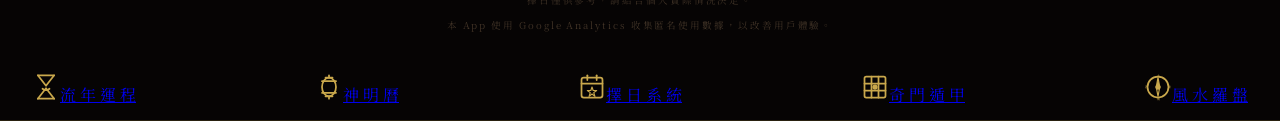
==== commit b9ee2ace: "feat: 加入Google Analytics 4(G-C92926GR2M)，追蹤命盤計算/求簽/付費按鈕等關鍵用戶行為 - 5個HTML頁面 <head> 加入 GA4 gtag.js (G-C" ====
--- a/calendar.html
+++ b/calendar.html
@@ -1,6 +1,14 @@
 <!DOCTYPE html>
 <html lang="zh-TW">
 <head>
+  <!-- Google tag (gtag.js) -->
+  <script async src="https://www.googletagmanager.com/gtag/js?id=G-C92926GR2M"></script>
+  <script>
+    window.dataLayer = window.dataLayer || [];
+    function gtag(){dataLayer.push(arguments);}
+    gtag('js', new Date());
+    gtag('config', 'G-C92926GR2M');
+  </script>
   <meta charset="UTF-8">
   <meta name="viewport" content="width=device-width, initial-scale=1.0">
   <!-- PWA Manifest -->
@@ -710,6 +718,7 @@
   <p>風生水起 · FengShui Oracle</p>
   <p style="margin-top:0.4rem">本 App 所有分析僅供娛樂及參考，不構成專業命理建議。如需完整分析請諮詢專業命理師。</p>
   <p style="margin-top:0.3rem">擇日僅供參考，請結合個人實際情況決定。</p>
+  <p style="margin-top:0.4rem">本 App 使用 Google Analytics 收集匿名使用數據，以改善用戶體驗。</p>
 </footer>
 
 <script>
@@ -1486,12 +1495,12 @@
           <button class="unlock-btn" onclick="zdUnlock()" style="font-size:0.72rem;padding:0.5rem;">立 即 購 買</button>
         </div>
         <div style="border:1px solid rgba(201,168,76,0.55);border-radius:7px;padding:0.75rem 0.7rem;text-align:center;background:rgba(201,168,76,0.04);">
-          <div style="font-size:0.6rem;color:#e8d080;letter-spacing:0.18em;margin-bottom:0.25rem;">月費會員 ⭐推薦</div>
+          <div class="promo-tag" style="font-size:0.6rem;color:#e8d080;letter-spacing:0.18em;margin-bottom:0.25rem;">月費會員 ⭐推薦</div>
           <div style="font-size:1rem;font-weight:900;color:#e8d080;margin-bottom:0.35rem;">HKD$48<span style="font-size:0.62rem;font-weight:400;">/月</span></div>
           <ul style="list-style:none;font-size:0.58rem;color:rgba(144,112,80,0.85);letter-spacing:0.04em;line-height:1.85;margin-bottom:0.55rem;text-align:left;">
             <li>✦ 每月1份報告</li><li>✦ 10條問答/月</li><li>✦ 無限求簽</li><li>✦ 報告歷史保存</li>
           </ul>
-          <button class="unlock-btn" onclick="if(typeof openSubscribeModal=\'function\')openSubscribeModal(\'monthly\')" style="font-size:0.72rem;padding:0.5rem;background:linear-gradient(135deg,#6b1010,#9b2020);color:#e8d080;border:1px solid rgba(232,208,128,0.45);">立 即 訂 閱</button>
+          <button class="unlock-btn" onclick="if(typeof openSubscribeModal=\'function\')openSubscribeModal(\'monthly\')" style="font-size:0.72rem;padding:0.5rem;background:linear-gradient(135deg,#6b1010,#9b2020);color:#d4af5a;border:1px solid rgba(232,208,128,0.45);">立 即 訂 閱</button>
         </div>
       </div>
     </div>
--- a/theme.css
+++ b/theme.css
@@ -414,6 +414,189 @@
 html.light-mode #ss-water-circle { fill: #e3eef8 !important; }
 html.light-mode #ss-metal-circle { fill: #f5ede0 !important; }
 
+/* ── Issue 1: 紅色按鈕 (btn-primary / auth-submit / subs-subscribe-btn) 文字改白 ── */
+/* 紅底按鈕統一用 #d4af5a（深金），light/dark 兩模式通用 */
+html.light-mode .btn-primary,
+html.light-mode .auth-submit,
+html.light-mode .subs-subscribe-btn {
+  color : #d4af5a !important;
+}
+html.light-mode .btn-primary:hover,
+html.light-mode .auth-submit:hover {
+  color : #e8c870 !important;
+}
+html.light-mode .subs-subscribe-btn:hover {
+  color : #e8c870 !important;
+  border-color : rgba(245,230,200,0.7) !important;
+}
+
+/* ── 推薦標籤：base dark mode 用 CSS var gold；light mode 加深 ── */
+.promo-tag {
+  color        : var(--gold);
+  font-weight  : 700;
+  white-space  : nowrap;
+}
+html.light-mode .promo-tag {
+  color : #8a6420 !important;
+}
+
+/* ── Issue 3: compass.html 九宮格提示句 light mode 加深 ── */
+html.light-mode .grid-hint {
+  color : #5a3a10 !important;
+}
+
+/* ── Issue 2: 登入/註冊 modal 改淺色背景 ── */
+html.light-mode .auth-modal {
+  background : #fffdf6 !important;
+  border-color : rgba(138,100,32,0.4) !important;
+  box-shadow : 0 0 60px rgba(0,0,0,0.25), 0 0 0 1px rgba(138,100,32,0.08) inset !important;
+}
+html.light-mode .settings-modal {
+  background : #fffdf6 !important;
+  border-color : rgba(138,100,32,0.4) !important;
+  box-shadow : 0 0 60px rgba(0,0,0,0.25) !important;
+}
+html.light-mode .subs-modal {
+  background : linear-gradient(160deg, #fffdf6 0%, #fdf5e6 100%) !important;
+  border-color : rgba(138,100,32,0.4) !important;
+}
+html.light-mode .nav-dropdown {
+  background : #fffdf6 !important;
+  border-color : rgba(138,100,32,0.3) !important;
+  box-shadow : 0 8px 32px rgba(0,0,0,0.18) !important;
+}
+html.light-mode .nav-dd-badge.free {
+  background : rgba(0,0,0,0.04) !important;
+  border-color : rgba(0,0,0,0.12) !important;
+}
+html.light-mode .auth-input {
+  background : rgba(0,0,0,0.04) !important;
+  border-color : rgba(138,100,32,0.25) !important;
+}
+html.light-mode .auth-google {
+  background : rgba(0,0,0,0.04) !important;
+  border-color : rgba(0,0,0,0.15) !important;
+}
+html.light-mode .auth-modal::before,
+html.light-mode .auth-modal::after,
+html.light-mode .subs-modal::before,
+html.light-mode .subs-modal::after {
+  border-color : rgba(138,100,32,0.4) !important;
+}
+html.light-mode .auth-tabs,
+html.light-mode .subs-tabs {
+  border-bottom-color : rgba(138,100,32,0.2) !important;
+}
+html.light-mode .auth-or::before,
+html.light-mode .auth-or::after {
+  background : rgba(138,100,32,0.18) !important;
+}
+html.light-mode .nav-dropdown-header {
+  border-bottom-color : rgba(138,100,32,0.15) !important;
+}
+html.light-mode .nav-dd-sep {
+  background : rgba(138,100,32,0.12) !important;
+}
+html.light-mode .subs-plan-box {
+  background : linear-gradient(135deg, rgba(201,168,76,0.1), rgba(201,168,76,0.04)) !important;
+  border-color : rgba(138,100,32,0.4) !important;
+}
+html.light-mode .subs-report-item {
+  background : rgba(0,0,0,0.02) !important;
+  border-color : rgba(138,100,32,0.18) !important;
+}
+html.light-mode .subs-report-item:hover {
+  background : rgba(138,100,32,0.05) !important;
+  border-color : rgba(138,100,32,0.38) !important;
+}
+html.light-mode .subs-report-item.selected {
+  background : rgba(138,100,32,0.08) !important;
+}
+html.light-mode .subs-section {
+  background : rgba(138,100,32,0.05) !important;
+  border-color : rgba(138,100,32,0.2) !important;
+}
+html.light-mode .settings-toggle {
+  background : rgba(0,0,0,0.12) !important;
+}
+
+/* ── Issue 3: 推播通知狀態文字（白底上綠色加深）── */
+html.light-mode .da-notif-status {
+  color : #1a6b25 !important;
+}
+
+/* ── Issue 4: Paywall/升級卡片 light mode — 淺金底+深褐字 ── */
+html.light-mode .rn-paid-section,
+html.light-mode .match-paid-section,
+html.light-mode .ln-paid-section {
+  background : #f5e6c8 !important;
+  border-color : rgba(90,58,16,0.3) !important;
+}
+html.light-mode .rn-paid-title,
+html.light-mode .match-paid-title,
+html.light-mode .ln-paid-title {
+  color : #5a3a10 !important;
+}
+html.light-mode .rn-paid-preview,
+html.light-mode .match-paid-preview {
+  color : rgba(90,58,16,0.4) !important;
+}
+html.light-mode .ln-preview-card {
+  background : rgba(0,0,0,0.04) !important;
+  border-color : rgba(90,58,16,0.2) !important;
+}
+html.light-mode .rn-unlock-btn,
+html.light-mode .match-unlock-btn,
+html.light-mode .da-upgrade-btn {
+  background : linear-gradient(135deg, #8a6420, #5a3a10 50%, #8a6420) !important;
+  border-color : rgba(90,58,16,0.55) !important;
+  color : #ffffff !important;
+}
+html.light-mode .rn-unlock-btn:hover,
+html.light-mode .match-unlock-btn:hover,
+html.light-mode .da-upgrade-btn:hover {
+  border-color : rgba(201,168,76,0.7) !important;
+  box-shadow : 0 0 14px rgba(138,100,32,0.25) !important;
+}
+/* 深度命格解析 overlay */
+html.light-mode .ss-paid-overlay {
+  background : rgba(245,230,200,0.9) !important;
+}
+html.light-mode .ss-paid-overlay-title {
+  color : #5a3a10 !important;
+}
+html.light-mode .ss-paid-overlay-sub {
+  color : #7a5020 !important;
+}
+html.light-mode .ss-paid-btn {
+  color : #ffffff !important;
+}
+/* da-report-upsell (每月AI報告 upsell block) */
+html.light-mode .da-report-upsell {
+  background : #f5e6c8 !important;
+  border-color : rgba(90,58,16,0.25) !important;
+}
+html.light-mode .da-upsell-text {
+  color : #5a3a10 !important;
+}
+html.light-mode .da-upsell-chip {
+  color : #7a5020 !important;
+  border-color : rgba(90,58,16,0.22) !important;
+  background : rgba(90,58,16,0.05) !important;
+}
+/* 流年 ln-paid-section 副標題 */
+html.light-mode .ln-paid-sub {
+  color : #7a5020 !important;
+}
+
+/* ── Issue 5: compass.html 吉/凶標籤文字加深 ── */
+html.light-mode .bazhai-cell-label.ji   { color : #1a6b1a !important; }
+html.light-mode .bazhai-cell-label.xiong { color : #a81212 !important; }
+/* 選擇年份 label */
+html.light-mode .fs-year-label {
+  color : #8a6420 !important;
+}
+
 /* ── qimen.html 表單 light mode ── */
 html.light-mode .form-group input,
 html.light-mode .form-group select {
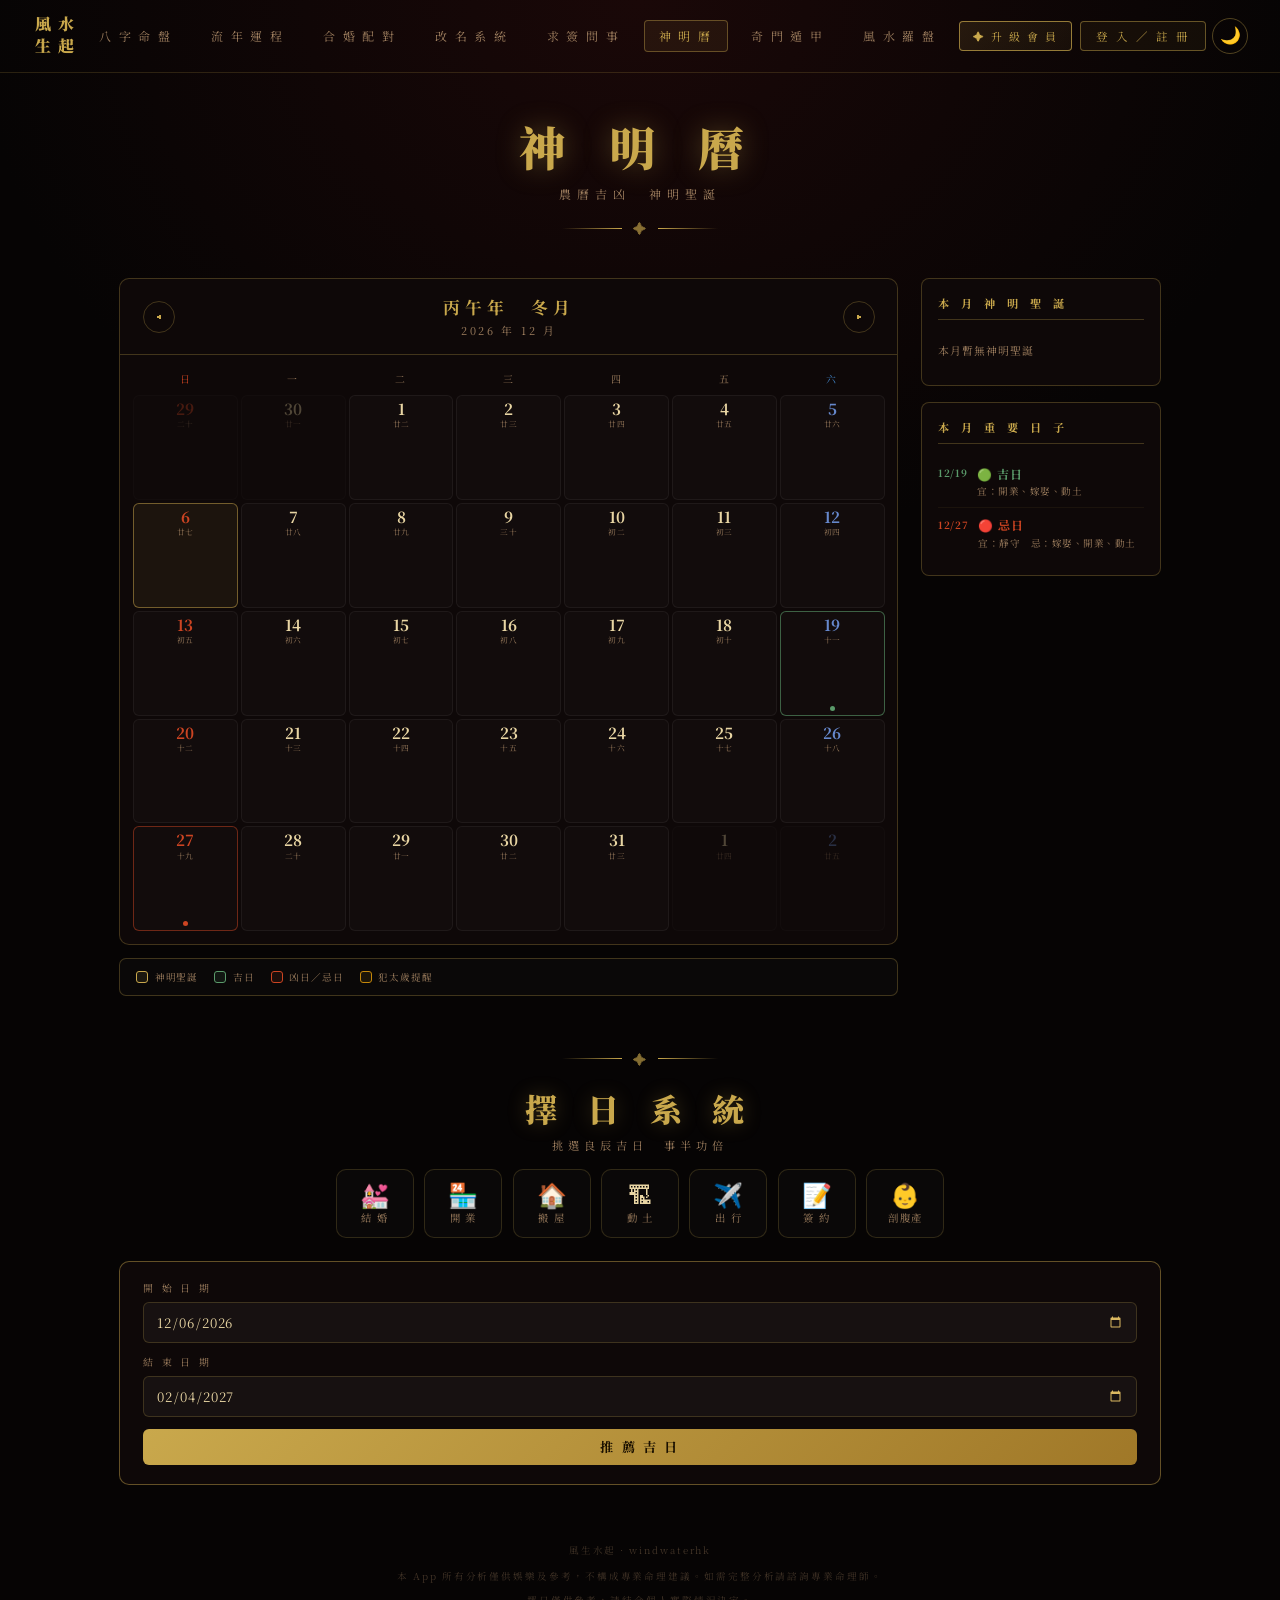
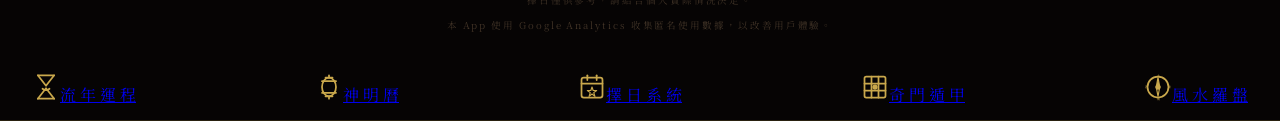
==== commit b3fab405: "feat: 加入SEO meta description同keywords" ====
--- a/calendar.html
+++ b/calendar.html
@@ -10,7 +10,10 @@
     gtag('config', 'G-C92926GR2M');
   </script>
   <meta charset="UTF-8">
+  <meta name="google-site-verification" content="ROj7h-SddkefuqcLS0IDsVRRmQ972elp0FBMfj1N0pc">
   <meta name="viewport" content="width=device-width, initial-scale=1.0">
+  <meta name="description" content="風生水起神明曆 — 農曆日曆、12位神明聖誕、建除十二神吉凶日、擇日系統">
+  <meta name="keywords" content="風水,八字,命理,求簽,合婚,奇門遁甲,香港,免費,windwater,風生水起">
   <!-- PWA Manifest -->
   <link rel="manifest" href="/manifest.json">
   <!-- PWA Meta Tags -->
@@ -26,7 +29,7 @@
   <meta http-equiv="Pragma" content="no-cache">
   <meta http-equiv="Expires" content="0">
   <title>風生水起 · 神明曆</title>
-  <meta property="og:title" content="風生水起 · FengShui Oracle">
+  <meta property="og:title" content="風生水起 · windwaterhk">
   <meta property="og:description" content="最易用嘅中式命理 App，八字命盤、求簽問事、合婚配對、神明曆">
   <meta property="og:url" content="https://fengshuioracle.vercel.app">
   <link href="https://fonts.googleapis.com/css2?family=Noto+Serif+TC:wght@400;500;700;900&display=swap" rel="stylesheet">
@@ -715,7 +718,7 @@
 </section>
 
 <footer>
-  <p>風生水起 · FengShui Oracle</p>
+  <p>風生水起 · windwaterhk</p>
   <p style="margin-top:0.4rem">本 App 所有分析僅供娛樂及參考，不構成專業命理建議。如需完整分析請諮詢專業命理師。</p>
   <p style="margin-top:0.3rem">擇日僅供參考，請結合個人實際情況決定。</p>
   <p style="margin-top:0.4rem">本 App 使用 Google Analytics 收集匿名使用數據，以改善用戶體驗。</p>
@@ -1530,7 +1533,7 @@
     <button class="auth-close" onclick="closeAuthModal()" aria-label="關閉">✕</button>
     <div class="auth-modal-inner">
       <div class="auth-brand">風 生 水 起</div>
-      <div class="auth-brand-sub">FengShui Oracle</div>
+      <div class="auth-brand-sub">windwaterhk</div>
       <div class="auth-tabs">
         <button class="auth-tab active" data-tab="login"    onclick="switchAuthTab('login')">登 入</button>
         <button class="auth-tab"        data-tab="register" onclick="switchAuthTab('register')">註 冊</button>
